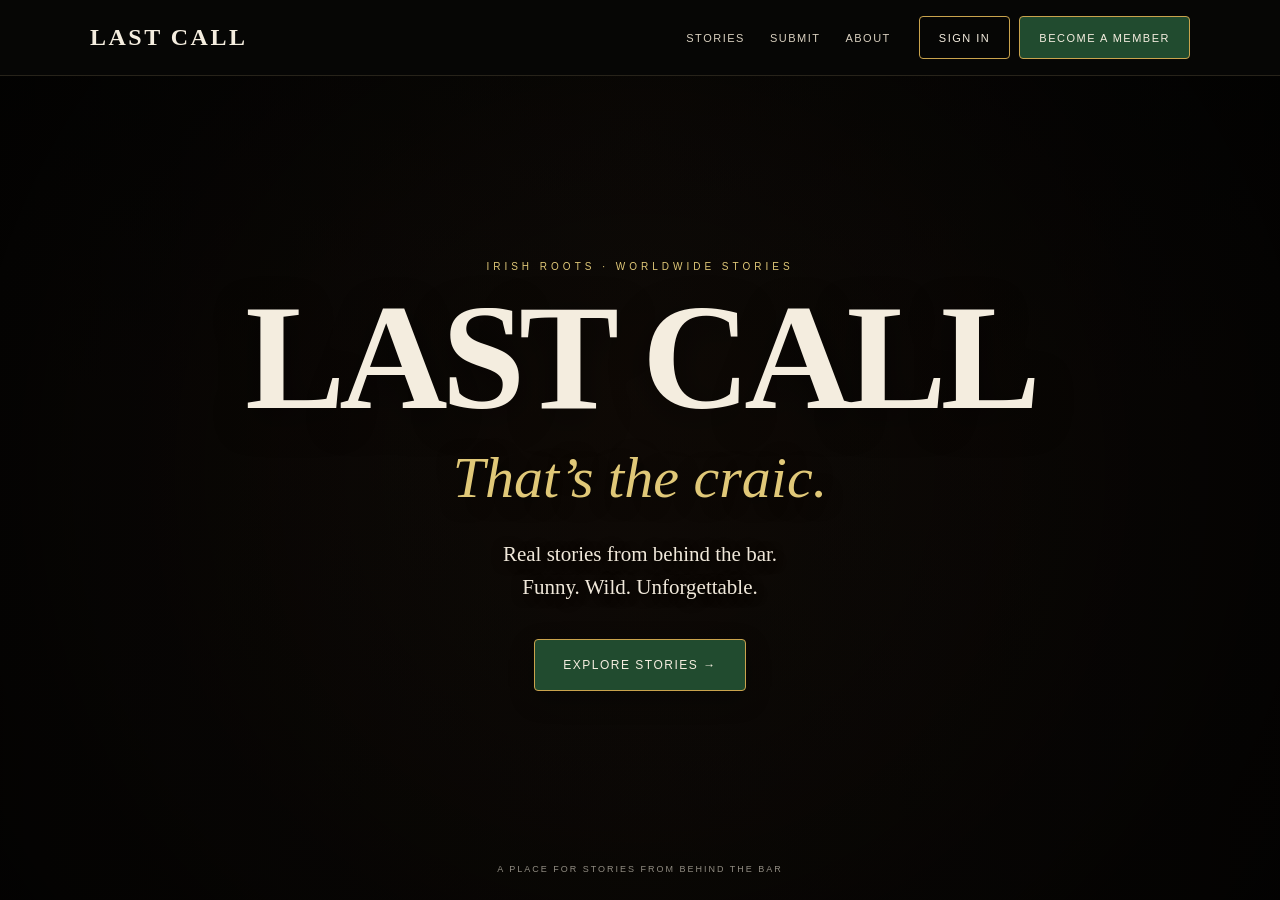
==== index.html @ 46f62093 "Correct LAST CALL landing design to agreed pub atmosphere" ====
<!doctype html>
<html lang="en">
<head>
<meta charset="utf-8">
<meta name="viewport" content="width=device-width,initial-scale=1,viewport-fit=cover">
<title>LAST CALL — Stories From Behind the Bar</title>
<meta name="description" content="LAST CALL — real stories from behind the bar. Funny, wild and unforgettable stories from bartenders and hospitality workers around the world.">
<style>
:root{--black:#070706;--ink:#0c0b09;--cream:#f4eddf;--gold:#c9a34d;--gold2:#e0c878;--green:#214b2f;--green2:#2d6340;--muted:#b7ad9d;--line:rgba(224,200,150,.18)}
*{box-sizing:border-box}html{scroll-behavior:smooth}body{margin:0;background:var(--black);color:var(--cream);font-family:Georgia,'Times New Roman',serif}a{color:inherit;text-decoration:none}button{font:inherit}.wrap{width:min(1160px,100%);margin:auto;padding:0 30px}.page{min-height:100vh}.hidden{display:none!important}
nav{height:76px;background:rgba(7,7,6,.94);border-bottom:1px solid rgba(224,200,150,.15);display:flex;align-items:center;position:sticky;top:0;z-index:50;backdrop-filter:blur(10px)}.nav{display:flex;align-items:center;gap:28px}.brand{font-size:24px;font-weight:700;letter-spacing:2.5px;white-space:nowrap}.navlinks{display:flex;gap:25px;margin-left:auto;font:11px Arial,sans-serif;text-transform:uppercase;letter-spacing:1.5px;color:#d9d0c0}.navlinks a:hover{color:var(--gold2)}.navactions{display:flex;gap:9px;align-items:center}.btn{display:inline-flex;align-items:center;justify-content:center;min-height:43px;padding:12px 19px;border:1px solid var(--gold);border-radius:4px;background:transparent;color:var(--cream);font:11px Arial,sans-serif;text-transform:uppercase;letter-spacing:1.5px;cursor:pointer;transition:.2s}.btn:hover{background:rgba(201,163,77,.12)}.btn.primary{background:var(--green)}.btn.primary:hover{background:var(--green2)}
/* LANDING */
.landing{position:relative;min-height:calc(100vh - 76px);display:flex;align-items:center;justify-content:center;overflow:hidden;text-align:center;background:#130d08}.landing-bg{position:absolute;inset:0;background-image:linear-gradient(180deg,rgba(4,4,3,.62),rgba(9,6,4,.48) 38%,rgba(8,6,4,.78)),linear-gradient(90deg,rgba(0,0,0,.58),rgba(35,17,7,.08) 50%,rgba(0,0,0,.62)),url('https://images.unsplash.com/photo-1642191572834-256807f846b7?auto=format&fit=crop&fm=jpg&q=82&w=2200');background-size:cover;background-position:center}.landing-bg:after{content:"";position:absolute;inset:0;background:radial-gradient(circle at 50% 48%,transparent 0,rgba(0,0,0,.08) 42%,rgba(0,0,0,.62) 100%)}.landing-inner{position:relative;z-index:2;width:min(880px,100%);padding:76px 22px 100px}.eyebrow{font:10px Arial,sans-serif;letter-spacing:4px;text-transform:uppercase;color:var(--gold2);margin-bottom:27px}.landing-logo{font-size:clamp(74px,13vw,150px);line-height:.78;letter-spacing:-6px;margin:0;font-weight:700;text-shadow:0 8px 35px rgba(0,0,0,.55)}.script{font-size:clamp(34px,5.4vw,58px);font-style:italic;color:var(--gold2);margin:28px 0 27px;text-shadow:0 3px 20px rgba(0,0,0,.55)}.landing-copy{font-size:clamp(17px,2vw,21px);line-height:1.55;color:#f0e8da;margin:0 auto 36px;max-width:680px;text-shadow:0 2px 12px rgba(0,0,0,.8)}.landing .btn{min-height:52px;padding:15px 28px;font-size:12px;box-shadow:0 8px 25px rgba(0,0,0,.3)}.pint-note{position:absolute;bottom:26px;left:50%;transform:translateX(-50%);z-index:2;font:9px Arial,sans-serif;letter-spacing:2px;text-transform:uppercase;color:rgba(244,237,223,.58)}
/* STORIES PAGE */
.full{background:var(--black)}.hero2{position:relative;min-height:560px;display:grid;place-items:center;text-align:center;overflow:hidden;background:linear-gradient(180deg,rgba(8,6,4,.5),#080706),url('https://images.unsplash.com/photo-1642191572834-256807f846b7?auto=format&fit=crop&fm=jpg&q=70&w=2200');background-size:cover;background-position:center 56%}.hero2:after{content:"";position:absolute;inset:0;background:radial-gradient(circle at 50% 45%,rgba(89,49,21,.2),transparent 45%),linear-gradient(180deg,rgba(0,0,0,.25),rgba(0,0,0,.8))}.hero2>div{position:relative;z-index:2;padding:70px 20px}.hero2 .eyebrow{margin-bottom:25px}.hero2 h1{font-size:clamp(70px,12vw,145px);line-height:.78;letter-spacing:-6px;margin:0}.hero2 .script{margin:25px 0}.hero2 p{font-size:18px;line-height:1.6;color:#e0d7c9;margin:0 auto 31px;max-width:720px}
.section{padding:56px 0}.section-head{display:flex;align-items:end;justify-content:space-between;gap:20px;margin-bottom:18px}.section-title{font-size:30px;margin:0}.section-sub{font:11px Arial,sans-serif;color:#968d7e;text-transform:uppercase;letter-spacing:1.4px}.line{height:1px;background:linear-gradient(90deg,var(--gold),rgba(201,163,77,0));margin-bottom:22px}.night{display:grid;grid-template-columns:1.08fr .92fr;border:1px solid var(--line);background:#0d0b09;min-height:330px}.night-photo{position:relative;min-height:330px;background:linear-gradient(180deg,rgba(0,0,0,.05),rgba(0,0,0,.38)),url('https://images.unsplash.com/photo-1642191572834-256807f846b7?auto=format&fit=crop&fm=jpg&q=75&w=1300');background-size:cover;background-position:center}.night-photo:after{content:"🍺";position:absolute;right:10%;bottom:8%;font-size:64px;filter:drop-shadow(0 12px 18px #000)}.copy{padding:38px}.badge{font:10px Arial,sans-serif;letter-spacing:2px;text-transform:uppercase;color:var(--gold2)}.copy h2{font-size:32px;line-height:1.12;margin:18px 0}.copy p{color:var(--muted);line-height:1.65;font-size:15px}.meta{font:11px Arial,sans-serif;color:#968d7e;margin-top:24px}.sample{display:inline-block;margin-top:15px;padding:5px 8px;border:1px solid rgba(201,163,77,.4);font:9px Arial,sans-serif;letter-spacing:1.5px;text-transform:uppercase;color:var(--gold2)}
.three{display:grid;grid-template-columns:repeat(3,1fr);gap:14px;margin-top:14px}.card{border:1px solid var(--line);background:#0b0a08;padding:20px 21px}.card h3{font-size:19px;margin:0 0 8px}.item{border-top:1px solid rgba(224,200,150,.12);padding:13px 0}.item:first-of-type{border-top:0}.item strong{display:block;font-size:14px;line-height:1.35}.item span{display:block;margin-top:5px;font:10px Arial,sans-serif;color:#8e8576}
.cats{display:grid;grid-template-columns:repeat(4,1fr);gap:12px}.cat{border:1px solid var(--line);background:#0b0a08;padding:28px 18px;text-align:center;transition:.2s}.cat:hover{transform:translateY(-2px);border-color:var(--gold)}.cat .mark{font-size:17px;color:var(--gold2);margin-bottom:14px}.cat h3{font-size:19px;margin:0 0 8px}.cat p{font:11px Arial,sans-serif;color:var(--muted);line-height:1.5;margin:0}
.world{display:grid;grid-template-columns:repeat(5,1fr);gap:10px}.place{height:116px;border:1px solid var(--line);display:flex;align-items:flex-end;padding:13px;font:10px Arial,sans-serif;letter-spacing:1.7px;background:linear-gradient(155deg,#382718,#12100c)}.place:hover{border-color:var(--gold)}.cta{border-top:1px solid var(--line);border-bottom:1px solid var(--line);padding:48px 0;display:grid;grid-template-columns:1.15fr .85fr;gap:50px}.cta h2{font-size:34px;font-style:italic;color:var(--gold2);margin:0 0 10px}.muted{font:13px Arial,sans-serif;color:var(--muted);line-height:1.65}.free{border-left:1px solid var(--line);padding-left:35px}.free strong{color:var(--cream)}.footer{padding:30px 30px 50px;font:10px Arial,sans-serif;color:#777064;display:flex;justify-content:space-between;gap:20px;text-transform:uppercase;letter-spacing:1px}
@media(max-width:800px){.wrap{padding:0 20px}.nav{padding:0 20px}.navlinks{display:none}.navactions{margin-left:auto}.navactions .btn:first-child{display:none}.navactions .btn.primary{min-height:39px;padding:10px 13px;font-size:10px}.brand{font-size:21px}.landing{min-height:calc(100vh - 70px)}.landing-inner{padding:65px 18px 90px}.landing-logo{font-size:74px;letter-spacing:-4px}.landing .script{font-size:37px}.landing-copy{font-size:17px}.landing-bg{background-position:58% center}.hero2{min-height:500px}.hero2 h1{font-size:72px}.hero2 .script{font-size:37px}.hero2 p{font-size:16px}.night{grid-template-columns:1fr}.night-photo{min-height:250px}.three{grid-template-columns:1fr}.cats{grid-template-columns:1fr 1fr}.world{grid-template-columns:repeat(2,1fr)}.cta{grid-template-columns:1fr;gap:20px}.free{border-left:0;border-top:1px solid var(--line);padding:25px 0 0}.footer{padding-left:20px;padding-right:20px;flex-direction:column}}
@media(max-width:520px){.landing-bg{background-position:60% center}.landing-logo{font-size:69px}.landing-inner{padding-top:70px}.eyebrow{font-size:9px;letter-spacing:3px}.landing .script{margin-top:24px}.pint-note{bottom:14px}.section{padding:42px 0}.section-title{font-size:27px}.section-head{display:block}.section-sub{display:block;margin-top:7px}.copy{padding:27px 23px}.copy h2{font-size:28px}.cats{grid-template-columns:1fr}.world{grid-template-columns:1fr 1fr}.place{height:95px}}
</style>
</head>
<body>
<div id="landingPage" class="page">
<nav><div class="nav wrap"><a class="brand" href="#" onclick="showLanding();return false">LAST CALL</a><div class="navlinks"><a href="#" onclick="showStories();return false">Stories</a><a href="#" onclick="showStories();return false">Submit</a><a href="#" onclick="showStories();return false">About</a></div><div class="navactions"><a class="btn" href="#" onclick="showStories();return false">Sign in</a><a class="btn primary" href="#" onclick="showStories();return false">Become a member</a></div></div></nav>
<section class="landing"><div class="landing-bg"></div><div class="landing-inner"><div class="eyebrow">Irish roots · Worldwide stories</div><h1 class="landing-logo">LAST CALL</h1><div class="script">That’s the craic.</div><p class="landing-copy">Real stories from behind the bar.<br>Funny. Wild. Unforgettable.</p><button class="btn primary" onclick="showStories()">Explore Stories →</button></div><div class="pint-note">A place for stories from behind the bar</div></section>
</div>

<div id="storiesPage" class="page full hidden">
<nav><div class="nav wrap"><a class="brand" href="#" onclick="showLanding();return false">LAST CALL</a><div class="navlinks"><a href="#stories">Stories</a><a href="#categories">Categories</a><a href="#about">About</a></div><div class="navactions"><a class="btn" href="#join" onclick="alert('Free member accounts are being wired into LAST CALL next.')">Sign in</a><a class="btn primary" href="#join">Become a member</a></div></div></nav>
<header class="hero2"><div><div class="eyebrow">Irish roots · Worldwide stories</div><h1>LAST CALL</h1><div class="script">Stories From Behind the Bar</div><p>Real stories. Good people. Great craic.<br>From bartenders and hospitality workers across the globe.</p><a class="btn primary" href="#stories">Explore Stories →</a></div></header>
<main class="wrap" id="stories">
<section class="section"><div class="line"></div><div class="section-head"><h2 class="section-title">Story of the Night</h2><span class="section-sub">Featured · changes nightly</span></div><div class="night"><div class="night-photo"></div><div class="copy"><div class="badge">☆ Story of the Night · LAST CALL</div><h2>The Customer Who Refused to Take the Hint</h2><p>A featured sample story while LAST CALL gets started. Some people just don’t get it… and this one went on for hours.</p><span class="sample">Featured sample</span><div class="meta">Dublin, Ireland · 🍺 142 reactions</div></div></div>
<div class="three"><div class="card"><h3>☆ Top Stories</h3><div class="item"><strong>The Karaoke Night From Hell</strong><span>London · 🍺 98</span></div><div class="item"><strong>Last Call, Best Call</strong><span>Toronto · 🍺 76</span></div><div class="item"><strong>When the Shift Doesn’t End</strong><span>Melbourne · 🍺 52</span></div></div><div class="card"><h3>↗ Trending This Week</h3><div class="item"><strong>After-Hours Adventures</strong><span>12 reactions</span></div><div class="item"><strong>Funny Bar Stories</strong><span>98 reactions</span></div><div class="item"><strong>Bar Wisdom That Actually Works</strong><span>76 reactions</span></div></div><div class="card"><h3>◷ Latest Stories</h3><div class="item"><strong>A Night in Bangkok</strong><span>Bangkok · 12 hours ago</span></div><div class="item"><strong>The Kindness of Strangers</strong><span>Toronto · 15 hours ago</span></div><div class="item"><strong>Pints, People and Patience</strong><span>Dublin · 18 hours ago</span></div></div></div></section>
<section class="section" id="categories"><div class="section-head"><h2 class="section-title">Explore by Category</h2><span class="section-sub">Four ways in</span></div><div class="cats"><a class="cat" href="#" onclick="alert('Closing Time stories are coming into the live story feed.');return false"><div class="mark">◒</div><h3>Closing Time</h3><p>The last stories, from the best stories.</p></a><a class="cat" href="#" onclick="alert('After Hours stories are coming into the live story feed.');return false"><div class="mark">◐</div><h3>After Hours</h3><p>When the real night begins.</p></a><a class="cat" href="#" onclick="alert('Bar Wisdom stories are coming into the live story feed.');return false"><div class="mark">✦</div><h3>Bar Wisdom</h3><p>Lessons from the bar.</p></a><a class="cat" href="#" onclick="alert('Staff Hours stories are coming into the live story feed.');return false"><div class="mark">◷</div><h3>Staff Hours</h3><p>The highs, the lows, the in-betweens.</p></a></div></section>
<section class="section"><div class="section-head"><h2 class="section-title">Stories From Around the World</h2><span class="section-sub">Irish roots · worldwide stories</span></div><div class="world"><a class="place" href="#">IRELAND</a><a class="place" href="#">USA</a><a class="place" href="#">UK</a><a class="place" href="#">AUSTRALIA</a><a class="place" href="#">ALL COUNTRIES</a></div></section>
<section class="cta" id="join"><div><h2>Tell Us Your Story</h2><p class="muted">Anonymous or not, we want to hear it — funny, wild, tender, unbelievable. Whatever’s behind the bar, it matters.</p><a class="btn primary" href="#" onclick="alert('The story submission form is the next live feature to connect.');return false">Tell us yours →</a></div><div class="free"><p class="muted">To keep the stories going, feel free to become a member.<br><strong>It’s completely FREE to join. No subscription. No fees. Just good stories.</strong></p><a class="btn primary" href="#" onclick="alert('Free membership is the next live feature to connect.');return false">Become a free member →</a></div></section>
</main><footer class="footer wrap" id="about"><span>LAST CALL · That’s the craic.</span><span>Irish roots · Worldwide stories</span></footer>
</div>
<script>
function showStories(){document.getElementById('landingPage').classList.add('hidden');document.getElementById('storiesPage').classList.remove('hidden');window.scrollTo(0,0)}
function showLanding(){document.getElementById('storiesPage').classList.add('hidden');document.getElementById('landingPage').classList.remove('hidden');window.scrollTo(0,0)}
</script>
</body>
</html>
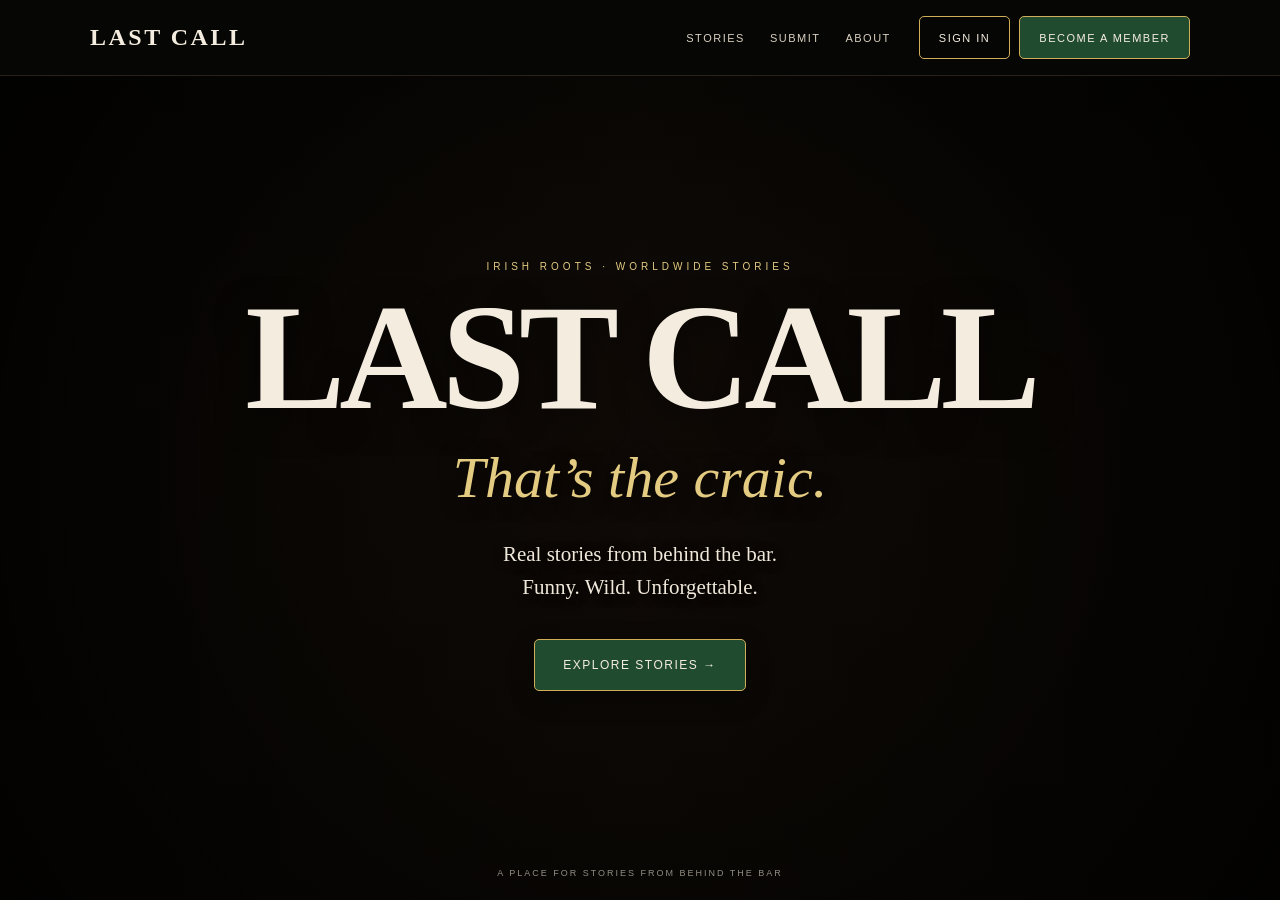
==== commit dfe27414: "Fix mobile navigation and category anchor positioning" ====
--- a/index.html
+++ b/index.html
@@ -6,19 +6,17 @@
 <title>LAST CALL — Stories From Behind the Bar</title>
 <meta name="description" content="LAST CALL — real stories from behind the bar. Funny, wild and unforgettable stories from bartenders and hospitality workers around the world.">
 <style>
-:root{--black:#070706;--ink:#0c0b09;--cream:#f4eddf;--gold:#c9a34d;--gold2:#e0c878;--green:#214b2f;--green2:#2d6340;--muted:#b7ad9d;--line:rgba(224,200,150,.18)}
-*{box-sizing:border-box}html{scroll-behavior:smooth}body{margin:0;background:var(--black);color:var(--cream);font-family:Georgia,'Times New Roman',serif}a{color:inherit;text-decoration:none}button{font:inherit}.wrap{width:min(1160px,100%);margin:auto;padding:0 30px}.page{min-height:100vh}.hidden{display:none!important}
-nav{height:76px;background:rgba(7,7,6,.94);border-bottom:1px solid rgba(224,200,150,.15);display:flex;align-items:center;position:sticky;top:0;z-index:50;backdrop-filter:blur(10px)}.nav{display:flex;align-items:center;gap:28px}.brand{font-size:24px;font-weight:700;letter-spacing:2.5px;white-space:nowrap}.navlinks{display:flex;gap:25px;margin-left:auto;font:11px Arial,sans-serif;text-transform:uppercase;letter-spacing:1.5px;color:#d9d0c0}.navlinks a:hover{color:var(--gold2)}.navactions{display:flex;gap:9px;align-items:center}.btn{display:inline-flex;align-items:center;justify-content:center;min-height:43px;padding:12px 19px;border:1px solid var(--gold);border-radius:4px;background:transparent;color:var(--cream);font:11px Arial,sans-serif;text-transform:uppercase;letter-spacing:1.5px;cursor:pointer;transition:.2s}.btn:hover{background:rgba(201,163,77,.12)}.btn.primary{background:var(--green)}.btn.primary:hover{background:var(--green2)}
-/* LANDING */
-.landing{position:relative;min-height:calc(100vh - 76px);display:flex;align-items:center;justify-content:center;overflow:hidden;text-align:center;background:#130d08}.landing-bg{position:absolute;inset:0;background-image:linear-gradient(180deg,rgba(4,4,3,.62),rgba(9,6,4,.48) 38%,rgba(8,6,4,.78)),linear-gradient(90deg,rgba(0,0,0,.58),rgba(35,17,7,.08) 50%,rgba(0,0,0,.62)),url('https://images.unsplash.com/photo-1642191572834-256807f846b7?auto=format&fit=crop&fm=jpg&q=82&w=2200');background-size:cover;background-position:center}.landing-bg:after{content:"";position:absolute;inset:0;background:radial-gradient(circle at 50% 48%,transparent 0,rgba(0,0,0,.08) 42%,rgba(0,0,0,.62) 100%)}.landing-inner{position:relative;z-index:2;width:min(880px,100%);padding:76px 22px 100px}.eyebrow{font:10px Arial,sans-serif;letter-spacing:4px;text-transform:uppercase;color:var(--gold2);margin-bottom:27px}.landing-logo{font-size:clamp(74px,13vw,150px);line-height:.78;letter-spacing:-6px;margin:0;font-weight:700;text-shadow:0 8px 35px rgba(0,0,0,.55)}.script{font-size:clamp(34px,5.4vw,58px);font-style:italic;color:var(--gold2);margin:28px 0 27px;text-shadow:0 3px 20px rgba(0,0,0,.55)}.landing-copy{font-size:clamp(17px,2vw,21px);line-height:1.55;color:#f0e8da;margin:0 auto 36px;max-width:680px;text-shadow:0 2px 12px rgba(0,0,0,.8)}.landing .btn{min-height:52px;padding:15px 28px;font-size:12px;box-shadow:0 8px 25px rgba(0,0,0,.3)}.pint-note{position:absolute;bottom:26px;left:50%;transform:translateX(-50%);z-index:2;font:9px Arial,sans-serif;letter-spacing:2px;text-transform:uppercase;color:rgba(244,237,223,.58)}
-/* STORIES PAGE */
-.full{background:var(--black)}.hero2{position:relative;min-height:560px;display:grid;place-items:center;text-align:center;overflow:hidden;background:linear-gradient(180deg,rgba(8,6,4,.5),#080706),url('https://images.unsplash.com/photo-1642191572834-256807f846b7?auto=format&fit=crop&fm=jpg&q=70&w=2200');background-size:cover;background-position:center 56%}.hero2:after{content:"";position:absolute;inset:0;background:radial-gradient(circle at 50% 45%,rgba(89,49,21,.2),transparent 45%),linear-gradient(180deg,rgba(0,0,0,.25),rgba(0,0,0,.8))}.hero2>div{position:relative;z-index:2;padding:70px 20px}.hero2 .eyebrow{margin-bottom:25px}.hero2 h1{font-size:clamp(70px,12vw,145px);line-height:.78;letter-spacing:-6px;margin:0}.hero2 .script{margin:25px 0}.hero2 p{font-size:18px;line-height:1.6;color:#e0d7c9;margin:0 auto 31px;max-width:720px}
-.section{padding:56px 0}.section-head{display:flex;align-items:end;justify-content:space-between;gap:20px;margin-bottom:18px}.section-title{font-size:30px;margin:0}.section-sub{font:11px Arial,sans-serif;color:#968d7e;text-transform:uppercase;letter-spacing:1.4px}.line{height:1px;background:linear-gradient(90deg,var(--gold),rgba(201,163,77,0));margin-bottom:22px}.night{display:grid;grid-template-columns:1.08fr .92fr;border:1px solid var(--line);background:#0d0b09;min-height:330px}.night-photo{position:relative;min-height:330px;background:linear-gradient(180deg,rgba(0,0,0,.05),rgba(0,0,0,.38)),url('https://images.unsplash.com/photo-1642191572834-256807f846b7?auto=format&fit=crop&fm=jpg&q=75&w=1300');background-size:cover;background-position:center}.night-photo:after{content:"🍺";position:absolute;right:10%;bottom:8%;font-size:64px;filter:drop-shadow(0 12px 18px #000)}.copy{padding:38px}.badge{font:10px Arial,sans-serif;letter-spacing:2px;text-transform:uppercase;color:var(--gold2)}.copy h2{font-size:32px;line-height:1.12;margin:18px 0}.copy p{color:var(--muted);line-height:1.65;font-size:15px}.meta{font:11px Arial,sans-serif;color:#968d7e;margin-top:24px}.sample{display:inline-block;margin-top:15px;padding:5px 8px;border:1px solid rgba(201,163,77,.4);font:9px Arial,sans-serif;letter-spacing:1.5px;text-transform:uppercase;color:var(--gold2)}
-.three{display:grid;grid-template-columns:repeat(3,1fr);gap:14px;margin-top:14px}.card{border:1px solid var(--line);background:#0b0a08;padding:20px 21px}.card h3{font-size:19px;margin:0 0 8px}.item{border-top:1px solid rgba(224,200,150,.12);padding:13px 0}.item:first-of-type{border-top:0}.item strong{display:block;font-size:14px;line-height:1.35}.item span{display:block;margin-top:5px;font:10px Arial,sans-serif;color:#8e8576}
-.cats{display:grid;grid-template-columns:repeat(4,1fr);gap:12px}.cat{border:1px solid var(--line);background:#0b0a08;padding:28px 18px;text-align:center;transition:.2s}.cat:hover{transform:translateY(-2px);border-color:var(--gold)}.cat .mark{font-size:17px;color:var(--gold2);margin-bottom:14px}.cat h3{font-size:19px;margin:0 0 8px}.cat p{font:11px Arial,sans-serif;color:var(--muted);line-height:1.5;margin:0}
-.world{display:grid;grid-template-columns:repeat(5,1fr);gap:10px}.place{height:116px;border:1px solid var(--line);display:flex;align-items:flex-end;padding:13px;font:10px Arial,sans-serif;letter-spacing:1.7px;background:linear-gradient(155deg,#382718,#12100c)}.place:hover{border-color:var(--gold)}.cta{border-top:1px solid var(--line);border-bottom:1px solid var(--line);padding:48px 0;display:grid;grid-template-columns:1.15fr .85fr;gap:50px}.cta h2{font-size:34px;font-style:italic;color:var(--gold2);margin:0 0 10px}.muted{font:13px Arial,sans-serif;color:var(--muted);line-height:1.65}.free{border-left:1px solid var(--line);padding-left:35px}.free strong{color:var(--cream)}.footer{padding:30px 30px 50px;font:10px Arial,sans-serif;color:#777064;display:flex;justify-content:space-between;gap:20px;text-transform:uppercase;letter-spacing:1px}
+:root{--black:#070706;--cream:#f4eddf;--gold:#d0ad58;--gold2:#e4cb82;--green:#214b2f;--green2:#2d6340;--muted:#b9b0a1;--line:rgba(224,200,150,.18)}
+*{box-sizing:border-box}html{scroll-behavior:smooth}body{margin:0;background:var(--black);color:var(--cream);font-family:Georgia,'Times New Roman',serif}a{color:inherit;text-decoration:none}button{font:inherit}.wrap{width:min(1160px,100%);margin:auto;padding:0 30px}.hidden{display:none!important}.page{min-height:100vh}
+nav{height:76px;background:rgba(7,7,6,.96);border-bottom:1px solid rgba(224,200,150,.15);display:flex;align-items:center;position:sticky;top:0;z-index:50;backdrop-filter:blur(12px)}.nav{display:flex;align-items:center;gap:28px}.brand{font-size:24px;font-weight:700;letter-spacing:2.5px;white-space:nowrap}.navlinks{display:flex;gap:25px;margin-left:auto;font:11px Arial,sans-serif;text-transform:uppercase;letter-spacing:1.5px;color:#d9d0c0}.navlinks a:hover{color:var(--gold2)}.navactions{display:flex;gap:9px;align-items:center}.btn{display:inline-flex;align-items:center;justify-content:center;min-height:43px;padding:12px 19px;border:1px solid var(--gold);border-radius:5px;background:transparent;color:var(--cream);font:11px Arial,sans-serif;text-transform:uppercase;letter-spacing:1.5px;cursor:pointer}.btn.primary{background:var(--green)}.btn.primary:hover{background:var(--green2)}
+/* FIRST SCREEN */
+.landing{position:relative;min-height:calc(100vh - 76px);display:flex;align-items:center;justify-content:center;overflow:hidden;text-align:center;background:#130d08}.landing-bg{position:absolute;inset:0;background-image:linear-gradient(180deg,rgba(4,4,3,.62),rgba(9,6,4,.46) 38%,rgba(8,6,4,.8)),linear-gradient(90deg,rgba(0,0,0,.62),rgba(35,17,7,.08) 50%,rgba(0,0,0,.64)),url('https://images.unsplash.com/photo-1642191572834-256807f846b7?auto=format&fit=crop&fm=jpg&q=82&w=2200');background-size:cover;background-position:center}.landing-bg:after{content:"";position:absolute;inset:0;background:radial-gradient(circle at 50% 48%,transparent 0,rgba(0,0,0,.08) 40%,rgba(0,0,0,.66) 100%)}.landing-inner{position:relative;z-index:2;width:min(880px,100%);padding:76px 22px 100px}.eyebrow{font:10px Arial,sans-serif;letter-spacing:4px;text-transform:uppercase;color:var(--gold2);margin-bottom:27px}.landing-logo{font-size:clamp(74px,13vw,150px);line-height:.78;letter-spacing:-6px;margin:0;font-weight:700;text-shadow:0 8px 35px rgba(0,0,0,.55)}.script{font-size:clamp(34px,5.4vw,58px);font-style:italic;color:var(--gold2);margin:28px 0 27px;text-shadow:0 3px 20px rgba(0,0,0,.55)}.landing-copy{font-size:clamp(17px,2vw,21px);line-height:1.55;color:#f0e8da;margin:0 auto 36px;max-width:680px;text-shadow:0 2px 12px rgba(0,0,0,.8)}.landing .btn{min-height:52px;padding:15px 28px;font-size:12px;box-shadow:0 8px 25px rgba(0,0,0,.3)}.pint-note{position:absolute;bottom:22px;left:50%;transform:translateX(-50%);z-index:2;font:9px Arial,sans-serif;letter-spacing:2px;text-transform:uppercase;color:rgba(244,237,223,.58);white-space:nowrap}
+/* STORIES */
+.hero2{position:relative;min-height:560px;display:grid;place-items:center;text-align:center;overflow:hidden;background:linear-gradient(180deg,rgba(8,6,4,.52),#080706),url('https://images.unsplash.com/photo-1642191572834-256807f846b7?auto=format&fit=crop&fm=jpg&q=70&w=2200');background-size:cover;background-position:center 56%}.hero2:after{content:"";position:absolute;inset:0;background:radial-gradient(circle at 50% 45%,rgba(89,49,21,.2),transparent 45%),linear-gradient(180deg,rgba(0,0,0,.25),rgba(0,0,0,.82))}.hero2>div{position:relative;z-index:2;padding:70px 20px}.hero2 h1{font-size:clamp(70px,12vw,145px);line-height:.78;letter-spacing:-6px;margin:0}.hero2 .script{margin:25px 0}.hero2 p{font-size:18px;line-height:1.6;color:#e0d7c9;margin:0 auto 31px;max-width:720px}
+.section{padding:56px 0;scroll-margin-top:96px}.section-head{display:flex;align-items:end;justify-content:space-between;gap:20px;margin-bottom:18px}.section-title{font-size:30px;margin:0}.section-sub{font:11px Arial,sans-serif;color:#968d7e;text-transform:uppercase;letter-spacing:1.4px}.line{height:1px;background:linear-gradient(90deg,var(--gold),rgba(201,163,77,0));margin-bottom:22px}.night{display:grid;grid-template-columns:1.08fr .92fr;border:1px solid var(--line);background:#0d0b09;min-height:330px}.night-photo{position:relative;min-height:330px;background:linear-gradient(180deg,rgba(0,0,0,.05),rgba(0,0,0,.42)),url('https://images.unsplash.com/photo-1642191572834-256807f846b7?auto=format&fit=crop&fm=jpg&q=75&w=1300');background-size:cover;background-position:center}.copy{padding:38px}.badge{font:10px Arial,sans-serif;letter-spacing:2px;text-transform:uppercase;color:var(--gold2)}.copy h2{font-size:32px;line-height:1.12;margin:18px 0}.copy p{color:var(--muted);line-height:1.65;font-size:15px}.meta{font:11px Arial,sans-serif;color:#968d7e;margin-top:24px}.sample{display:inline-block;margin-top:15px;padding:5px 8px;border:1px solid rgba(201,163,77,.4);font:9px Arial,sans-serif;letter-spacing:1.5px;text-transform:uppercase;color:var(--gold2)}.three{display:grid;grid-template-columns:repeat(3,1fr);gap:14px;margin-top:14px}.card{border:1px solid var(--line);background:#0b0a08;padding:20px 21px}.card h3{font-size:19px;margin:0 0 8px}.item{border-top:1px solid rgba(224,200,150,.12);padding:13px 0}.item:first-of-type{border-top:0}.item strong{display:block;font-size:14px;line-height:1.35}.item span{display:block;margin-top:5px;font:10px Arial,sans-serif;color:#8e8576}
+.cats{display:grid;grid-template-columns:repeat(4,1fr);gap:12px}.cat{border:1px solid var(--line);background:#0b0a08;padding:30px 18px;text-align:center;transition:.2s;min-height:175px;display:flex;flex-direction:column;align-items:center;justify-content:center}.cat:hover{transform:translateY(-2px);border-color:var(--gold)}.cat .mark{font-size:17px;color:var(--gold2);margin-bottom:14px}.cat h3{font-size:20px;margin:0 0 9px}.cat p{font:11px Arial,sans-serif;color:var(--muted);line-height:1.5;margin:0}.world{display:grid;grid-template-columns:repeat(5,1fr);gap:10px}.place{height:116px;border:1px solid var(--line);display:flex;align-items:flex-end;padding:13px;font:10px Arial,sans-serif;letter-spacing:1.7px;background:linear-gradient(155deg,#382718,#12100c)}.cta{border-top:1px solid var(--line);border-bottom:1px solid var(--line);padding:48px 0;display:grid;grid-template-columns:1.15fr .85fr;gap:50px}.cta h2{font-size:34px;font-style:italic;color:var(--gold2);margin:0 0 10px}.muted{font:13px Arial,sans-serif;color:var(--muted);line-height:1.65}.free{border-left:1px solid var(--line);padding-left:35px}.free strong{color:var(--cream)}.footer{padding:30px 30px 50px;font:10px Arial,sans-serif;color:#777064;display:flex;justify-content:space-between;gap:20px;text-transform:uppercase;letter-spacing:1px}
 @media(max-width:800px){.wrap{padding:0 20px}.nav{padding:0 20px}.navlinks{display:none}.navactions{margin-left:auto}.navactions .btn:first-child{display:none}.navactions .btn.primary{min-height:39px;padding:10px 13px;font-size:10px}.brand{font-size:21px}.landing{min-height:calc(100vh - 70px)}.landing-inner{padding:65px 18px 90px}.landing-logo{font-size:74px;letter-spacing:-4px}.landing .script{font-size:37px}.landing-copy{font-size:17px}.landing-bg{background-position:58% center}.hero2{min-height:500px}.hero2 h1{font-size:72px}.hero2 .script{font-size:37px}.hero2 p{font-size:16px}.night{grid-template-columns:1fr}.night-photo{min-height:250px}.three{grid-template-columns:1fr}.cats{grid-template-columns:1fr 1fr}.world{grid-template-columns:repeat(2,1fr)}.cta{grid-template-columns:1fr;gap:20px}.free{border-left:0;border-top:1px solid var(--line);padding:25px 0 0}.footer{padding-left:20px;padding-right:20px;flex-direction:column}}
-@media(max-width:520px){.landing-bg{background-position:60% center}.landing-logo{font-size:69px}.landing-inner{padding-top:70px}.eyebrow{font-size:9px;letter-spacing:3px}.landing .script{margin-top:24px}.pint-note{bottom:14px}.section{padding:42px 0}.section-title{font-size:27px}.section-head{display:block}.section-sub{display:block;margin-top:7px}.copy{padding:27px 23px}.copy h2{font-size:28px}.cats{grid-template-columns:1fr}.world{grid-template-columns:1fr 1fr}.place{height:95px}}
+@media(max-width:520px){.brand{font-size:20px}.navactions .btn.primary{font-size:9px;padding:9px 11px}.landing-bg{background-position:60% center}.landing-logo{font-size:69px}.landing-inner{padding-top:70px}.eyebrow{font-size:9px;letter-spacing:3px}.landing .script{margin-top:24px}.pint-note{bottom:14px}.section{padding:42px 0;scroll-margin-top:82px}.section-title{font-size:27px}.section-head{display:block}.section-sub{display:block;margin-top:7px}.copy{padding:27px 23px}.copy h2{font-size:28px}.cats{grid-template-columns:1fr}.world{grid-template-columns:1fr 1fr}.place{height:95px}}
 </style>
 </head>
 <body>
@@ -26,21 +24,20 @@
 <nav><div class="nav wrap"><a class="brand" href="#" onclick="showLanding();return false">LAST CALL</a><div class="navlinks"><a href="#" onclick="showStories();return false">Stories</a><a href="#" onclick="showStories();return false">Submit</a><a href="#" onclick="showStories();return false">About</a></div><div class="navactions"><a class="btn" href="#" onclick="showStories();return false">Sign in</a><a class="btn primary" href="#" onclick="showStories();return false">Become a member</a></div></div></nav>
 <section class="landing"><div class="landing-bg"></div><div class="landing-inner"><div class="eyebrow">Irish roots · Worldwide stories</div><h1 class="landing-logo">LAST CALL</h1><div class="script">That’s the craic.</div><p class="landing-copy">Real stories from behind the bar.<br>Funny. Wild. Unforgettable.</p><button class="btn primary" onclick="showStories()">Explore Stories →</button></div><div class="pint-note">A place for stories from behind the bar</div></section>
 </div>
-
-<div id="storiesPage" class="page full hidden">
-<nav><div class="nav wrap"><a class="brand" href="#" onclick="showLanding();return false">LAST CALL</a><div class="navlinks"><a href="#stories">Stories</a><a href="#categories">Categories</a><a href="#about">About</a></div><div class="navactions"><a class="btn" href="#join" onclick="alert('Free member accounts are being wired into LAST CALL next.')">Sign in</a><a class="btn primary" href="#join">Become a member</a></div></div></nav>
+<div id="storiesPage" class="page hidden">
+<nav><div class="nav wrap"><a class="brand" href="#" onclick="showLanding();return false">LAST CALL</a><div class="navlinks"><a href="#stories">Stories</a><a href="#categories">Categories</a><a href="#about">About</a></div><div class="navactions"><a class="btn" href="#join">Sign in</a><a class="btn primary" href="#join">Become a member</a></div></div></nav>
 <header class="hero2"><div><div class="eyebrow">Irish roots · Worldwide stories</div><h1>LAST CALL</h1><div class="script">Stories From Behind the Bar</div><p>Real stories. Good people. Great craic.<br>From bartenders and hospitality workers across the globe.</p><a class="btn primary" href="#stories">Explore Stories →</a></div></header>
 <main class="wrap" id="stories">
 <section class="section"><div class="line"></div><div class="section-head"><h2 class="section-title">Story of the Night</h2><span class="section-sub">Featured · changes nightly</span></div><div class="night"><div class="night-photo"></div><div class="copy"><div class="badge">☆ Story of the Night · LAST CALL</div><h2>The Customer Who Refused to Take the Hint</h2><p>A featured sample story while LAST CALL gets started. Some people just don’t get it… and this one went on for hours.</p><span class="sample">Featured sample</span><div class="meta">Dublin, Ireland · 🍺 142 reactions</div></div></div>
 <div class="three"><div class="card"><h3>☆ Top Stories</h3><div class="item"><strong>The Karaoke Night From Hell</strong><span>London · 🍺 98</span></div><div class="item"><strong>Last Call, Best Call</strong><span>Toronto · 🍺 76</span></div><div class="item"><strong>When the Shift Doesn’t End</strong><span>Melbourne · 🍺 52</span></div></div><div class="card"><h3>↗ Trending This Week</h3><div class="item"><strong>After-Hours Adventures</strong><span>12 reactions</span></div><div class="item"><strong>Funny Bar Stories</strong><span>98 reactions</span></div><div class="item"><strong>Bar Wisdom That Actually Works</strong><span>76 reactions</span></div></div><div class="card"><h3>◷ Latest Stories</h3><div class="item"><strong>A Night in Bangkok</strong><span>Bangkok · 12 hours ago</span></div><div class="item"><strong>The Kindness of Strangers</strong><span>Toronto · 15 hours ago</span></div><div class="item"><strong>Pints, People and Patience</strong><span>Dublin · 18 hours ago</span></div></div></div></section>
-<section class="section" id="categories"><div class="section-head"><h2 class="section-title">Explore by Category</h2><span class="section-sub">Four ways in</span></div><div class="cats"><a class="cat" href="#" onclick="alert('Closing Time stories are coming into the live story feed.');return false"><div class="mark">◒</div><h3>Closing Time</h3><p>The last stories, from the best stories.</p></a><a class="cat" href="#" onclick="alert('After Hours stories are coming into the live story feed.');return false"><div class="mark">◐</div><h3>After Hours</h3><p>When the real night begins.</p></a><a class="cat" href="#" onclick="alert('Bar Wisdom stories are coming into the live story feed.');return false"><div class="mark">✦</div><h3>Bar Wisdom</h3><p>Lessons from the bar.</p></a><a class="cat" href="#" onclick="alert('Staff Hours stories are coming into the live story feed.');return false"><div class="mark">◷</div><h3>Staff Hours</h3><p>The highs, the lows, the in-betweens.</p></a></div></section>
-<section class="section"><div class="section-head"><h2 class="section-title">Stories From Around the World</h2><span class="section-sub">Irish roots · worldwide stories</span></div><div class="world"><a class="place" href="#">IRELAND</a><a class="place" href="#">USA</a><a class="place" href="#">UK</a><a class="place" href="#">AUSTRALIA</a><a class="place" href="#">ALL COUNTRIES</a></div></section>
-<section class="cta" id="join"><div><h2>Tell Us Your Story</h2><p class="muted">Anonymous or not, we want to hear it — funny, wild, tender, unbelievable. Whatever’s behind the bar, it matters.</p><a class="btn primary" href="#" onclick="alert('The story submission form is the next live feature to connect.');return false">Tell us yours →</a></div><div class="free"><p class="muted">To keep the stories going, feel free to become a member.<br><strong>It’s completely FREE to join. No subscription. No fees. Just good stories.</strong></p><a class="btn primary" href="#" onclick="alert('Free membership is the next live feature to connect.');return false">Become a free member →</a></div></section>
+<section class="section" id="categories"><div class="section-head"><h2 class="section-title">Explore by Category</h2><span class="section-sub">Four ways in</span></div><div class="cats"><a class="cat" href="#"><div class="mark">◐</div><h3>Closing Time</h3><p>The last stories, from the best stories.</p></a><a class="cat" href="#"><div class="mark">◑</div><h3>After Hours</h3><p>When the real night begins.</p></a><a class="cat" href="#"><div class="mark">✦</div><h3>Bar Wisdom</h3><p>Lessons from the bar.</p></a><a class="cat" href="#"><div class="mark">◒</div><h3>Staff Hours</h3><p>The highs, the lows, the in-betweens.</p></a></div></section>
+<section class="section"><div class="section-head"><h2 class="section-title">Stories From Around the World</h2><span class="section-sub">Irish roots · worldwide stories</span></div><div class="world"><div class="place">IRELAND</div><div class="place">USA</div><div class="place">UK</div><div class="place">AUSTRALIA</div><div class="place">ALL COUNTRIES</div></div></section>
+<section class="cta" id="join"><div><h2>Tell Us Your Story</h2><p class="muted">Anonymous or not, we want to hear it — funny, crazy, unbelievable. Whatever’s behind the bar, it matters.</p></div><div class="free"><p class="muted">To keep the stories going, feel free to become a member.<br><strong>It’s completely FREE to join. No subscription. No fees. Just good stories.</strong></p><a class="btn primary" href="#join">Become a free member →</a></div></section>
 </main><footer class="footer wrap" id="about"><span>LAST CALL · That’s the craic.</span><span>Irish roots · Worldwide stories</span></footer>
 </div>
 <script>
-function showStories(){document.getElementById('landingPage').classList.add('hidden');document.getElementById('storiesPage').classList.remove('hidden');window.scrollTo(0,0)}
-function showLanding(){document.getElementById('storiesPage').classList.add('hidden');document.getElementById('landingPage').classList.remove('hidden');window.scrollTo(0,0)}
+function showStories(){document.getElementById('landingPage').classList.add('hidden');document.getElementById('storiesPage').classList.remove('hidden');window.scrollTo({top:0,behavior:'instant'})}
+function showLanding(){document.getElementById('storiesPage').classList.add('hidden');document.getElementById('landingPage').classList.remove('hidden');window.scrollTo({top:0,behavior:'instant'})}
 </script>
 </body>
-</html>
+</html>
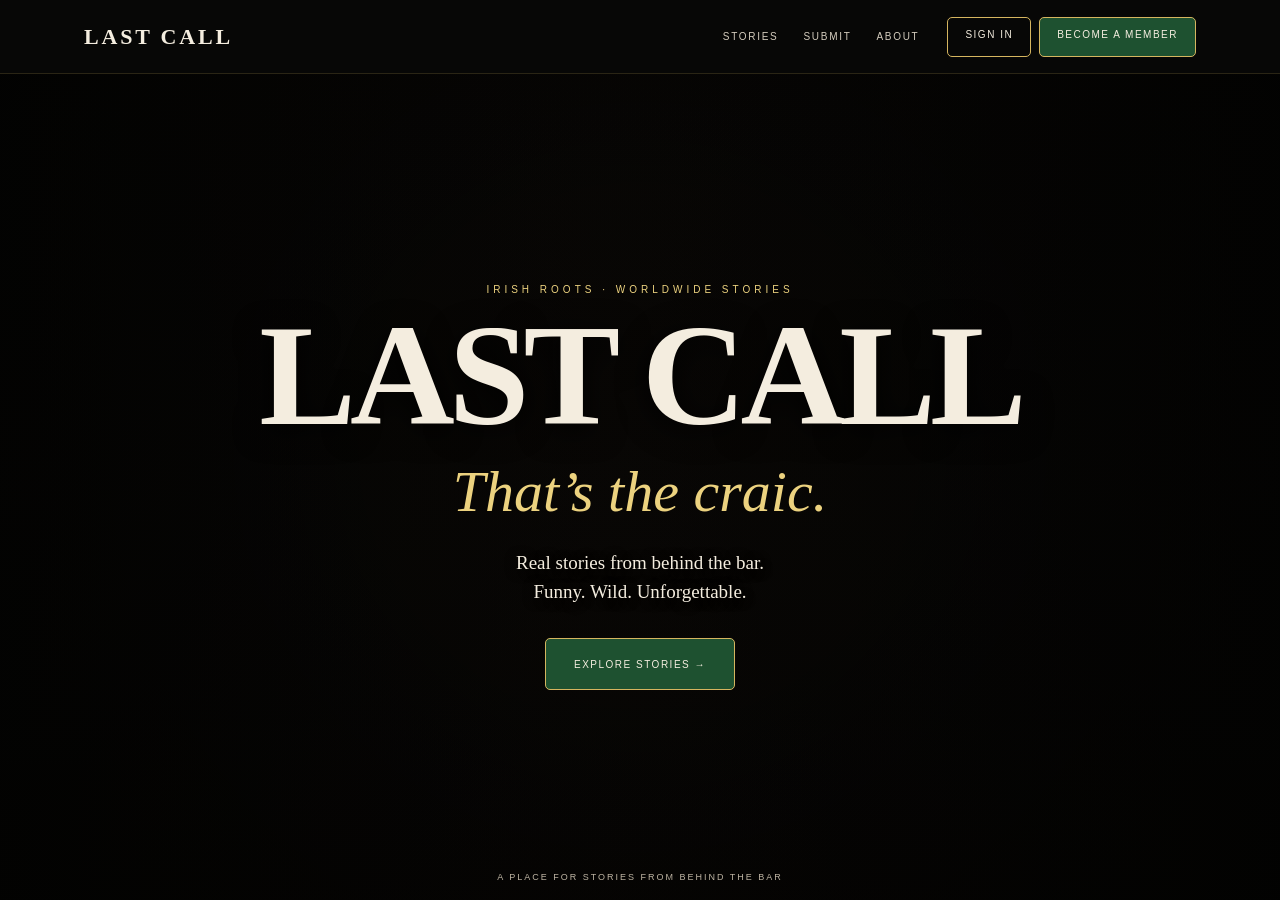
==== commit f88da6e0: "Refine LAST CALL into agreed editorial pub-style experience" ====
--- a/index.html
+++ b/index.html
@@ -4,40 +4,38 @@
 <meta charset="utf-8">
 <meta name="viewport" content="width=device-width,initial-scale=1,viewport-fit=cover">
 <title>LAST CALL — Stories From Behind the Bar</title>
-<meta name="description" content="LAST CALL — real stories from behind the bar. Funny, wild and unforgettable stories from bartenders and hospitality workers around the world.">
+<meta name="description" content="LAST CALL — stories from behind the bar. Funny, wild and unforgettable stories from bartenders and hospitality workers around the world.">
 <style>
-:root{--black:#070706;--cream:#f4eddf;--gold:#d0ad58;--gold2:#e4cb82;--green:#214b2f;--green2:#2d6340;--muted:#b9b0a1;--line:rgba(224,200,150,.18)}
-*{box-sizing:border-box}html{scroll-behavior:smooth}body{margin:0;background:var(--black);color:var(--cream);font-family:Georgia,'Times New Roman',serif}a{color:inherit;text-decoration:none}button{font:inherit}.wrap{width:min(1160px,100%);margin:auto;padding:0 30px}.hidden{display:none!important}.page{min-height:100vh}
-nav{height:76px;background:rgba(7,7,6,.96);border-bottom:1px solid rgba(224,200,150,.15);display:flex;align-items:center;position:sticky;top:0;z-index:50;backdrop-filter:blur(12px)}.nav{display:flex;align-items:center;gap:28px}.brand{font-size:24px;font-weight:700;letter-spacing:2.5px;white-space:nowrap}.navlinks{display:flex;gap:25px;margin-left:auto;font:11px Arial,sans-serif;text-transform:uppercase;letter-spacing:1.5px;color:#d9d0c0}.navlinks a:hover{color:var(--gold2)}.navactions{display:flex;gap:9px;align-items:center}.btn{display:inline-flex;align-items:center;justify-content:center;min-height:43px;padding:12px 19px;border:1px solid var(--gold);border-radius:5px;background:transparent;color:var(--cream);font:11px Arial,sans-serif;text-transform:uppercase;letter-spacing:1.5px;cursor:pointer}.btn.primary{background:var(--green)}.btn.primary:hover{background:var(--green2)}
-/* FIRST SCREEN */
-.landing{position:relative;min-height:calc(100vh - 76px);display:flex;align-items:center;justify-content:center;overflow:hidden;text-align:center;background:#130d08}.landing-bg{position:absolute;inset:0;background-image:linear-gradient(180deg,rgba(4,4,3,.62),rgba(9,6,4,.46) 38%,rgba(8,6,4,.8)),linear-gradient(90deg,rgba(0,0,0,.62),rgba(35,17,7,.08) 50%,rgba(0,0,0,.64)),url('https://images.unsplash.com/photo-1642191572834-256807f846b7?auto=format&fit=crop&fm=jpg&q=82&w=2200');background-size:cover;background-position:center}.landing-bg:after{content:"";position:absolute;inset:0;background:radial-gradient(circle at 50% 48%,transparent 0,rgba(0,0,0,.08) 40%,rgba(0,0,0,.66) 100%)}.landing-inner{position:relative;z-index:2;width:min(880px,100%);padding:76px 22px 100px}.eyebrow{font:10px Arial,sans-serif;letter-spacing:4px;text-transform:uppercase;color:var(--gold2);margin-bottom:27px}.landing-logo{font-size:clamp(74px,13vw,150px);line-height:.78;letter-spacing:-6px;margin:0;font-weight:700;text-shadow:0 8px 35px rgba(0,0,0,.55)}.script{font-size:clamp(34px,5.4vw,58px);font-style:italic;color:var(--gold2);margin:28px 0 27px;text-shadow:0 3px 20px rgba(0,0,0,.55)}.landing-copy{font-size:clamp(17px,2vw,21px);line-height:1.55;color:#f0e8da;margin:0 auto 36px;max-width:680px;text-shadow:0 2px 12px rgba(0,0,0,.8)}.landing .btn{min-height:52px;padding:15px 28px;font-size:12px;box-shadow:0 8px 25px rgba(0,0,0,.3)}.pint-note{position:absolute;bottom:22px;left:50%;transform:translateX(-50%);z-index:2;font:9px Arial,sans-serif;letter-spacing:2px;text-transform:uppercase;color:rgba(244,237,223,.58);white-space:nowrap}
-/* STORIES */
-.hero2{position:relative;min-height:560px;display:grid;place-items:center;text-align:center;overflow:hidden;background:linear-gradient(180deg,rgba(8,6,4,.52),#080706),url('https://images.unsplash.com/photo-1642191572834-256807f846b7?auto=format&fit=crop&fm=jpg&q=70&w=2200');background-size:cover;background-position:center 56%}.hero2:after{content:"";position:absolute;inset:0;background:radial-gradient(circle at 50% 45%,rgba(89,49,21,.2),transparent 45%),linear-gradient(180deg,rgba(0,0,0,.25),rgba(0,0,0,.82))}.hero2>div{position:relative;z-index:2;padding:70px 20px}.hero2 h1{font-size:clamp(70px,12vw,145px);line-height:.78;letter-spacing:-6px;margin:0}.hero2 .script{margin:25px 0}.hero2 p{font-size:18px;line-height:1.6;color:#e0d7c9;margin:0 auto 31px;max-width:720px}
-.section{padding:56px 0;scroll-margin-top:96px}.section-head{display:flex;align-items:end;justify-content:space-between;gap:20px;margin-bottom:18px}.section-title{font-size:30px;margin:0}.section-sub{font:11px Arial,sans-serif;color:#968d7e;text-transform:uppercase;letter-spacing:1.4px}.line{height:1px;background:linear-gradient(90deg,var(--gold),rgba(201,163,77,0));margin-bottom:22px}.night{display:grid;grid-template-columns:1.08fr .92fr;border:1px solid var(--line);background:#0d0b09;min-height:330px}.night-photo{position:relative;min-height:330px;background:linear-gradient(180deg,rgba(0,0,0,.05),rgba(0,0,0,.42)),url('https://images.unsplash.com/photo-1642191572834-256807f846b7?auto=format&fit=crop&fm=jpg&q=75&w=1300');background-size:cover;background-position:center}.copy{padding:38px}.badge{font:10px Arial,sans-serif;letter-spacing:2px;text-transform:uppercase;color:var(--gold2)}.copy h2{font-size:32px;line-height:1.12;margin:18px 0}.copy p{color:var(--muted);line-height:1.65;font-size:15px}.meta{font:11px Arial,sans-serif;color:#968d7e;margin-top:24px}.sample{display:inline-block;margin-top:15px;padding:5px 8px;border:1px solid rgba(201,163,77,.4);font:9px Arial,sans-serif;letter-spacing:1.5px;text-transform:uppercase;color:var(--gold2)}.three{display:grid;grid-template-columns:repeat(3,1fr);gap:14px;margin-top:14px}.card{border:1px solid var(--line);background:#0b0a08;padding:20px 21px}.card h3{font-size:19px;margin:0 0 8px}.item{border-top:1px solid rgba(224,200,150,.12);padding:13px 0}.item:first-of-type{border-top:0}.item strong{display:block;font-size:14px;line-height:1.35}.item span{display:block;margin-top:5px;font:10px Arial,sans-serif;color:#8e8576}
-.cats{display:grid;grid-template-columns:repeat(4,1fr);gap:12px}.cat{border:1px solid var(--line);background:#0b0a08;padding:30px 18px;text-align:center;transition:.2s;min-height:175px;display:flex;flex-direction:column;align-items:center;justify-content:center}.cat:hover{transform:translateY(-2px);border-color:var(--gold)}.cat .mark{font-size:17px;color:var(--gold2);margin-bottom:14px}.cat h3{font-size:20px;margin:0 0 9px}.cat p{font:11px Arial,sans-serif;color:var(--muted);line-height:1.5;margin:0}.world{display:grid;grid-template-columns:repeat(5,1fr);gap:10px}.place{height:116px;border:1px solid var(--line);display:flex;align-items:flex-end;padding:13px;font:10px Arial,sans-serif;letter-spacing:1.7px;background:linear-gradient(155deg,#382718,#12100c)}.cta{border-top:1px solid var(--line);border-bottom:1px solid var(--line);padding:48px 0;display:grid;grid-template-columns:1.15fr .85fr;gap:50px}.cta h2{font-size:34px;font-style:italic;color:var(--gold2);margin:0 0 10px}.muted{font:13px Arial,sans-serif;color:var(--muted);line-height:1.65}.free{border-left:1px solid var(--line);padding-left:35px}.free strong{color:var(--cream)}.footer{padding:30px 30px 50px;font:10px Arial,sans-serif;color:#777064;display:flex;justify-content:space-between;gap:20px;text-transform:uppercase;letter-spacing:1px}
-@media(max-width:800px){.wrap{padding:0 20px}.nav{padding:0 20px}.navlinks{display:none}.navactions{margin-left:auto}.navactions .btn:first-child{display:none}.navactions .btn.primary{min-height:39px;padding:10px 13px;font-size:10px}.brand{font-size:21px}.landing{min-height:calc(100vh - 70px)}.landing-inner{padding:65px 18px 90px}.landing-logo{font-size:74px;letter-spacing:-4px}.landing .script{font-size:37px}.landing-copy{font-size:17px}.landing-bg{background-position:58% center}.hero2{min-height:500px}.hero2 h1{font-size:72px}.hero2 .script{font-size:37px}.hero2 p{font-size:16px}.night{grid-template-columns:1fr}.night-photo{min-height:250px}.three{grid-template-columns:1fr}.cats{grid-template-columns:1fr 1fr}.world{grid-template-columns:repeat(2,1fr)}.cta{grid-template-columns:1fr;gap:20px}.free{border-left:0;border-top:1px solid var(--line);padding:25px 0 0}.footer{padding-left:20px;padding-right:20px;flex-direction:column}}
-@media(max-width:520px){.brand{font-size:20px}.navactions .btn.primary{font-size:9px;padding:9px 11px}.landing-bg{background-position:60% center}.landing-logo{font-size:69px}.landing-inner{padding-top:70px}.eyebrow{font-size:9px;letter-spacing:3px}.landing .script{margin-top:24px}.pint-note{bottom:14px}.section{padding:42px 0;scroll-margin-top:82px}.section-title{font-size:27px}.section-head{display:block}.section-sub{display:block;margin-top:7px}.copy{padding:27px 23px}.copy h2{font-size:28px}.cats{grid-template-columns:1fr}.world{grid-template-columns:1fr 1fr}.place{height:95px}}
+:root{--bg:#070706;--panel:#0c0c0b;--cream:#f4eddf;--gold:#d5b55f;--gold2:#ecd27f;--green:#1e5130;--muted:#aaa193;--line:rgba(213,181,95,.22)}
+*{box-sizing:border-box}html{scroll-behavior:smooth}body{margin:0;background:var(--bg);color:var(--cream);font-family:Georgia,'Times New Roman',serif}a{text-decoration:none;color:inherit}button{font:inherit}.wrap{width:min(1180px,100%);margin:auto;padding:0 34px}
+nav{height:74px;background:#070706;border-bottom:1px solid rgba(213,181,95,.17);position:sticky;top:0;z-index:20}.nav{height:100%;display:flex;align-items:center;gap:28px}.brand{font-size:22px;font-weight:700;letter-spacing:2.8px;white-space:nowrap}.navlinks{display:flex;gap:25px;margin-left:auto;font:10px Arial,sans-serif;text-transform:uppercase;letter-spacing:1.7px;color:#d4ccbd}.navlinks a:hover{color:var(--gold2)}.actions{display:flex;gap:8px}.btn{border:1px solid var(--gold);background:transparent;color:var(--cream);border-radius:5px;padding:11px 17px;min-height:40px;font:10px Arial,sans-serif;text-transform:uppercase;letter-spacing:1.5px;cursor:pointer}.btn.primary{background:var(--green)}.btn.primary:hover{background:#28683d}
+.landing{min-height:calc(100vh - 74px);position:relative;display:grid;place-items:center;overflow:hidden;text-align:center}.landing-bg{position:absolute;inset:0;background-image:linear-gradient(90deg,rgba(3,3,2,.72),rgba(16,9,4,.2) 48%,rgba(3,3,2,.72)),linear-gradient(180deg,rgba(3,3,2,.5),rgba(5,4,3,.38) 50%,rgba(3,3,2,.78)),url('https://images.unsplash.com/photo-1642191572834-256807f846b7?auto=format&fit=crop&fm=jpg&q=82&w=2200');background-size:cover;background-position:center}.landing:after{content:"";position:absolute;inset:0;background:radial-gradient(circle at 50% 45%,transparent 20%,rgba(0,0,0,.42) 100%);pointer-events:none}.landing-inner{position:relative;z-index:2;width:min(900px,100%);padding:70px 20px}.eyebrow{font:10px Arial,sans-serif;letter-spacing:4px;text-transform:uppercase;color:var(--gold2);margin-bottom:25px}.logo{font-size:clamp(72px,12vw,145px);line-height:.77;letter-spacing:-6px;margin:0;text-shadow:0 5px 30px #000}.script{font-size:clamp(36px,5vw,58px);font-style:italic;color:var(--gold2);margin:27px 0 24px}.lead{font-size:19px;line-height:1.5;margin:0 auto 32px;text-shadow:0 2px 12px #000}.landing .btn{padding:15px 28px;min-height:52px}.note{position:absolute;z-index:2;bottom:18px;left:50%;transform:translateX(-50%);font:9px Arial,sans-serif;letter-spacing:2px;text-transform:uppercase;color:#bfb5a4;white-space:nowrap}
+.hidden{display:none}.hero{min-height:470px;display:grid;place-items:center;text-align:center;position:relative;overflow:hidden;background-image:linear-gradient(180deg,rgba(5,4,3,.48),rgba(5,4,3,.82)),url('https://images.unsplash.com/photo-1642191572834-256807f846b7?auto=format&fit=crop&fm=jpg&q=72&w=2200');background-size:cover;background-position:center}.hero>div{position:relative;z-index:1;padding:65px 20px}.hero .logo{font-size:clamp(68px,11vw,135px)}.hero .script{font-size:clamp(31px,4.5vw,51px);margin:22px 0}.hero p{font-size:16px;line-height:1.6;color:#e0d8ca;margin:0 auto 27px}
+.section{padding:52px 0;scroll-margin-top:88px}.section-head{display:flex;align-items:end;justify-content:space-between;gap:15px;margin-bottom:17px}.title{font-size:30px;margin:0}.sub{font:10px Arial,sans-serif;color:#918979;text-transform:uppercase;letter-spacing:1.5px}.rule{height:1px;background:linear-gradient(90deg,var(--gold),transparent);margin-bottom:21px}.night{display:grid;grid-template-columns:1.08fr .92fr;border:1px solid var(--line);background:var(--panel)}.night-photo{min-height:300px;background-image:linear-gradient(180deg,rgba(0,0,0,.05),rgba(0,0,0,.45)),url('https://images.unsplash.com/photo-1642191572834-256807f846b7?auto=format&fit=crop&fm=jpg&q=78&w=1400');background-size:cover;background-position:center}.copy{padding:35px}.badge{font:9px Arial,sans-serif;color:var(--gold2);letter-spacing:1.7px;text-transform:uppercase}.copy h2{font-size:31px;line-height:1.12;margin:16px 0 12px}.copy p{font-size:14px;line-height:1.65;color:var(--muted)}.sample{display:inline-block;border:1px solid rgba(213,181,95,.4);padding:5px 7px;margin-top:5px;font:8px Arial,sans-serif;letter-spacing:1.4px;text-transform:uppercase;color:var(--gold2)}.meta{font:10px Arial,sans-serif;color:#8f8779;margin-top:19px}.columns{display:grid;grid-template-columns:repeat(3,1fr);gap:13px;margin-top:13px}.card{border:1px solid var(--line);background:#0a0a09;padding:18px}.card h3{font-size:17px;margin:0 0 5px}.view{float:right;font:8px Arial,sans-serif;color:var(--gold2);letter-spacing:1px;text-transform:uppercase}.item{padding:11px 0;border-top:1px solid rgba(213,181,95,.11)}.item:first-of-type{border-top:0}.item strong{display:block;font-size:13px;line-height:1.3}.item span{display:block;font:9px Arial,sans-serif;color:#857d70;margin-top:4px}
+.cats{display:grid;grid-template-columns:repeat(4,1fr);border:1px solid var(--line);background:#0a0a09}.cat{padding:25px 15px;text-align:center;border-right:1px solid rgba(213,181,95,.15);min-height:155px;display:flex;flex-direction:column;align-items:center;justify-content:center}.cat:last-child{border-right:0}.cat:hover{background:#10100e}.mark{font-size:23px;color:var(--gold2);margin-bottom:12px}.cat h3{font-size:18px;margin:0 0 7px}.cat p{font:9px Arial,sans-serif;color:#aaa193;line-height:1.45;margin:0}.world{display:grid;grid-template-columns:repeat(5,1fr);gap:9px}.place{height:105px;border:1px solid var(--line);display:flex;align-items:flex-end;padding:11px;font:9px Arial,sans-serif;letter-spacing:1.2px;background:linear-gradient(145deg,#382719,#11100d)}.place b{display:block}.cta{margin-top:0;border-top:1px solid var(--line);border-bottom:1px solid var(--line);padding:43px 0;display:grid;grid-template-columns:1.2fr .8fr;gap:45px}.cta h2{font-size:35px;font-style:italic;color:var(--gold2);margin:0 0 8px}.muted{font:12px Arial,sans-serif;line-height:1.6;color:var(--muted)}.free{border-left:1px solid var(--line);padding-left:35px}.free strong{color:var(--cream)}footer{padding:28px 0 45px;display:flex;justify-content:space-between;font:9px Arial,sans-serif;text-transform:uppercase;letter-spacing:1.2px;color:#716b60}
+@media(max-width:800px){.wrap{padding:0 18px}.nav{padding:0 18px}.navlinks{display:none}.actions .btn:first-child{display:none}.actions .btn.primary{padding:10px 13px;min-height:38px;font-size:9px}.brand{font-size:20px}.landing{min-height:calc(100vh - 68px)}.landing-bg{background-position:58% center}.landing-inner{padding:60px 18px 75px}.logo{font-size:70px;letter-spacing:-4px}.landing .script{font-size:36px}.lead{font-size:17px}.hero{min-height:440px}.hero .logo{font-size:70px}.hero .script{font-size:35px}.section{padding:42px 0;scroll-margin-top:80px}.title{font-size:27px}.night{grid-template-columns:1fr}.night-photo{min-height:240px}.copy{padding:25px 21px}.columns{grid-template-columns:1fr}.cats{grid-template-columns:1fr 1fr}.cat{border-right:0;border-bottom:1px solid rgba(213,181,95,.15)}.cat:nth-child(odd){border-right:1px solid rgba(213,181,95,.15)}.cat:nth-last-child(-n+2){border-bottom:0}.world{grid-template-columns:repeat(2,1fr)}.cta{grid-template-columns:1fr;gap:22px}.free{border-left:0;border-top:1px solid var(--line);padding:23px 0 0}footer{padding-left:18px;padding-right:18px;flex-direction:column;gap:10px}}
+@media(max-width:520px){.landing-bg{background-position:61% center}.eyebrow{font-size:8px;letter-spacing:2.7px}.landing .logo{font-size:65px}.landing .script{font-size:34px}.note{font-size:8px}.section-head{display:block}.sub{display:block;margin-top:7px}.cats{grid-template-columns:1fr}.cat,.cat:nth-child(odd){border-right:0;border-bottom:1px solid rgba(213,181,95,.15)}.cat:last-child{border-bottom:0}.world{grid-template-columns:1fr 1fr}.place{height:90px}}
 </style>
 </head>
 <body>
-<div id="landingPage" class="page">
-<nav><div class="nav wrap"><a class="brand" href="#" onclick="showLanding();return false">LAST CALL</a><div class="navlinks"><a href="#" onclick="showStories();return false">Stories</a><a href="#" onclick="showStories();return false">Submit</a><a href="#" onclick="showStories();return false">About</a></div><div class="navactions"><a class="btn" href="#" onclick="showStories();return false">Sign in</a><a class="btn primary" href="#" onclick="showStories();return false">Become a member</a></div></div></nav>
-<section class="landing"><div class="landing-bg"></div><div class="landing-inner"><div class="eyebrow">Irish roots · Worldwide stories</div><h1 class="landing-logo">LAST CALL</h1><div class="script">That’s the craic.</div><p class="landing-copy">Real stories from behind the bar.<br>Funny. Wild. Unforgettable.</p><button class="btn primary" onclick="showStories()">Explore Stories →</button></div><div class="pint-note">A place for stories from behind the bar</div></section>
+<div id="landing">
+<nav><div class="nav wrap"><a class="brand" href="#" onclick="landing();return false">LAST CALL</a><div class="navlinks"><a href="#" onclick="stories();return false">Stories</a><a href="#" onclick="stories();return false">Submit</a><a href="#" onclick="stories();return false">About</a></div><div class="actions"><a class="btn" href="#" onclick="stories();return false">Sign in</a><a class="btn primary" href="#" onclick="stories();return false">Become a member</a></div></div></nav>
+<section class="landing"><div class="landing-bg"></div><div class="landing-inner"><div class="eyebrow">Irish roots · Worldwide stories</div><h1 class="logo">LAST CALL</h1><div class="script">That’s the craic.</div><p class="lead">Real stories from behind the bar.<br>Funny. Wild. Unforgettable.</p><button class="btn primary" onclick="stories()">Explore Stories →</button></div><div class="note">A place for stories from behind the bar</div></section>
 </div>
-<div id="storiesPage" class="page hidden">
-<nav><div class="nav wrap"><a class="brand" href="#" onclick="showLanding();return false">LAST CALL</a><div class="navlinks"><a href="#stories">Stories</a><a href="#categories">Categories</a><a href="#about">About</a></div><div class="navactions"><a class="btn" href="#join">Sign in</a><a class="btn primary" href="#join">Become a member</a></div></div></nav>
-<header class="hero2"><div><div class="eyebrow">Irish roots · Worldwide stories</div><h1>LAST CALL</h1><div class="script">Stories From Behind the Bar</div><p>Real stories. Good people. Great craic.<br>From bartenders and hospitality workers across the globe.</p><a class="btn primary" href="#stories">Explore Stories →</a></div></header>
+<div id="storiesPage" class="hidden">
+<nav><div class="nav wrap"><a class="brand" href="#" onclick="landing();return false">LAST CALL</a><div class="navlinks"><a href="#stories">Stories</a><a href="#categories">Categories</a><a href="#about">About</a></div><div class="actions"><a class="btn" href="#join">Sign in</a><a class="btn primary" href="#join">Become a member</a></div></div></nav>
+<header class="hero"><div><div class="eyebrow">Irish roots · Worldwide stories</div><h1 class="logo">LAST CALL</h1><div class="script">Stories From Behind the Bar</div><p>Real stories. Good people. Great craic.<br>From bartenders and hospitality workers across the globe.</p><a class="btn primary" href="#stories">Explore Stories →</a></div></header>
 <main class="wrap" id="stories">
-<section class="section"><div class="line"></div><div class="section-head"><h2 class="section-title">Story of the Night</h2><span class="section-sub">Featured · changes nightly</span></div><div class="night"><div class="night-photo"></div><div class="copy"><div class="badge">☆ Story of the Night · LAST CALL</div><h2>The Customer Who Refused to Take the Hint</h2><p>A featured sample story while LAST CALL gets started. Some people just don’t get it… and this one went on for hours.</p><span class="sample">Featured sample</span><div class="meta">Dublin, Ireland · 🍺 142 reactions</div></div></div>
-<div class="three"><div class="card"><h3>☆ Top Stories</h3><div class="item"><strong>The Karaoke Night From Hell</strong><span>London · 🍺 98</span></div><div class="item"><strong>Last Call, Best Call</strong><span>Toronto · 🍺 76</span></div><div class="item"><strong>When the Shift Doesn’t End</strong><span>Melbourne · 🍺 52</span></div></div><div class="card"><h3>↗ Trending This Week</h3><div class="item"><strong>After-Hours Adventures</strong><span>12 reactions</span></div><div class="item"><strong>Funny Bar Stories</strong><span>98 reactions</span></div><div class="item"><strong>Bar Wisdom That Actually Works</strong><span>76 reactions</span></div></div><div class="card"><h3>◷ Latest Stories</h3><div class="item"><strong>A Night in Bangkok</strong><span>Bangkok · 12 hours ago</span></div><div class="item"><strong>The Kindness of Strangers</strong><span>Toronto · 15 hours ago</span></div><div class="item"><strong>Pints, People and Patience</strong><span>Dublin · 18 hours ago</span></div></div></div></section>
-<section class="section" id="categories"><div class="section-head"><h2 class="section-title">Explore by Category</h2><span class="section-sub">Four ways in</span></div><div class="cats"><a class="cat" href="#"><div class="mark">◐</div><h3>Closing Time</h3><p>The last stories, from the best stories.</p></a><a class="cat" href="#"><div class="mark">◑</div><h3>After Hours</h3><p>When the real night begins.</p></a><a class="cat" href="#"><div class="mark">✦</div><h3>Bar Wisdom</h3><p>Lessons from the bar.</p></a><a class="cat" href="#"><div class="mark">◒</div><h3>Staff Hours</h3><p>The highs, the lows, the in-betweens.</p></a></div></section>
-<section class="section"><div class="section-head"><h2 class="section-title">Stories From Around the World</h2><span class="section-sub">Irish roots · worldwide stories</span></div><div class="world"><div class="place">IRELAND</div><div class="place">USA</div><div class="place">UK</div><div class="place">AUSTRALIA</div><div class="place">ALL COUNTRIES</div></div></section>
-<section class="cta" id="join"><div><h2>Tell Us Your Story</h2><p class="muted">Anonymous or not, we want to hear it — funny, crazy, unbelievable. Whatever’s behind the bar, it matters.</p></div><div class="free"><p class="muted">To keep the stories going, feel free to become a member.<br><strong>It’s completely FREE to join. No subscription. No fees. Just good stories.</strong></p><a class="btn primary" href="#join">Become a free member →</a></div></section>
-</main><footer class="footer wrap" id="about"><span>LAST CALL · That’s the craic.</span><span>Irish roots · Worldwide stories</span></footer>
+<section class="section"><div class="rule"></div><div class="section-head"><h2 class="title">Story of the Night</h2><span class="sub">Featured · changes nightly</span></div><article class="night"><div class="night-photo"></div><div class="copy"><div class="badge">☆ Story of the Night · LAST CALL</div><h2>The Customer Who Refused to Take the Hint</h2><p>A featured sample story while LAST CALL gets started. Some people just don’t get it… and this one went on for hours.</p><span class="sample">Featured sample</span><div class="meta">Dublin, Ireland · 🍺 142 reactions</div></div></article>
+<div class="columns"><div class="card"><h3>☆ Top Stories <span class="view">View all →</span></h3><div class="item"><strong>The Karaoke Night From Hell</strong><span>London, UK · 🍺 98 reactions</span></div><div class="item"><strong>Last Call, Best Call</strong><span>Toronto, Canada · 🍺 76 reactions</span></div><div class="item"><strong>When the Shift Doesn’t End</strong><span>Melbourne, Australia · 🍺 52 reactions</span></div></div><div class="card"><h3>↗ Trending This Week <span class="view">View all →</span></h3><div class="item"><strong>After-Hours Adventures</strong><span>12 reactions</span></div><div class="item"><strong>Funny Bar Stories</strong><span>98 reactions</span></div><div class="item"><strong>Dealing with Difficult Customers</strong><span>76 reactions</span></div></div><div class="card"><h3>◷ Latest Stories <span class="view">View all →</span></h3><div class="item"><strong>A Night in Bangkok</strong><span>Bangkok, Thailand · 12 hours ago</span></div><div class="item"><strong>The Kindness of Strangers</strong><span>Toronto, Canada · 15 hours ago</span></div><div class="item"><strong>Pints, People and Patience</strong><span>Dublin, Ireland · 18 hours ago</span></div></div></div></section>
+<section class="section" id="categories"><div class="section-head"><h2 class="title">Explore by Category</h2><span class="sub">Four ways in</span></div><div class="cats"><a class="cat" href="#"><div class="mark">◷</div><h3>Closing Time</h3><p>The last stories,<br>from the best stories.</p></a><a class="cat" href="#"><div class="mark">◒</div><h3>After Hours</h3><p>When the real<br>night begins.</p></a><a class="cat" href="#"><div class="mark">✦</div><h3>Bar Wisdom</h3><p>Lessons from<br>the bar.</p></a><a class="cat" href="#"><div class="mark">♧</div><h3>Staff Hours</h3><p>The highs, the lows,<br>the in-betweens.</p></a></div></section>
+<section class="section"><div class="section-head"><h2 class="title">Stories from Around the World</h2><span class="sub">Irish roots · worldwide stories</span></div><div class="world"><a class="place" href="#"><b>IRELAND<br><small>Explore →</small></b></a><a class="place" href="#"><b>USA<br><small>Explore →</small></b></a><a class="place" href="#"><b>UK<br><small>Explore →</small></b></a><a class="place" href="#"><b>AUSTRALIA<br><small>Explore →</small></b></a><a class="place" href="#"><b>ALL COUNTRIES<br><small>Explore →</small></b></a></div></section>
+<section class="cta" id="join"><div><h2>Tell Us Your Story</h2><p class="muted">Anonymous or not, we want to hear it — the funny, the crazy, the heartfelt — whatever’s behind the bar, it matters.</p><a class="btn primary" href="#">Share your story →</a></div><div class="free"><p class="muted">To keep the stories going, feel free to become a member.<br><strong>It’s completely FREE to join. No subscription. No fees. Just good stories.</strong></p><a class="btn primary" href="#">Become a free member →</a></div></section>
+</main><footer class="wrap"><span>LAST CALL · Irish roots, worldwide stories</span><span>Stories · Submit · About · Privacy</span></footer>
 </div>
 <script>
-function showStories(){document.getElementById('landingPage').classList.add('hidden');document.getElementById('storiesPage').classList.remove('hidden');window.scrollTo({top:0,behavior:'instant'})}
-function showLanding(){document.getElementById('storiesPage').classList.add('hidden');document.getElementById('landingPage').classList.remove('hidden');window.scrollTo({top:0,behavior:'instant'})}
+function landing(){document.getElementById('landing').classList.remove('hidden');document.getElementById('storiesPage').classList.add('hidden');window.scrollTo(0,0)}
+function stories(){document.getElementById('landing').classList.add('hidden');document.getElementById('storiesPage').classList.remove('hidden');window.scrollTo(0,0)}
 </script>
 </body>
 </html>
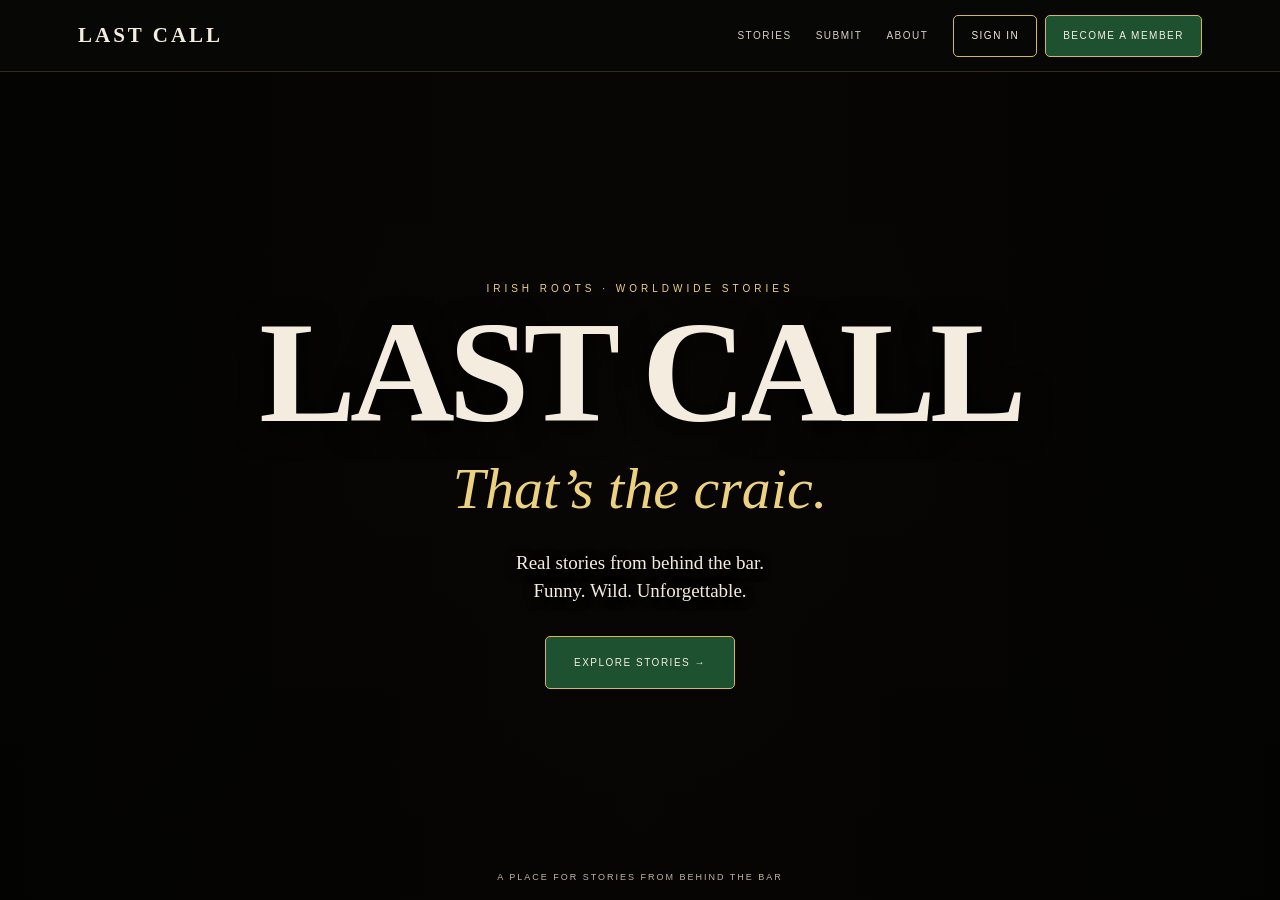
==== commit 1910caed: "Fix landing-to-stories routing and direct Stories state" ====
--- a/index.html
+++ b/index.html
@@ -4,38 +4,36 @@
 <meta charset="utf-8">
 <meta name="viewport" content="width=device-width,initial-scale=1,viewport-fit=cover">
 <title>LAST CALL — Stories From Behind the Bar</title>
-<meta name="description" content="LAST CALL — stories from behind the bar. Funny, wild and unforgettable stories from bartenders and hospitality workers around the world.">
+<meta name="description" content="LAST CALL — funny, wild and unforgettable stories from bartenders and hospitality workers around the world.">
 <style>
-:root{--bg:#070706;--panel:#0c0c0b;--cream:#f4eddf;--gold:#d5b55f;--gold2:#ecd27f;--green:#1e5130;--muted:#aaa193;--line:rgba(213,181,95,.22)}
-*{box-sizing:border-box}html{scroll-behavior:smooth}body{margin:0;background:var(--bg);color:var(--cream);font-family:Georgia,'Times New Roman',serif}a{text-decoration:none;color:inherit}button{font:inherit}.wrap{width:min(1180px,100%);margin:auto;padding:0 34px}
-nav{height:74px;background:#070706;border-bottom:1px solid rgba(213,181,95,.17);position:sticky;top:0;z-index:20}.nav{height:100%;display:flex;align-items:center;gap:28px}.brand{font-size:22px;font-weight:700;letter-spacing:2.8px;white-space:nowrap}.navlinks{display:flex;gap:25px;margin-left:auto;font:10px Arial,sans-serif;text-transform:uppercase;letter-spacing:1.7px;color:#d4ccbd}.navlinks a:hover{color:var(--gold2)}.actions{display:flex;gap:8px}.btn{border:1px solid var(--gold);background:transparent;color:var(--cream);border-radius:5px;padding:11px 17px;min-height:40px;font:10px Arial,sans-serif;text-transform:uppercase;letter-spacing:1.5px;cursor:pointer}.btn.primary{background:var(--green)}.btn.primary:hover{background:#28683d}
-.landing{min-height:calc(100vh - 74px);position:relative;display:grid;place-items:center;overflow:hidden;text-align:center}.landing-bg{position:absolute;inset:0;background-image:linear-gradient(90deg,rgba(3,3,2,.72),rgba(16,9,4,.2) 48%,rgba(3,3,2,.72)),linear-gradient(180deg,rgba(3,3,2,.5),rgba(5,4,3,.38) 50%,rgba(3,3,2,.78)),url('https://images.unsplash.com/photo-1642191572834-256807f846b7?auto=format&fit=crop&fm=jpg&q=82&w=2200');background-size:cover;background-position:center}.landing:after{content:"";position:absolute;inset:0;background:radial-gradient(circle at 50% 45%,transparent 20%,rgba(0,0,0,.42) 100%);pointer-events:none}.landing-inner{position:relative;z-index:2;width:min(900px,100%);padding:70px 20px}.eyebrow{font:10px Arial,sans-serif;letter-spacing:4px;text-transform:uppercase;color:var(--gold2);margin-bottom:25px}.logo{font-size:clamp(72px,12vw,145px);line-height:.77;letter-spacing:-6px;margin:0;text-shadow:0 5px 30px #000}.script{font-size:clamp(36px,5vw,58px);font-style:italic;color:var(--gold2);margin:27px 0 24px}.lead{font-size:19px;line-height:1.5;margin:0 auto 32px;text-shadow:0 2px 12px #000}.landing .btn{padding:15px 28px;min-height:52px}.note{position:absolute;z-index:2;bottom:18px;left:50%;transform:translateX(-50%);font:9px Arial,sans-serif;letter-spacing:2px;text-transform:uppercase;color:#bfb5a4;white-space:nowrap}
-.hidden{display:none}.hero{min-height:470px;display:grid;place-items:center;text-align:center;position:relative;overflow:hidden;background-image:linear-gradient(180deg,rgba(5,4,3,.48),rgba(5,4,3,.82)),url('https://images.unsplash.com/photo-1642191572834-256807f846b7?auto=format&fit=crop&fm=jpg&q=72&w=2200');background-size:cover;background-position:center}.hero>div{position:relative;z-index:1;padding:65px 20px}.hero .logo{font-size:clamp(68px,11vw,135px)}.hero .script{font-size:clamp(31px,4.5vw,51px);margin:22px 0}.hero p{font-size:16px;line-height:1.6;color:#e0d8ca;margin:0 auto 27px}
-.section{padding:52px 0;scroll-margin-top:88px}.section-head{display:flex;align-items:end;justify-content:space-between;gap:15px;margin-bottom:17px}.title{font-size:30px;margin:0}.sub{font:10px Arial,sans-serif;color:#918979;text-transform:uppercase;letter-spacing:1.5px}.rule{height:1px;background:linear-gradient(90deg,var(--gold),transparent);margin-bottom:21px}.night{display:grid;grid-template-columns:1.08fr .92fr;border:1px solid var(--line);background:var(--panel)}.night-photo{min-height:300px;background-image:linear-gradient(180deg,rgba(0,0,0,.05),rgba(0,0,0,.45)),url('https://images.unsplash.com/photo-1642191572834-256807f846b7?auto=format&fit=crop&fm=jpg&q=78&w=1400');background-size:cover;background-position:center}.copy{padding:35px}.badge{font:9px Arial,sans-serif;color:var(--gold2);letter-spacing:1.7px;text-transform:uppercase}.copy h2{font-size:31px;line-height:1.12;margin:16px 0 12px}.copy p{font-size:14px;line-height:1.65;color:var(--muted)}.sample{display:inline-block;border:1px solid rgba(213,181,95,.4);padding:5px 7px;margin-top:5px;font:8px Arial,sans-serif;letter-spacing:1.4px;text-transform:uppercase;color:var(--gold2)}.meta{font:10px Arial,sans-serif;color:#8f8779;margin-top:19px}.columns{display:grid;grid-template-columns:repeat(3,1fr);gap:13px;margin-top:13px}.card{border:1px solid var(--line);background:#0a0a09;padding:18px}.card h3{font-size:17px;margin:0 0 5px}.view{float:right;font:8px Arial,sans-serif;color:var(--gold2);letter-spacing:1px;text-transform:uppercase}.item{padding:11px 0;border-top:1px solid rgba(213,181,95,.11)}.item:first-of-type{border-top:0}.item strong{display:block;font-size:13px;line-height:1.3}.item span{display:block;font:9px Arial,sans-serif;color:#857d70;margin-top:4px}
-.cats{display:grid;grid-template-columns:repeat(4,1fr);border:1px solid var(--line);background:#0a0a09}.cat{padding:25px 15px;text-align:center;border-right:1px solid rgba(213,181,95,.15);min-height:155px;display:flex;flex-direction:column;align-items:center;justify-content:center}.cat:last-child{border-right:0}.cat:hover{background:#10100e}.mark{font-size:23px;color:var(--gold2);margin-bottom:12px}.cat h3{font-size:18px;margin:0 0 7px}.cat p{font:9px Arial,sans-serif;color:#aaa193;line-height:1.45;margin:0}.world{display:grid;grid-template-columns:repeat(5,1fr);gap:9px}.place{height:105px;border:1px solid var(--line);display:flex;align-items:flex-end;padding:11px;font:9px Arial,sans-serif;letter-spacing:1.2px;background:linear-gradient(145deg,#382719,#11100d)}.place b{display:block}.cta{margin-top:0;border-top:1px solid var(--line);border-bottom:1px solid var(--line);padding:43px 0;display:grid;grid-template-columns:1.2fr .8fr;gap:45px}.cta h2{font-size:35px;font-style:italic;color:var(--gold2);margin:0 0 8px}.muted{font:12px Arial,sans-serif;line-height:1.6;color:var(--muted)}.free{border-left:1px solid var(--line);padding-left:35px}.free strong{color:var(--cream)}footer{padding:28px 0 45px;display:flex;justify-content:space-between;font:9px Arial,sans-serif;text-transform:uppercase;letter-spacing:1.2px;color:#716b60}
-@media(max-width:800px){.wrap{padding:0 18px}.nav{padding:0 18px}.navlinks{display:none}.actions .btn:first-child{display:none}.actions .btn.primary{padding:10px 13px;min-height:38px;font-size:9px}.brand{font-size:20px}.landing{min-height:calc(100vh - 68px)}.landing-bg{background-position:58% center}.landing-inner{padding:60px 18px 75px}.logo{font-size:70px;letter-spacing:-4px}.landing .script{font-size:36px}.lead{font-size:17px}.hero{min-height:440px}.hero .logo{font-size:70px}.hero .script{font-size:35px}.section{padding:42px 0;scroll-margin-top:80px}.title{font-size:27px}.night{grid-template-columns:1fr}.night-photo{min-height:240px}.copy{padding:25px 21px}.columns{grid-template-columns:1fr}.cats{grid-template-columns:1fr 1fr}.cat{border-right:0;border-bottom:1px solid rgba(213,181,95,.15)}.cat:nth-child(odd){border-right:1px solid rgba(213,181,95,.15)}.cat:nth-last-child(-n+2){border-bottom:0}.world{grid-template-columns:repeat(2,1fr)}.cta{grid-template-columns:1fr;gap:22px}.free{border-left:0;border-top:1px solid var(--line);padding:23px 0 0}footer{padding-left:18px;padding-right:18px;flex-direction:column;gap:10px}}
-@media(max-width:520px){.landing-bg{background-position:61% center}.eyebrow{font-size:8px;letter-spacing:2.7px}.landing .logo{font-size:65px}.landing .script{font-size:34px}.note{font-size:8px}.section-head{display:block}.sub{display:block;margin-top:7px}.cats{grid-template-columns:1fr}.cat,.cat:nth-child(odd){border-right:0;border-bottom:1px solid rgba(213,181,95,.15)}.cat:last-child{border-bottom:0}.world{grid-template-columns:1fr 1fr}.place{height:90px}}
+:root{--bg:#070706;--panel:#0d0d0c;--cream:#f4eddf;--gold:#d7b65d;--green:#1e5130;--muted:#aaa193;--line:rgba(215,182,93,.22)}*{box-sizing:border-box}html{scroll-behavior:smooth}body{margin:0;background:var(--bg);color:var(--cream);font-family:Georgia,'Times New Roman',serif}a{text-decoration:none;color:inherit}button{font:inherit}.wrap{width:min(1180px,100%);margin:auto;padding:0 28px}nav{height:72px;background:#070706;border-bottom:1px solid var(--line);position:sticky;top:0;z-index:50}.nav{height:100%;display:flex;align-items:center;gap:25px}.brand{font-size:21px;font-weight:bold;letter-spacing:3px}.navlinks{display:flex;gap:24px;margin-left:auto;font:10px Arial,sans-serif;text-transform:uppercase;letter-spacing:1.5px;color:#d7d0c4}.actions{display:flex;gap:8px}.btn{display:inline-flex;align-items:center;justify-content:center;border:1px solid var(--gold);background:transparent;color:var(--cream);border-radius:5px;padding:12px 17px;min-height:42px;font:10px Arial,sans-serif;text-transform:uppercase;letter-spacing:1.5px;cursor:pointer}.primary{background:var(--green)}.hidden{display:none!important}
+.landing{min-height:calc(100vh - 72px);position:relative;display:grid;place-items:center;text-align:center;overflow:hidden}.landing-bg,.hero-bg{position:absolute;inset:0;background-image:linear-gradient(90deg,rgba(3,3,2,.76),rgba(15,9,4,.25) 50%,rgba(3,3,2,.76)),linear-gradient(180deg,rgba(3,3,2,.5),rgba(4,3,2,.38) 48%,rgba(3,3,2,.84)),url('https://images.unsplash.com/photo-1642191572834-256807f846b7?auto=format&fit=crop&fm=jpg&q=84&w=2200');background-size:cover;background-position:center}.landing-inner{position:relative;z-index:2;width:min(900px,100%);padding:70px 20px}.eyebrow{font:10px Arial,sans-serif;letter-spacing:4px;text-transform:uppercase;color:#ecd27f;margin-bottom:23px}.logo{font-size:clamp(70px,12vw,145px);line-height:.76;letter-spacing:-6px;margin:0;text-shadow:0 5px 30px #000}.script{font-size:clamp(34px,5vw,58px);font-style:italic;color:#ecd27f;margin:27px 0}.lead{font-size:19px;line-height:1.5;margin:0 auto 30px;text-shadow:0 2px 12px #000}.landing .btn{min-height:53px;padding:15px 28px}.note{position:absolute;bottom:18px;z-index:2;left:50%;transform:translateX(-50%);font:9px Arial,sans-serif;letter-spacing:2px;text-transform:uppercase;color:#bfb5a4;white-space:nowrap}
+.hero{min-height:455px;position:relative;display:grid;place-items:center;text-align:center;overflow:hidden}.hero>div{position:relative;z-index:2;padding:60px 20px}.hero .logo{font-size:clamp(65px,11vw,132px)}.hero .script{font-size:clamp(30px,4.5vw,50px);margin:20px 0}.hero p{font-size:16px;line-height:1.6;color:#e0d8ca;margin:0 auto 25px}.section{padding:48px 0;scroll-margin-top:88px}.section-head{display:flex;justify-content:space-between;align-items:end;margin-bottom:16px}.title{font-size:29px;margin:0}.sub{font:9px Arial,sans-serif;color:#918979;text-transform:uppercase;letter-spacing:1.5px}.rule{height:1px;background:linear-gradient(90deg,var(--gold),transparent);margin-bottom:20px}.night{display:grid;grid-template-columns:1.08fr .92fr;border:1px solid var(--line);background:var(--panel)}.night-photo{min-height:290px;background-image:linear-gradient(180deg,rgba(0,0,0,.04),rgba(0,0,0,.5)),url('https://images.unsplash.com/photo-1642191572834-256807f846b7?auto=format&fit=crop&fm=jpg&q=78&w=1400');background-size:cover;background-position:center}.copy{padding:32px}.badge{font:9px Arial,sans-serif;color:#ecd27f;letter-spacing:1.6px;text-transform:uppercase}.copy h2{font-size:30px;line-height:1.12;margin:15px 0 12px}.copy p{font-size:14px;line-height:1.6;color:var(--muted)}.sample{display:inline-block;border:1px solid rgba(215,182,93,.4);padding:5px 7px;margin-top:5px;font:8px Arial,sans-serif;letter-spacing:1.3px;text-transform:uppercase;color:#ecd27f}.meta{font:10px Arial,sans-serif;color:#8f8779;margin-top:18px}.columns{display:grid;grid-template-columns:repeat(3,1fr);gap:12px;margin-top:12px}.card{border:1px solid var(--line);background:#0a0a09;padding:17px}.card h3{font-size:16px;margin:0 0 4px}.view{float:right;font:8px Arial,sans-serif;color:#ecd27f;letter-spacing:1px;text-transform:uppercase}.item{padding:11px 0;border-top:1px solid rgba(215,182,93,.11)}.item:first-of-type{border-top:0}.item strong{display:block;font-size:13px;line-height:1.3}.item span{display:block;font:9px Arial,sans-serif;color:#857d70;margin-top:4px}.cats{display:grid;grid-template-columns:repeat(4,1fr);border:1px solid var(--line);background:#0a0a09}.cat{min-height:150px;padding:23px 14px;display:flex;flex-direction:column;align-items:center;justify-content:center;text-align:center;border-right:1px solid rgba(215,182,93,.15)}.cat:last-child{border-right:0}.mark{font-size:22px;color:#ecd27f;margin-bottom:10px}.cat h3{font-size:17px;margin:0 0 7px}.cat p{font:9px Arial,sans-serif;color:#aaa193;line-height:1.4;margin:0}.world{display:grid;grid-template-columns:repeat(5,1fr);gap:9px}.place{height:102px;border:1px solid var(--line);display:flex;align-items:flex-end;padding:11px;font:9px Arial,sans-serif;letter-spacing:1px;background:linear-gradient(145deg,#382719,#11100d)}.place small{font-size:8px;color:#ecd27f}.cta{border-top:1px solid var(--line);border-bottom:1px solid var(--line);padding:40px 0;display:grid;grid-template-columns:1.2fr .8fr;gap:40px}.cta h2{font-size:34px;font-style:italic;color:#ecd27f;margin:0 0 8px}.muted{font:12px Arial,sans-serif;line-height:1.6;color:var(--muted)}.free{border-left:1px solid var(--line);padding-left:32px}.free strong{color:var(--cream)}footer{padding:27px 0 42px;display:flex;justify-content:space-between;font:9px Arial,sans-serif;text-transform:uppercase;letter-spacing:1.2px;color:#716b60}
+@media(max-width:800px){.wrap{padding:0 18px}.nav{padding:0 18px}.navlinks{display:none}.actions .btn:first-child{display:none}.actions .primary{padding:10px 13px}.brand{font-size:19px}.landing-inner{padding:55px 17px 70px}.logo{font-size:69px;letter-spacing:-4px}.landing .script{font-size:35px}.lead{font-size:17px}.hero{min-height:430px}.hero .logo{font-size:69px}.hero .script{font-size:34px}.section{padding:40px 0}.night{grid-template-columns:1fr}.night-photo{min-height:235px}.copy{padding:24px 20px}.columns{grid-template-columns:1fr}.cats{grid-template-columns:1fr 1fr}.cat{border-right:0;border-bottom:1px solid rgba(215,182,93,.15)}.cat:nth-child(odd){border-right:1px solid rgba(215,182,93,.15)}.cat:nth-last-child(-n+2){border-bottom:0}.world{grid-template-columns:1fr 1fr}.cta{grid-template-columns:1fr;gap:22px}.free{border-left:0;border-top:1px solid var(--line);padding:22px 0 0}footer{padding-left:18px;padding-right:18px;flex-direction:column;gap:10px}}
+@media(max-width:520px){.landing-bg,.hero-bg{background-position:60% center}.eyebrow{font-size:8px;letter-spacing:2.7px}.landing .logo,.hero .logo{font-size:64px}.landing .script{font-size:33px}.note{font-size:7px}.section-head{display:block}.sub{display:block;margin-top:6px}.cats{grid-template-columns:1fr}.cat,.cat:nth-child(odd){border-right:0;border-bottom:1px solid rgba(215,182,93,.15)}.cat:last-child{border-bottom:0}}
 </style>
 </head>
 <body>
 <div id="landing">
-<nav><div class="nav wrap"><a class="brand" href="#" onclick="landing();return false">LAST CALL</a><div class="navlinks"><a href="#" onclick="stories();return false">Stories</a><a href="#" onclick="stories();return false">Submit</a><a href="#" onclick="stories();return false">About</a></div><div class="actions"><a class="btn" href="#" onclick="stories();return false">Sign in</a><a class="btn primary" href="#" onclick="stories();return false">Become a member</a></div></div></nav>
-<section class="landing"><div class="landing-bg"></div><div class="landing-inner"><div class="eyebrow">Irish roots · Worldwide stories</div><h1 class="logo">LAST CALL</h1><div class="script">That’s the craic.</div><p class="lead">Real stories from behind the bar.<br>Funny. Wild. Unforgettable.</p><button class="btn primary" onclick="stories()">Explore Stories →</button></div><div class="note">A place for stories from behind the bar</div></section>
+<nav><div class="nav wrap"><a class="brand" href="/" onclick="showLanding();return true">LAST CALL</a><div class="navlinks"><a href="#stories" onclick="showStories();return false">Stories</a><a href="#stories" onclick="showStories();return false">Submit</a><a href="#about" onclick="showStories();return false">About</a></div><div class="actions"><a class="btn" href="#join" onclick="showStories();return false">Sign in</a><a class="btn primary" href="#join" onclick="showStories();return false">Become a member</a></div></div></nav>
+<section class="landing"><div class="landing-bg"></div><div class="landing-inner"><div class="eyebrow">Irish roots · Worldwide stories</div><h1 class="logo">LAST CALL</h1><div class="script">That’s the craic.</div><p class="lead">Real stories from behind the bar.<br>Funny. Wild. Unforgettable.</p><a class="btn primary" href="#stories" onclick="showStories();return false">Explore Stories →</a></div><div class="note">A place for stories from behind the bar</div></section>
 </div>
 <div id="storiesPage" class="hidden">
-<nav><div class="nav wrap"><a class="brand" href="#" onclick="landing();return false">LAST CALL</a><div class="navlinks"><a href="#stories">Stories</a><a href="#categories">Categories</a><a href="#about">About</a></div><div class="actions"><a class="btn" href="#join">Sign in</a><a class="btn primary" href="#join">Become a member</a></div></div></nav>
-<header class="hero"><div><div class="eyebrow">Irish roots · Worldwide stories</div><h1 class="logo">LAST CALL</h1><div class="script">Stories From Behind the Bar</div><p>Real stories. Good people. Great craic.<br>From bartenders and hospitality workers across the globe.</p><a class="btn primary" href="#stories">Explore Stories →</a></div></header>
+<nav><div class="nav wrap"><a class="brand" href="/" onclick="showLanding();return true">LAST CALL</a><div class="navlinks"><a href="#stories">Stories</a><a href="#categories">Categories</a><a href="#about">About</a></div><div class="actions"><a class="btn" href="#join">Sign in</a><a class="btn primary" href="#join">Become a member</a></div></div></nav>
+<header class="hero"><div class="hero-bg"></div><div><div class="eyebrow">Irish roots · Worldwide stories</div><h1 class="logo">LAST CALL</h1><div class="script">Stories From Behind the Bar</div><p>Real stories. Good people. Great craic.<br>From bartenders and hospitality workers across the globe.</p><a class="btn primary" href="#stories">Explore Stories →</a></div></header>
 <main class="wrap" id="stories">
 <section class="section"><div class="rule"></div><div class="section-head"><h2 class="title">Story of the Night</h2><span class="sub">Featured · changes nightly</span></div><article class="night"><div class="night-photo"></div><div class="copy"><div class="badge">☆ Story of the Night · LAST CALL</div><h2>The Customer Who Refused to Take the Hint</h2><p>A featured sample story while LAST CALL gets started. Some people just don’t get it… and this one went on for hours.</p><span class="sample">Featured sample</span><div class="meta">Dublin, Ireland · 🍺 142 reactions</div></div></article>
-<div class="columns"><div class="card"><h3>☆ Top Stories <span class="view">View all →</span></h3><div class="item"><strong>The Karaoke Night From Hell</strong><span>London, UK · 🍺 98 reactions</span></div><div class="item"><strong>Last Call, Best Call</strong><span>Toronto, Canada · 🍺 76 reactions</span></div><div class="item"><strong>When the Shift Doesn’t End</strong><span>Melbourne, Australia · 🍺 52 reactions</span></div></div><div class="card"><h3>↗ Trending This Week <span class="view">View all →</span></h3><div class="item"><strong>After-Hours Adventures</strong><span>12 reactions</span></div><div class="item"><strong>Funny Bar Stories</strong><span>98 reactions</span></div><div class="item"><strong>Dealing with Difficult Customers</strong><span>76 reactions</span></div></div><div class="card"><h3>◷ Latest Stories <span class="view">View all →</span></h3><div class="item"><strong>A Night in Bangkok</strong><span>Bangkok, Thailand · 12 hours ago</span></div><div class="item"><strong>The Kindness of Strangers</strong><span>Toronto, Canada · 15 hours ago</span></div><div class="item"><strong>Pints, People and Patience</strong><span>Dublin, Ireland · 18 hours ago</span></div></div></div></section>
+<div class="columns"><div class="card"><h3>☆ Top Stories <span class="view">View all →</span></h3><div class="item"><strong>The Karaoke Night From Hell</strong><span>London, UK · 🍺 98 reactions</span></div><div class="item"><strong>Last Call, Best Call</strong><span>Toronto, Canada · 🍺 76 reactions</span></div><div class="item"><strong>When the Shift Doesn’t End</strong><span>Melbourne, Australia · 🍺 52 reactions</span></div></div><div class="card"><h3>↗ Trending This Week <span class="view">View all →</span></h3><div class="item"><strong>After-Hours Adventures</strong><span>🍺 12 reactions</span></div><div class="item"><strong>Funny Bar Stories</strong><span>🍺 98 reactions</span></div><div class="item"><strong>Dealing with Difficult Customers</strong><span>🍺 76 reactions</span></div></div><div class="card"><h3>◷ Latest Stories <span class="view">View all →</span></h3><div class="item"><strong>A Night in Bangkok</strong><span>Bangkok, Thailand · 12 hours ago</span></div><div class="item"><strong>The Kindness of Strangers</strong><span>Toronto, Canada · 15 hours ago</span></div><div class="item"><strong>Pints, People and Patience</strong><span>Dublin, Ireland · 18 hours ago</span></div></div></div></section>
 <section class="section" id="categories"><div class="section-head"><h2 class="title">Explore by Category</h2><span class="sub">Four ways in</span></div><div class="cats"><a class="cat" href="#"><div class="mark">◷</div><h3>Closing Time</h3><p>The last stories,<br>from the best stories.</p></a><a class="cat" href="#"><div class="mark">◒</div><h3>After Hours</h3><p>When the real<br>night begins.</p></a><a class="cat" href="#"><div class="mark">✦</div><h3>Bar Wisdom</h3><p>Lessons from<br>the bar.</p></a><a class="cat" href="#"><div class="mark">♧</div><h3>Staff Hours</h3><p>The highs, the lows,<br>the in-betweens.</p></a></div></section>
 <section class="section"><div class="section-head"><h2 class="title">Stories from Around the World</h2><span class="sub">Irish roots · worldwide stories</span></div><div class="world"><a class="place" href="#"><b>IRELAND<br><small>Explore →</small></b></a><a class="place" href="#"><b>USA<br><small>Explore →</small></b></a><a class="place" href="#"><b>UK<br><small>Explore →</small></b></a><a class="place" href="#"><b>AUSTRALIA<br><small>Explore →</small></b></a><a class="place" href="#"><b>ALL COUNTRIES<br><small>Explore →</small></b></a></div></section>
 <section class="cta" id="join"><div><h2>Tell Us Your Story</h2><p class="muted">Anonymous or not, we want to hear it — the funny, the crazy, the heartfelt — whatever’s behind the bar, it matters.</p><a class="btn primary" href="#">Share your story →</a></div><div class="free"><p class="muted">To keep the stories going, feel free to become a member.<br><strong>It’s completely FREE to join. No subscription. No fees. Just good stories.</strong></p><a class="btn primary" href="#">Become a free member →</a></div></section>
 </main><footer class="wrap"><span>LAST CALL · Irish roots, worldwide stories</span><span>Stories · Submit · About · Privacy</span></footer>
 </div>
 <script>
-function landing(){document.getElementById('landing').classList.remove('hidden');document.getElementById('storiesPage').classList.add('hidden');window.scrollTo(0,0)}
-function stories(){document.getElementById('landing').classList.add('hidden');document.getElementById('storiesPage').classList.remove('hidden');window.scrollTo(0,0)}
+function showLanding(){history.pushState({},'',location.pathname);document.getElementById('landing').classList.remove('hidden');document.getElementById('storiesPage').classList.add('hidden');window.scrollTo(0,0)}
+function showStories(){history.pushState({},'','#stories');document.getElementById('landing').classList.add('hidden');document.getElementById('storiesPage').classList.remove('hidden');window.scrollTo(0,0)}
+function route(){if(location.hash==='#stories'){document.getElementById('landing').classList.add('hidden');document.getElementById('storiesPage').classList.remove('hidden')}else{document.getElementById('landing').classList.remove('hidden');document.getElementById('storiesPage').classList.add('hidden')}}
+window.addEventListener('popstate',route);window.addEventListener('hashchange',route);route();
 </script>
 </body>
 </html>
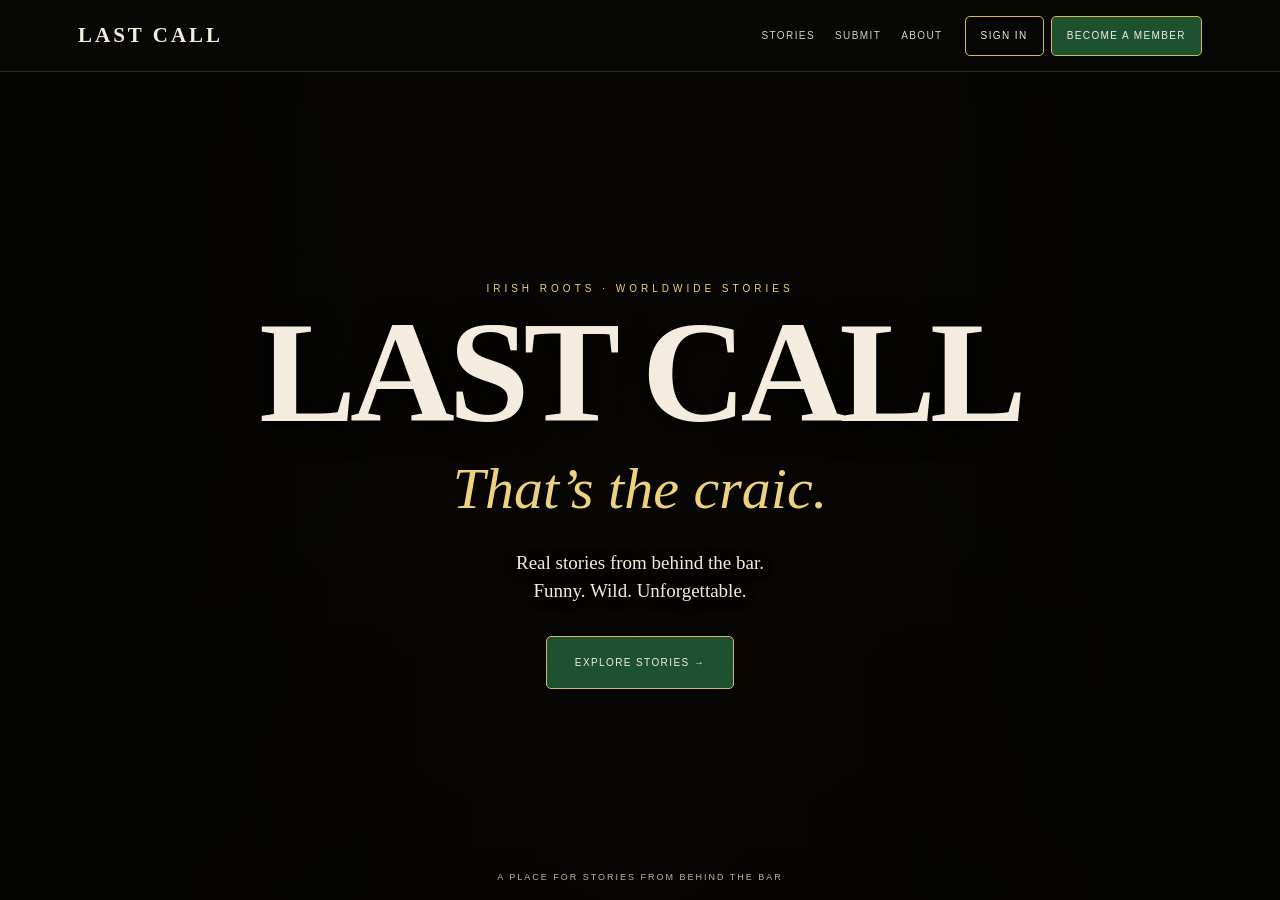
==== commit e42037ea: "Match LAST CALL mobile editorial layout to reference" ====
--- a/index.html
+++ b/index.html
@@ -6,11 +6,12 @@
 <title>LAST CALL — Stories From Behind the Bar</title>
 <meta name="description" content="LAST CALL — funny, wild and unforgettable stories from bartenders and hospitality workers around the world.">
 <style>
-:root{--bg:#070706;--panel:#0d0d0c;--cream:#f4eddf;--gold:#d7b65d;--green:#1e5130;--muted:#aaa193;--line:rgba(215,182,93,.22)}*{box-sizing:border-box}html{scroll-behavior:smooth}body{margin:0;background:var(--bg);color:var(--cream);font-family:Georgia,'Times New Roman',serif}a{text-decoration:none;color:inherit}button{font:inherit}.wrap{width:min(1180px,100%);margin:auto;padding:0 28px}nav{height:72px;background:#070706;border-bottom:1px solid var(--line);position:sticky;top:0;z-index:50}.nav{height:100%;display:flex;align-items:center;gap:25px}.brand{font-size:21px;font-weight:bold;letter-spacing:3px}.navlinks{display:flex;gap:24px;margin-left:auto;font:10px Arial,sans-serif;text-transform:uppercase;letter-spacing:1.5px;color:#d7d0c4}.actions{display:flex;gap:8px}.btn{display:inline-flex;align-items:center;justify-content:center;border:1px solid var(--gold);background:transparent;color:var(--cream);border-radius:5px;padding:12px 17px;min-height:42px;font:10px Arial,sans-serif;text-transform:uppercase;letter-spacing:1.5px;cursor:pointer}.primary{background:var(--green)}.hidden{display:none!important}
-.landing{min-height:calc(100vh - 72px);position:relative;display:grid;place-items:center;text-align:center;overflow:hidden}.landing-bg,.hero-bg{position:absolute;inset:0;background-image:linear-gradient(90deg,rgba(3,3,2,.76),rgba(15,9,4,.25) 50%,rgba(3,3,2,.76)),linear-gradient(180deg,rgba(3,3,2,.5),rgba(4,3,2,.38) 48%,rgba(3,3,2,.84)),url('https://images.unsplash.com/photo-1642191572834-256807f846b7?auto=format&fit=crop&fm=jpg&q=84&w=2200');background-size:cover;background-position:center}.landing-inner{position:relative;z-index:2;width:min(900px,100%);padding:70px 20px}.eyebrow{font:10px Arial,sans-serif;letter-spacing:4px;text-transform:uppercase;color:#ecd27f;margin-bottom:23px}.logo{font-size:clamp(70px,12vw,145px);line-height:.76;letter-spacing:-6px;margin:0;text-shadow:0 5px 30px #000}.script{font-size:clamp(34px,5vw,58px);font-style:italic;color:#ecd27f;margin:27px 0}.lead{font-size:19px;line-height:1.5;margin:0 auto 30px;text-shadow:0 2px 12px #000}.landing .btn{min-height:53px;padding:15px 28px}.note{position:absolute;bottom:18px;z-index:2;left:50%;transform:translateX(-50%);font:9px Arial,sans-serif;letter-spacing:2px;text-transform:uppercase;color:#bfb5a4;white-space:nowrap}
-.hero{min-height:455px;position:relative;display:grid;place-items:center;text-align:center;overflow:hidden}.hero>div{position:relative;z-index:2;padding:60px 20px}.hero .logo{font-size:clamp(65px,11vw,132px)}.hero .script{font-size:clamp(30px,4.5vw,50px);margin:20px 0}.hero p{font-size:16px;line-height:1.6;color:#e0d8ca;margin:0 auto 25px}.section{padding:48px 0;scroll-margin-top:88px}.section-head{display:flex;justify-content:space-between;align-items:end;margin-bottom:16px}.title{font-size:29px;margin:0}.sub{font:9px Arial,sans-serif;color:#918979;text-transform:uppercase;letter-spacing:1.5px}.rule{height:1px;background:linear-gradient(90deg,var(--gold),transparent);margin-bottom:20px}.night{display:grid;grid-template-columns:1.08fr .92fr;border:1px solid var(--line);background:var(--panel)}.night-photo{min-height:290px;background-image:linear-gradient(180deg,rgba(0,0,0,.04),rgba(0,0,0,.5)),url('https://images.unsplash.com/photo-1642191572834-256807f846b7?auto=format&fit=crop&fm=jpg&q=78&w=1400');background-size:cover;background-position:center}.copy{padding:32px}.badge{font:9px Arial,sans-serif;color:#ecd27f;letter-spacing:1.6px;text-transform:uppercase}.copy h2{font-size:30px;line-height:1.12;margin:15px 0 12px}.copy p{font-size:14px;line-height:1.6;color:var(--muted)}.sample{display:inline-block;border:1px solid rgba(215,182,93,.4);padding:5px 7px;margin-top:5px;font:8px Arial,sans-serif;letter-spacing:1.3px;text-transform:uppercase;color:#ecd27f}.meta{font:10px Arial,sans-serif;color:#8f8779;margin-top:18px}.columns{display:grid;grid-template-columns:repeat(3,1fr);gap:12px;margin-top:12px}.card{border:1px solid var(--line);background:#0a0a09;padding:17px}.card h3{font-size:16px;margin:0 0 4px}.view{float:right;font:8px Arial,sans-serif;color:#ecd27f;letter-spacing:1px;text-transform:uppercase}.item{padding:11px 0;border-top:1px solid rgba(215,182,93,.11)}.item:first-of-type{border-top:0}.item strong{display:block;font-size:13px;line-height:1.3}.item span{display:block;font:9px Arial,sans-serif;color:#857d70;margin-top:4px}.cats{display:grid;grid-template-columns:repeat(4,1fr);border:1px solid var(--line);background:#0a0a09}.cat{min-height:150px;padding:23px 14px;display:flex;flex-direction:column;align-items:center;justify-content:center;text-align:center;border-right:1px solid rgba(215,182,93,.15)}.cat:last-child{border-right:0}.mark{font-size:22px;color:#ecd27f;margin-bottom:10px}.cat h3{font-size:17px;margin:0 0 7px}.cat p{font:9px Arial,sans-serif;color:#aaa193;line-height:1.4;margin:0}.world{display:grid;grid-template-columns:repeat(5,1fr);gap:9px}.place{height:102px;border:1px solid var(--line);display:flex;align-items:flex-end;padding:11px;font:9px Arial,sans-serif;letter-spacing:1px;background:linear-gradient(145deg,#382719,#11100d)}.place small{font-size:8px;color:#ecd27f}.cta{border-top:1px solid var(--line);border-bottom:1px solid var(--line);padding:40px 0;display:grid;grid-template-columns:1.2fr .8fr;gap:40px}.cta h2{font-size:34px;font-style:italic;color:#ecd27f;margin:0 0 8px}.muted{font:12px Arial,sans-serif;line-height:1.6;color:var(--muted)}.free{border-left:1px solid var(--line);padding-left:32px}.free strong{color:var(--cream)}footer{padding:27px 0 42px;display:flex;justify-content:space-between;font:9px Arial,sans-serif;text-transform:uppercase;letter-spacing:1.2px;color:#716b60}
-@media(max-width:800px){.wrap{padding:0 18px}.nav{padding:0 18px}.navlinks{display:none}.actions .btn:first-child{display:none}.actions .primary{padding:10px 13px}.brand{font-size:19px}.landing-inner{padding:55px 17px 70px}.logo{font-size:69px;letter-spacing:-4px}.landing .script{font-size:35px}.lead{font-size:17px}.hero{min-height:430px}.hero .logo{font-size:69px}.hero .script{font-size:34px}.section{padding:40px 0}.night{grid-template-columns:1fr}.night-photo{min-height:235px}.copy{padding:24px 20px}.columns{grid-template-columns:1fr}.cats{grid-template-columns:1fr 1fr}.cat{border-right:0;border-bottom:1px solid rgba(215,182,93,.15)}.cat:nth-child(odd){border-right:1px solid rgba(215,182,93,.15)}.cat:nth-last-child(-n+2){border-bottom:0}.world{grid-template-columns:1fr 1fr}.cta{grid-template-columns:1fr;gap:22px}.free{border-left:0;border-top:1px solid var(--line);padding:22px 0 0}footer{padding-left:18px;padding-right:18px;flex-direction:column;gap:10px}}
-@media(max-width:520px){.landing-bg,.hero-bg{background-position:60% center}.eyebrow{font-size:8px;letter-spacing:2.7px}.landing .logo,.hero .logo{font-size:64px}.landing .script{font-size:33px}.note{font-size:7px}.section-head{display:block}.sub{display:block;margin-top:6px}.cats{grid-template-columns:1fr}.cat,.cat:nth-child(odd){border-right:0;border-bottom:1px solid rgba(215,182,93,.15)}.cat:last-child{border-bottom:0}}
+:root{--bg:#070706;--panel:#0b0b0a;--cream:#f4eddf;--gold:#d7b65d;--green:#1e5130;--muted:#aaa193;--line:rgba(215,182,93,.22)}*{box-sizing:border-box}html{scroll-behavior:smooth}body{margin:0;background:var(--bg);color:var(--cream);font-family:Georgia,'Times New Roman',serif}a{text-decoration:none;color:inherit}button{font:inherit}.wrap{width:min(1180px,100%);margin:auto;padding:0 28px}.hidden{display:none!important}nav{height:72px;background:#070706;border-bottom:1px solid var(--line);position:sticky;top:0;z-index:50}.nav{height:100%;display:flex;align-items:center;gap:22px}.brand{font-size:21px;font-weight:bold;letter-spacing:3px;white-space:nowrap}.navlinks{display:flex;gap:20px;margin-left:auto;font:10px Arial,sans-serif;text-transform:uppercase;letter-spacing:1.4px;color:#d7d0c4}.actions{display:flex;gap:7px}.btn{display:inline-flex;align-items:center;justify-content:center;border:1px solid var(--gold);background:transparent;color:var(--cream);border-radius:5px;padding:11px 15px;min-height:40px;font:10px Arial,sans-serif;text-transform:uppercase;letter-spacing:1.4px;cursor:pointer}.primary{background:var(--green)}
+.landing{min-height:calc(100vh - 72px);position:relative;display:grid;place-items:center;text-align:center;overflow:hidden}.landing-bg,.hero-bg{position:absolute;inset:0;background-image:linear-gradient(90deg,rgba(3,3,2,.78),rgba(15,9,4,.28) 50%,rgba(3,3,2,.8)),linear-gradient(180deg,rgba(3,3,2,.48),rgba(4,3,2,.38) 48%,rgba(3,3,2,.86)),url('https://images.unsplash.com/photo-1642191572834-256807f846b7?auto=format&fit=crop&fm=jpg&q=84&w=2200');background-size:cover;background-position:center}.landing-inner{position:relative;z-index:2;width:min(900px,100%);padding:70px 20px}.eyebrow{font:10px Arial,sans-serif;letter-spacing:4px;text-transform:uppercase;color:#ecd27f;margin-bottom:23px}.logo{font-size:clamp(70px,12vw,145px);line-height:.76;letter-spacing:-6px;margin:0;text-shadow:0 5px 30px #000}.script{font-size:clamp(34px,5vw,58px);font-style:italic;color:#ecd27f;margin:27px 0}.lead{font-size:19px;line-height:1.5;margin:0 auto 30px;text-shadow:0 2px 12px #000}.landing .btn{min-height:53px;padding:15px 28px}.note{position:absolute;bottom:18px;z-index:2;left:50%;transform:translateX(-50%);font:9px Arial,sans-serif;letter-spacing:2px;text-transform:uppercase;color:#bfb5a4;white-space:nowrap}
+.hero{min-height:365px;position:relative;display:grid;place-items:center;text-align:center;overflow:hidden;border-bottom:1px solid var(--line)}.hero>div.hero-bg{z-index:0}.hero-content{position:relative;z-index:3;padding:35px 20px 30px;max-width:620px}.hero .logo{font-size:clamp(62px,10vw,112px)}.hero .script{font-size:clamp(27px,4vw,45px);margin:16px 0}.hero p{font-size:13px;line-height:1.5;color:#e0d8ca;margin:0 auto 18px}.hero-pint{position:absolute;z-index:2;left:4%;bottom:-18px;width:175px;height:260px;background:linear-gradient(90deg,rgba(0,0,0,.2),rgba(0,0,0,.05)),url('https://images.unsplash.com/photo-1642191572834-256807f846b7?auto=format&fit=crop&fm=jpg&q=82&w=700');background-size:cover;background-position:center;border-radius:80px 80px 28px 28px;filter:saturate(.9) brightness(.8);box-shadow:0 15px 45px #000}.hero-globe{position:absolute;z-index:2;right:5%;bottom:20px;width:220px;height:220px;border-radius:50%;background:radial-gradient(circle at 35% 30%,rgba(255,220,130,.3),rgba(16,19,16,.15) 45%,rgba(0,0,0,.75) 70%),repeating-radial-gradient(circle at 50% 50%,transparent 0 33px,rgba(215,182,93,.18) 34px 35px),linear-gradient(125deg,transparent 47%,rgba(215,182,93,.22) 48% 49%,transparent 50%),linear-gradient(65deg,transparent 47%,rgba(215,182,93,.16) 48% 49%,transparent 50%);border:1px solid rgba(215,182,93,.28);box-shadow:0 0 70px rgba(215,182,93,.12)}
+.section{padding:34px 0;scroll-margin-top:80px}.section-head{display:flex;justify-content:space-between;align-items:end;margin-bottom:12px}.title{font-size:27px;margin:0}.sub{font:8px Arial,sans-serif;color:#918979;text-transform:uppercase;letter-spacing:1.5px}.rule{height:1px;background:linear-gradient(90deg,var(--gold),transparent);margin-bottom:15px}.night{display:grid;grid-template-columns:1.02fr .98fr;border:1px solid var(--line);background:var(--panel);min-height:245px}.night-photo{min-height:245px;background-image:linear-gradient(180deg,rgba(0,0,0,.04),rgba(0,0,0,.5)),url('https://images.unsplash.com/photo-1514933651103-005eec06c04b?auto=format&fit=crop&fm=jpg&q=80&w=1200');background-size:cover;background-position:center}.copy{padding:23px}.badge{font:8px Arial,sans-serif;color:#ecd27f;letter-spacing:1.5px;text-transform:uppercase}.copy h2{font-size:25px;line-height:1.08;margin:11px 0 9px}.copy p{font-size:12px;line-height:1.5;color:var(--muted);margin:0}.sample{display:inline-block;border:1px solid rgba(215,182,93,.4);padding:4px 6px;margin-top:7px;font:7px Arial,sans-serif;letter-spacing:1.2px;text-transform:uppercase;color:#ecd27f}.meta{font:8px Arial,sans-serif;color:#8f8779;margin-top:13px}.columns{display:grid;grid-template-columns:repeat(3,1fr);gap:10px;margin-top:10px}.card{border:1px solid var(--line);background:#0a0a09;padding:12px}.card h3{font-size:14px;margin:0 0 3px}.view{float:right;font:7px Arial,sans-serif;color:#ecd27f;letter-spacing:1px;text-transform:uppercase}.item{padding:8px 0;border-top:1px solid rgba(215,182,93,.11)}.item:first-of-type{border-top:0}.item strong{display:block;font-size:11px;line-height:1.2}.item span{display:block;font:7px Arial,sans-serif;color:#857d70;margin-top:3px}.cats{display:grid;grid-template-columns:repeat(4,1fr);border:1px solid var(--line);background:#0a0a09}.cat{min-height:125px;padding:14px 8px;display:flex;flex-direction:column;align-items:center;justify-content:center;text-align:center;border-right:1px solid rgba(215,182,93,.15)}.cat:last-child{border-right:0}.mark{font-size:20px;color:#ecd27f;margin-bottom:7px}.cat h3{font-size:14px;margin:0 0 5px}.cat p{font:7px Arial,sans-serif;color:#aaa193;line-height:1.35;margin:0}.world{display:grid;grid-template-columns:repeat(5,1fr);gap:7px}.place{height:85px;border:1px solid var(--line);display:flex;align-items:flex-end;padding:8px;font:7px Arial,sans-serif;letter-spacing:1px;background:linear-gradient(145deg,#382719,#11100d)}.place small{font-size:6px;color:#ecd27f}.cta{border-top:1px solid var(--line);border-bottom:1px solid var(--line);padding:28px 0;display:grid;grid-template-columns:1.2fr .8fr;gap:30px}.cta h2{font-size:29px;font-style:italic;color:#ecd27f;margin:0 0 7px}.muted{font:10px Arial,sans-serif;line-height:1.5;color:var(--muted)}.free{border-left:1px solid var(--line);padding-left:25px}.free strong{color:var(--cream)}footer{padding:22px 0 34px;display:flex;justify-content:space-between;font:8px Arial,sans-serif;text-transform:uppercase;letter-spacing:1.1px;color:#716b60}
+@media(max-width:800px){.wrap{padding:0 10px}nav{height:47px}.nav{padding:0 8px;gap:8px;overflow:hidden}.brand{font-size:12px;letter-spacing:2px}.navlinks{display:flex;gap:9px;margin-left:auto;font-size:6px;letter-spacing:.7px;white-space:nowrap}.actions{gap:3px}.actions .btn{min-height:23px;padding:4px 6px;font-size:5.5px;letter-spacing:.7px;white-space:nowrap}.landing{min-height:calc(100vh - 47px)}.landing-inner{padding:45px 14px 55px}.landing .logo{font-size:64px;letter-spacing:-4px}.landing .script{font-size:33px}.lead{font-size:16px}.hero{min-height:360px}.hero-content{padding:28px 12px 24px;max-width:360px}.hero .logo{font-size:58px;letter-spacing:-4px}.hero .script{font-size:25px;margin:13px 0}.hero p{font-size:9px;line-height:1.45;margin-bottom:14px}.hero .btn{min-height:30px;padding:8px 12px;font-size:7px}.hero-pint{left:-2%;bottom:-8px;width:82px;height:155px;border-radius:38px 38px 12px 12px;opacity:.9}.hero-globe{right:-2%;bottom:16px;width:112px;height:112px}.section{padding:22px 0}.title{font-size:21px}.sub{font-size:6px}.rule{margin-bottom:11px}.section-head{margin-bottom:9px}.night{grid-template-columns:1.05fr .95fr;min-height:185px}.night-photo{min-height:185px}.copy{padding:13px 10px}.badge{font-size:5.5px;letter-spacing:.9px}.copy h2{font-size:16px;margin:7px 0 6px}.copy p{font-size:7px;line-height:1.35}.sample{font-size:5px;padding:3px 4px;margin-top:5px}.meta{font-size:5.5px;margin-top:8px}.columns{grid-template-columns:repeat(3,1fr);gap:5px;margin-top:6px}.card{padding:7px}.card h3{font-size:8px;line-height:1.15;min-height:18px}.view{font-size:4.5px}.item{padding:5px 0}.item strong{font-size:7px;line-height:1.15}.item span{font-size:4.8px;margin-top:2px}.cats{grid-template-columns:repeat(4,1fr)}.cat{min-height:92px;padding:8px 4px;border-right:1px solid rgba(215,182,93,.15)!important;border-bottom:0!important}.mark{font-size:15px;margin-bottom:5px}.cat h3{font-size:8px;margin-bottom:3px}.cat p{font-size:5px;line-height:1.25}.world{grid-template-columns:repeat(5,1fr);gap:4px}.place{height:62px;padding:5px;font-size:5px}.place small{font-size:4.5px}.cta{grid-template-columns:1.1fr .9fr;gap:14px;padding:18px 0}.cta h2{font-size:19px}.muted{font-size:7px;line-height:1.35}.free{border-left:1px solid var(--line);border-top:0;padding:0 0 0 12px}.free strong{font-size:7px}.cta .btn{min-height:24px;padding:5px 7px;font-size:5px}footer{padding:15px 10px 25px;font-size:5px;gap:7px}.note{font-size:6px}}
+@media(max-width:380px){.navlinks{gap:6px;font-size:5.5px}.actions .btn{padding:3px 5px;font-size:5px}.brand{font-size:11px}.hero{min-height:345px}.hero .logo{font-size:53px}.hero .script{font-size:23px}.hero-pint{width:70px}.hero-globe{width:96px;height:96px}.copy h2{font-size:15px}.card h3{font-size:7px}.item strong{font-size:6.5px}}
 </style>
 </head>
 <body>
@@ -19,8 +20,8 @@
 <section class="landing"><div class="landing-bg"></div><div class="landing-inner"><div class="eyebrow">Irish roots · Worldwide stories</div><h1 class="logo">LAST CALL</h1><div class="script">That’s the craic.</div><p class="lead">Real stories from behind the bar.<br>Funny. Wild. Unforgettable.</p><a class="btn primary" href="#stories" onclick="showStories();return false">Explore Stories →</a></div><div class="note">A place for stories from behind the bar</div></section>
 </div>
 <div id="storiesPage" class="hidden">
-<nav><div class="nav wrap"><a class="brand" href="/" onclick="showLanding();return true">LAST CALL</a><div class="navlinks"><a href="#stories">Stories</a><a href="#categories">Categories</a><a href="#about">About</a></div><div class="actions"><a class="btn" href="#join">Sign in</a><a class="btn primary" href="#join">Become a member</a></div></div></nav>
-<header class="hero"><div class="hero-bg"></div><div><div class="eyebrow">Irish roots · Worldwide stories</div><h1 class="logo">LAST CALL</h1><div class="script">Stories From Behind the Bar</div><p>Real stories. Good people. Great craic.<br>From bartenders and hospitality workers across the globe.</p><a class="btn primary" href="#stories">Explore Stories →</a></div></header>
+<nav><div class="nav wrap"><a class="brand" href="/" onclick="showLanding();return true">LAST CALL</a><div class="navlinks"><a href="#stories">Stories</a><a href="#categories">Categories</a><a href="#about">About</a><a href="#join">Join</a></div><div class="actions"><a class="btn" href="#join">Sign in</a><a class="btn primary" href="#join">Become a member</a><a class="btn primary" href="#join">Share your story</a></div></div></nav>
+<header class="hero"><div class="hero-bg"></div><div class="hero-pint"></div><div class="hero-globe"></div><div class="hero-content"><div class="eyebrow">Irish roots · Worldwide stories</div><h1 class="logo">LAST CALL</h1><div class="script">Stories From Behind the Bar</div><p>Real stories. Good people. Great craic.<br>From bartenders and hospitality workers across the globe.</p><a class="btn primary" href="#stories">Explore Stories →</a></div></header>
 <main class="wrap" id="stories">
 <section class="section"><div class="rule"></div><div class="section-head"><h2 class="title">Story of the Night</h2><span class="sub">Featured · changes nightly</span></div><article class="night"><div class="night-photo"></div><div class="copy"><div class="badge">☆ Story of the Night · LAST CALL</div><h2>The Customer Who Refused to Take the Hint</h2><p>A featured sample story while LAST CALL gets started. Some people just don’t get it… and this one went on for hours.</p><span class="sample">Featured sample</span><div class="meta">Dublin, Ireland · 🍺 142 reactions</div></div></article>
 <div class="columns"><div class="card"><h3>☆ Top Stories <span class="view">View all →</span></h3><div class="item"><strong>The Karaoke Night From Hell</strong><span>London, UK · 🍺 98 reactions</span></div><div class="item"><strong>Last Call, Best Call</strong><span>Toronto, Canada · 🍺 76 reactions</span></div><div class="item"><strong>When the Shift Doesn’t End</strong><span>Melbourne, Australia · 🍺 52 reactions</span></div></div><div class="card"><h3>↗ Trending This Week <span class="view">View all →</span></h3><div class="item"><strong>After-Hours Adventures</strong><span>🍺 12 reactions</span></div><div class="item"><strong>Funny Bar Stories</strong><span>🍺 98 reactions</span></div><div class="item"><strong>Dealing with Difficult Customers</strong><span>🍺 76 reactions</span></div></div><div class="card"><h3>◷ Latest Stories <span class="view">View all →</span></h3><div class="item"><strong>A Night in Bangkok</strong><span>Bangkok, Thailand · 12 hours ago</span></div><div class="item"><strong>The Kindness of Strangers</strong><span>Toronto, Canada · 15 hours ago</span></div><div class="item"><strong>Pints, People and Patience</strong><span>Dublin, Ireland · 18 hours ago</span></div></div></div></section>
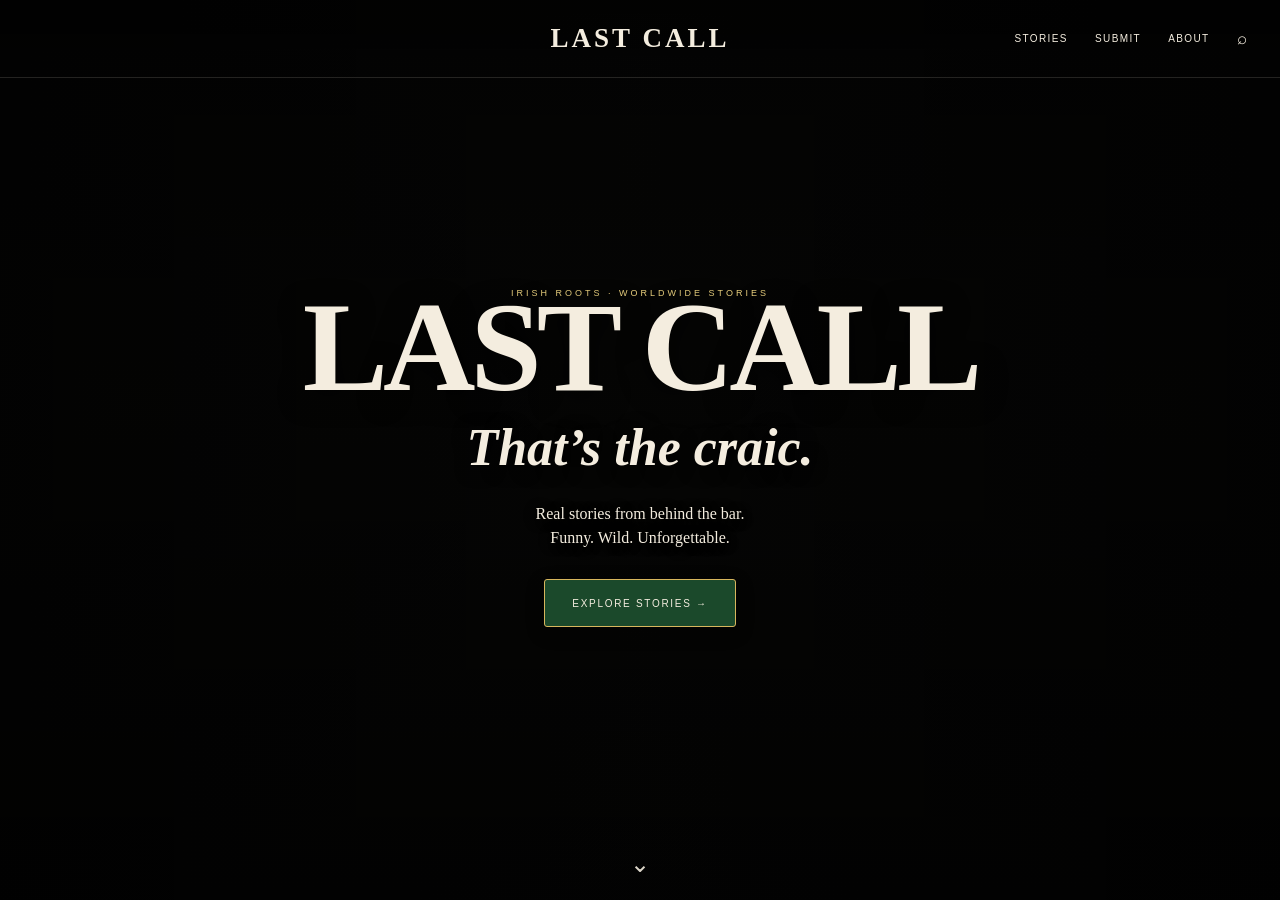
==== commit 73626228: "Match LAST CALL mobile landing layout to approved design" ====
--- a/index.html
+++ b/index.html
@@ -6,29 +6,51 @@
 <title>LAST CALL — Stories From Behind the Bar</title>
 <meta name="description" content="LAST CALL — funny, wild and unforgettable stories from bartenders and hospitality workers around the world.">
 <style>
-:root{--bg:#070706;--panel:#0b0b0a;--cream:#f4eddf;--gold:#d7b65d;--green:#1e5130;--muted:#aaa193;--line:rgba(215,182,93,.22)}*{box-sizing:border-box}html{scroll-behavior:smooth}body{margin:0;background:var(--bg);color:var(--cream);font-family:Georgia,'Times New Roman',serif}a{text-decoration:none;color:inherit}button{font:inherit}.wrap{width:min(1180px,100%);margin:auto;padding:0 28px}.hidden{display:none!important}nav{height:72px;background:#070706;border-bottom:1px solid var(--line);position:sticky;top:0;z-index:50}.nav{height:100%;display:flex;align-items:center;gap:22px}.brand{font-size:21px;font-weight:bold;letter-spacing:3px;white-space:nowrap}.navlinks{display:flex;gap:20px;margin-left:auto;font:10px Arial,sans-serif;text-transform:uppercase;letter-spacing:1.4px;color:#d7d0c4}.actions{display:flex;gap:7px}.btn{display:inline-flex;align-items:center;justify-content:center;border:1px solid var(--gold);background:transparent;color:var(--cream);border-radius:5px;padding:11px 15px;min-height:40px;font:10px Arial,sans-serif;text-transform:uppercase;letter-spacing:1.4px;cursor:pointer}.primary{background:var(--green)}
-.landing{min-height:calc(100vh - 72px);position:relative;display:grid;place-items:center;text-align:center;overflow:hidden}.landing-bg,.hero-bg{position:absolute;inset:0;background-image:linear-gradient(90deg,rgba(3,3,2,.78),rgba(15,9,4,.28) 50%,rgba(3,3,2,.8)),linear-gradient(180deg,rgba(3,3,2,.48),rgba(4,3,2,.38) 48%,rgba(3,3,2,.86)),url('https://images.unsplash.com/photo-1642191572834-256807f846b7?auto=format&fit=crop&fm=jpg&q=84&w=2200');background-size:cover;background-position:center}.landing-inner{position:relative;z-index:2;width:min(900px,100%);padding:70px 20px}.eyebrow{font:10px Arial,sans-serif;letter-spacing:4px;text-transform:uppercase;color:#ecd27f;margin-bottom:23px}.logo{font-size:clamp(70px,12vw,145px);line-height:.76;letter-spacing:-6px;margin:0;text-shadow:0 5px 30px #000}.script{font-size:clamp(34px,5vw,58px);font-style:italic;color:#ecd27f;margin:27px 0}.lead{font-size:19px;line-height:1.5;margin:0 auto 30px;text-shadow:0 2px 12px #000}.landing .btn{min-height:53px;padding:15px 28px}.note{position:absolute;bottom:18px;z-index:2;left:50%;transform:translateX(-50%);font:9px Arial,sans-serif;letter-spacing:2px;text-transform:uppercase;color:#bfb5a4;white-space:nowrap}
-.hero{min-height:365px;position:relative;display:grid;place-items:center;text-align:center;overflow:hidden;border-bottom:1px solid var(--line)}.hero>div.hero-bg{z-index:0}.hero-content{position:relative;z-index:3;padding:35px 20px 30px;max-width:620px}.hero .logo{font-size:clamp(62px,10vw,112px)}.hero .script{font-size:clamp(27px,4vw,45px);margin:16px 0}.hero p{font-size:13px;line-height:1.5;color:#e0d8ca;margin:0 auto 18px}.hero-pint{position:absolute;z-index:2;left:4%;bottom:-18px;width:175px;height:260px;background:linear-gradient(90deg,rgba(0,0,0,.2),rgba(0,0,0,.05)),url('https://images.unsplash.com/photo-1642191572834-256807f846b7?auto=format&fit=crop&fm=jpg&q=82&w=700');background-size:cover;background-position:center;border-radius:80px 80px 28px 28px;filter:saturate(.9) brightness(.8);box-shadow:0 15px 45px #000}.hero-globe{position:absolute;z-index:2;right:5%;bottom:20px;width:220px;height:220px;border-radius:50%;background:radial-gradient(circle at 35% 30%,rgba(255,220,130,.3),rgba(16,19,16,.15) 45%,rgba(0,0,0,.75) 70%),repeating-radial-gradient(circle at 50% 50%,transparent 0 33px,rgba(215,182,93,.18) 34px 35px),linear-gradient(125deg,transparent 47%,rgba(215,182,93,.22) 48% 49%,transparent 50%),linear-gradient(65deg,transparent 47%,rgba(215,182,93,.16) 48% 49%,transparent 50%);border:1px solid rgba(215,182,93,.28);box-shadow:0 0 70px rgba(215,182,93,.12)}
-.section{padding:34px 0;scroll-margin-top:80px}.section-head{display:flex;justify-content:space-between;align-items:end;margin-bottom:12px}.title{font-size:27px;margin:0}.sub{font:8px Arial,sans-serif;color:#918979;text-transform:uppercase;letter-spacing:1.5px}.rule{height:1px;background:linear-gradient(90deg,var(--gold),transparent);margin-bottom:15px}.night{display:grid;grid-template-columns:1.02fr .98fr;border:1px solid var(--line);background:var(--panel);min-height:245px}.night-photo{min-height:245px;background-image:linear-gradient(180deg,rgba(0,0,0,.04),rgba(0,0,0,.5)),url('https://images.unsplash.com/photo-1514933651103-005eec06c04b?auto=format&fit=crop&fm=jpg&q=80&w=1200');background-size:cover;background-position:center}.copy{padding:23px}.badge{font:8px Arial,sans-serif;color:#ecd27f;letter-spacing:1.5px;text-transform:uppercase}.copy h2{font-size:25px;line-height:1.08;margin:11px 0 9px}.copy p{font-size:12px;line-height:1.5;color:var(--muted);margin:0}.sample{display:inline-block;border:1px solid rgba(215,182,93,.4);padding:4px 6px;margin-top:7px;font:7px Arial,sans-serif;letter-spacing:1.2px;text-transform:uppercase;color:#ecd27f}.meta{font:8px Arial,sans-serif;color:#8f8779;margin-top:13px}.columns{display:grid;grid-template-columns:repeat(3,1fr);gap:10px;margin-top:10px}.card{border:1px solid var(--line);background:#0a0a09;padding:12px}.card h3{font-size:14px;margin:0 0 3px}.view{float:right;font:7px Arial,sans-serif;color:#ecd27f;letter-spacing:1px;text-transform:uppercase}.item{padding:8px 0;border-top:1px solid rgba(215,182,93,.11)}.item:first-of-type{border-top:0}.item strong{display:block;font-size:11px;line-height:1.2}.item span{display:block;font:7px Arial,sans-serif;color:#857d70;margin-top:3px}.cats{display:grid;grid-template-columns:repeat(4,1fr);border:1px solid var(--line);background:#0a0a09}.cat{min-height:125px;padding:14px 8px;display:flex;flex-direction:column;align-items:center;justify-content:center;text-align:center;border-right:1px solid rgba(215,182,93,.15)}.cat:last-child{border-right:0}.mark{font-size:20px;color:#ecd27f;margin-bottom:7px}.cat h3{font-size:14px;margin:0 0 5px}.cat p{font:7px Arial,sans-serif;color:#aaa193;line-height:1.35;margin:0}.world{display:grid;grid-template-columns:repeat(5,1fr);gap:7px}.place{height:85px;border:1px solid var(--line);display:flex;align-items:flex-end;padding:8px;font:7px Arial,sans-serif;letter-spacing:1px;background:linear-gradient(145deg,#382719,#11100d)}.place small{font-size:6px;color:#ecd27f}.cta{border-top:1px solid var(--line);border-bottom:1px solid var(--line);padding:28px 0;display:grid;grid-template-columns:1.2fr .8fr;gap:30px}.cta h2{font-size:29px;font-style:italic;color:#ecd27f;margin:0 0 7px}.muted{font:10px Arial,sans-serif;line-height:1.5;color:var(--muted)}.free{border-left:1px solid var(--line);padding-left:25px}.free strong{color:var(--cream)}footer{padding:22px 0 34px;display:flex;justify-content:space-between;font:8px Arial,sans-serif;text-transform:uppercase;letter-spacing:1.1px;color:#716b60}
-@media(max-width:800px){.wrap{padding:0 10px}nav{height:47px}.nav{padding:0 8px;gap:8px;overflow:hidden}.brand{font-size:12px;letter-spacing:2px}.navlinks{display:flex;gap:9px;margin-left:auto;font-size:6px;letter-spacing:.7px;white-space:nowrap}.actions{gap:3px}.actions .btn{min-height:23px;padding:4px 6px;font-size:5.5px;letter-spacing:.7px;white-space:nowrap}.landing{min-height:calc(100vh - 47px)}.landing-inner{padding:45px 14px 55px}.landing .logo{font-size:64px;letter-spacing:-4px}.landing .script{font-size:33px}.lead{font-size:16px}.hero{min-height:360px}.hero-content{padding:28px 12px 24px;max-width:360px}.hero .logo{font-size:58px;letter-spacing:-4px}.hero .script{font-size:25px;margin:13px 0}.hero p{font-size:9px;line-height:1.45;margin-bottom:14px}.hero .btn{min-height:30px;padding:8px 12px;font-size:7px}.hero-pint{left:-2%;bottom:-8px;width:82px;height:155px;border-radius:38px 38px 12px 12px;opacity:.9}.hero-globe{right:-2%;bottom:16px;width:112px;height:112px}.section{padding:22px 0}.title{font-size:21px}.sub{font-size:6px}.rule{margin-bottom:11px}.section-head{margin-bottom:9px}.night{grid-template-columns:1.05fr .95fr;min-height:185px}.night-photo{min-height:185px}.copy{padding:13px 10px}.badge{font-size:5.5px;letter-spacing:.9px}.copy h2{font-size:16px;margin:7px 0 6px}.copy p{font-size:7px;line-height:1.35}.sample{font-size:5px;padding:3px 4px;margin-top:5px}.meta{font-size:5.5px;margin-top:8px}.columns{grid-template-columns:repeat(3,1fr);gap:5px;margin-top:6px}.card{padding:7px}.card h3{font-size:8px;line-height:1.15;min-height:18px}.view{font-size:4.5px}.item{padding:5px 0}.item strong{font-size:7px;line-height:1.15}.item span{font-size:4.8px;margin-top:2px}.cats{grid-template-columns:repeat(4,1fr)}.cat{min-height:92px;padding:8px 4px;border-right:1px solid rgba(215,182,93,.15)!important;border-bottom:0!important}.mark{font-size:15px;margin-bottom:5px}.cat h3{font-size:8px;margin-bottom:3px}.cat p{font-size:5px;line-height:1.25}.world{grid-template-columns:repeat(5,1fr);gap:4px}.place{height:62px;padding:5px;font-size:5px}.place small{font-size:4.5px}.cta{grid-template-columns:1.1fr .9fr;gap:14px;padding:18px 0}.cta h2{font-size:19px}.muted{font-size:7px;line-height:1.35}.free{border-left:1px solid var(--line);border-top:0;padding:0 0 0 12px}.free strong{font-size:7px}.cta .btn{min-height:24px;padding:5px 7px;font-size:5px}footer{padding:15px 10px 25px;font-size:5px;gap:7px}.note{font-size:6px}}
-@media(max-width:380px){.navlinks{gap:6px;font-size:5.5px}.actions .btn{padding:3px 5px;font-size:5px}.brand{font-size:11px}.hero{min-height:345px}.hero .logo{font-size:53px}.hero .script{font-size:23px}.hero-pint{width:70px}.hero-globe{width:96px;height:96px}.copy h2{font-size:15px}.card h3{font-size:7px}.item strong{font-size:6.5px}}
+:root{--black:#070706;--cream:#f4eddf;--gold:#d7b65d;--green:#205b37;--muted:#aaa193;--line:rgba(215,182,93,.25)}*{box-sizing:border-box}html{scroll-behavior:smooth}body{margin:0;background:var(--black);color:var(--cream);font-family:Georgia,'Times New Roman',serif}a{color:inherit;text-decoration:none}button{font:inherit}.hidden{display:none!important}.wrap{width:min(1180px,100%);margin:auto;padding:0 28px}
+/* APPROVED LANDING PAGE */
+.landing{height:100svh;min-height:620px;position:relative;overflow:hidden;display:flex;align-items:center;justify-content:center;text-align:center}.landing-bg{position:absolute;inset:0;background-image:linear-gradient(90deg,rgba(0,0,0,.62),rgba(0,0,0,.18) 50%,rgba(0,0,0,.62)),linear-gradient(180deg,rgba(0,0,0,.46),rgba(0,0,0,.10) 45%,rgba(0,0,0,.58)),url('https://images.unsplash.com/photo-1514933651103-005eec06c04b?auto=format&fit=crop&fm=jpg&q=88&w=2200');background-size:cover;background-position:center}.landing-nav{position:absolute;z-index:5;top:0;left:0;width:100%;height:78px;display:flex;align-items:center;padding:0 32px;border-bottom:1px solid rgba(244,237,223,.14);background:linear-gradient(180deg,rgba(0,0,0,.45),transparent)}.hamburger{font:25px Arial,sans-serif;width:34px;display:none}.landing-brand{position:absolute;left:50%;transform:translateX(-50%);font-size:27px;font-weight:bold;letter-spacing:3px}.landing-links{margin-left:auto;display:flex;align-items:center;gap:27px;font:10px Arial,sans-serif;text-transform:uppercase;letter-spacing:1.4px}.search{font-size:17px}.landing-content{position:relative;z-index:3;width:min(760px,92%);margin-top:15px}.landing-logo{font-size:clamp(72px,10vw,138px);font-weight:bold;line-height:.78;letter-spacing:-5px;margin:0;text-shadow:0 5px 28px rgba(0,0,0,.8)}.landing-script{font-size:clamp(30px,4.4vw,52px);font-style:italic;font-weight:bold;margin:20px 0 25px;text-shadow:0 3px 18px #000}.landing-lead{font-size:16px;line-height:1.55;margin:0 auto 28px;text-shadow:0 2px 12px #000}.explore{display:inline-flex;align-items:center;justify-content:center;border:1px solid var(--gold);background:rgba(31,82,48,.9);color:var(--cream);padding:14px 27px;min-height:48px;border-radius:3px;font:10px Arial,sans-serif;text-transform:uppercase;letter-spacing:1.7px;box-shadow:0 5px 18px rgba(0,0,0,.3)}.scroll-mark{position:absolute;z-index:4;bottom:22px;left:50%;font:24px Arial,sans-serif;transform:translateX(-50%);opacity:.9}
+/* STORIES PAGE */
+.stories-nav{height:62px;background:#070706;border-bottom:1px solid var(--line);position:sticky;top:0;z-index:50}.stories-nav-inner{height:100%;display:flex;align-items:center;gap:18px}.stories-brand{font-size:19px;font-weight:bold;letter-spacing:3px}.navlinks{display:flex;gap:17px;margin-left:auto;font:9px Arial,sans-serif;text-transform:uppercase;letter-spacing:1.2px}.actions{display:flex;gap:6px}.btn{display:inline-flex;align-items:center;justify-content:center;border:1px solid var(--gold);background:transparent;color:var(--cream);border-radius:4px;padding:9px 12px;min-height:34px;font:8px Arial,sans-serif;text-transform:uppercase;letter-spacing:1.1px}.primary{background:var(--green)}.stories-hero{height:350px;position:relative;display:grid;place-items:center;text-align:center;overflow:hidden;border-bottom:1px solid var(--line)}.stories-bg{position:absolute;inset:0;background-image:linear-gradient(90deg,rgba(0,0,0,.8),rgba(0,0,0,.28) 50%,rgba(0,0,0,.82)),linear-gradient(180deg,rgba(0,0,0,.4),rgba(0,0,0,.55)),url('https://images.unsplash.com/photo-1642191572834-256807f846b7?auto=format&fit=crop&fm=jpg&q=82&w=2200');background-size:cover;background-position:center}.stories-hero-content{position:relative;z-index:3}.eyebrow{font:9px Arial,sans-serif;letter-spacing:3px;text-transform:uppercase;color:#ecd27f}.stories-logo{font-size:clamp(58px,9vw,108px);line-height:.78;letter-spacing:-4px;margin:14px 0}.stories-script{font-size:clamp(25px,4vw,43px);font-style:italic;color:#ecd27f}.stories-hero p{font-size:12px;line-height:1.5;margin:14px 0 17px}.section{padding:28px 0}.rule{height:1px;background:linear-gradient(90deg,var(--gold),transparent);margin-bottom:13px}.section-head{display:flex;justify-content:space-between;align-items:end;margin-bottom:10px}.title{font-size:25px;margin:0}.sub{font:8px Arial,sans-serif;color:#918979;text-transform:uppercase;letter-spacing:1.4px}.night{display:grid;grid-template-columns:1.04fr .96fr;border:1px solid var(--line);background:#0b0b0a;min-height:230px}.night-photo{min-height:230px;background-image:linear-gradient(180deg,rgba(0,0,0,.04),rgba(0,0,0,.5)),url('https://images.unsplash.com/photo-1514933651103-005eec06c04b?auto=format&fit=crop&fm=jpg&q=80&w=1200');background-size:cover;background-position:center}.copy{padding:22px}.badge{font:8px Arial,sans-serif;color:#ecd27f;letter-spacing:1.4px;text-transform:uppercase}.copy h2{font-size:25px;line-height:1.08;margin:10px 0}.copy p{font-size:12px;line-height:1.5;color:var(--muted);margin:0}.sample{display:inline-block;border:1px solid rgba(215,182,93,.4);padding:4px 6px;margin-top:7px;font:7px Arial,sans-serif;letter-spacing:1px;text-transform:uppercase;color:#ecd27f}.meta{font:8px Arial,sans-serif;color:#8f8779;margin-top:12px}.columns{display:grid;grid-template-columns:repeat(3,1fr);gap:9px;margin-top:9px}.card{border:1px solid var(--line);background:#0a0a09;padding:11px}.card h3{font-size:14px;margin:0 0 2px}.view{float:right;font:7px Arial,sans-serif;color:#ecd27f;letter-spacing:1px;text-transform:uppercase}.item{padding:7px 0;border-top:1px solid rgba(215,182,93,.11)}.item:first-of-type{border-top:0}.item strong{display:block;font-size:11px;line-height:1.2}.item span{display:block;font:7px Arial,sans-serif;color:#857d70;margin-top:3px}.cats{display:grid;grid-template-columns:repeat(4,1fr);border:1px solid var(--line);background:#0a0a09}.cat{min-height:118px;padding:12px 8px;display:flex;flex-direction:column;align-items:center;justify-content:center;text-align:center;border-right:1px solid rgba(215,182,93,.15)}.cat:last-child{border-right:0}.mark{font-size:20px;color:#ecd27f;margin-bottom:6px}.cat h3{font-size:14px;margin:0 0 5px}.cat p{font:7px Arial,sans-serif;color:#aaa193;line-height:1.35;margin:0}.world{display:grid;grid-template-columns:repeat(5,1fr);gap:6px}.place{height:78px;border:1px solid var(--line);display:flex;align-items:flex-end;padding:8px;font:7px Arial,sans-serif;letter-spacing:1px;background:linear-gradient(145deg,#382719,#11100d)}.place small{font-size:6px;color:#ecd27f}.cta{border-top:1px solid var(--line);border-bottom:1px solid var(--line);padding:25px 0;display:grid;grid-template-columns:1.15fr .85fr;gap:28px}.cta h2{font-size:28px;font-style:italic;color:#ecd27f;margin:0 0 6px}.muted{font:10px Arial,sans-serif;line-height:1.5;color:var(--muted)}.free{border-left:1px solid var(--line);padding-left:24px}footer{padding:20px 0 32px;display:flex;justify-content:space-between;font:8px Arial,sans-serif;text-transform:uppercase;letter-spacing:1px;color:#716b60}
+@media(max-width:800px){.wrap{padding:0 9px}.landing{min-height:620px;height:100svh}.landing-nav{height:55px;padding:0 16px}.hamburger{display:block}.landing-brand{font-size:17px;letter-spacing:2.5px}.landing-links{gap:13px;font-size:6.5px;letter-spacing:.8px}.landing-content{margin-top:10px;width:90%}.landing-logo{font-size:63px;letter-spacing:-4px}.landing-script{font-size:29px;margin:15px 0 20px}.landing-lead{font-size:12px;line-height:1.45;margin-bottom:21px}.explore{min-height:40px;padding:10px 19px;font-size:7px;letter-spacing:1.2px}.scroll-mark{font-size:19px;bottom:12px}.stories-nav{height:48px}.stories-nav-inner{padding:0 8px;gap:8px;overflow:hidden}.stories-brand{font-size:12px;letter-spacing:2px}.navlinks{gap:8px;font-size:5.5px;white-space:nowrap}.actions{gap:3px}.actions .btn{min-height:23px;padding:4px 5px;font-size:5px;letter-spacing:.6px;white-space:nowrap}.stories-hero{height:315px}.stories-logo{font-size:58px}.stories-script{font-size:24px}.stories-hero p{font-size:9px;margin:10px 0 13px}.section{padding:21px 0}.title{font-size:20px}.sub{font-size:6px}.night{grid-template-columns:1.05fr .95fr;min-height:180px}.night-photo{min-height:180px}.copy{padding:11px 9px}.badge{font-size:5.2px}.copy h2{font-size:15px;margin:7px 0 5px}.copy p{font-size:6.5px}.sample{font-size:4.5px;padding:3px;margin-top:4px}.meta{font-size:5px;margin-top:7px}.columns{gap:5px;margin-top:6px}.card{padding:6px}.card h3{font-size:7.5px;min-height:17px}.view{font-size:4px}.item{padding:5px 0}.item strong{font-size:6.5px}.item span{font-size:4.5px}.cats{grid-template-columns:repeat(4,1fr)}.cat{min-height:86px;padding:7px 3px}.mark{font-size:14px;margin-bottom:4px}.cat h3{font-size:7.5px}.cat p{font-size:4.7px}.world{gap:4px}.place{height:58px;padding:4px;font-size:4.5px}.place small{font-size:4px}.cta{grid-template-columns:1.1fr .9fr;gap:12px;padding:17px 0}.cta h2{font-size:18px}.muted{font-size:6.5px}.free{padding-left:11px}.cta .btn{min-height:23px;padding:5px 6px;font-size:4.5px}footer{padding:13px 9px 23px;font-size:4.5px}}
+@media(max-width:390px){.landing-links{gap:9px;font-size:6px}.landing-brand{font-size:16px}.landing-logo{font-size:58px}.landing-script{font-size:27px}.landing-lead{font-size:11px}.landing-nav{padding:0 11px}.hamburger{font-size:22px;width:27px}.stories-hero{height:300px}.stories-logo{font-size:53px}.navlinks{gap:6px;font-size:5px}.actions .btn{font-size:4.5px;padding:3px 4px}}
 </style>
 </head>
 <body>
 <div id="landing">
-<nav><div class="nav wrap"><a class="brand" href="/" onclick="showLanding();return true">LAST CALL</a><div class="navlinks"><a href="#stories" onclick="showStories();return false">Stories</a><a href="#stories" onclick="showStories();return false">Submit</a><a href="#about" onclick="showStories();return false">About</a></div><div class="actions"><a class="btn" href="#join" onclick="showStories();return false">Sign in</a><a class="btn primary" href="#join" onclick="showStories();return false">Become a member</a></div></div></nav>
-<section class="landing"><div class="landing-bg"></div><div class="landing-inner"><div class="eyebrow">Irish roots · Worldwide stories</div><h1 class="logo">LAST CALL</h1><div class="script">That’s the craic.</div><p class="lead">Real stories from behind the bar.<br>Funny. Wild. Unforgettable.</p><a class="btn primary" href="#stories" onclick="showStories();return false">Explore Stories →</a></div><div class="note">A place for stories from behind the bar</div></section>
+  <section class="landing">
+    <div class="landing-bg"></div>
+    <nav class="landing-nav">
+      <div class="hamburger">☰</div>
+      <a class="landing-brand" href="/">LAST CALL</a>
+      <div class="landing-links">
+        <a href="#stories" onclick="showStories();return false">Stories</a>
+        <a href="#stories" onclick="showStories();return false">Submit</a>
+        <a href="#about" onclick="showStories();return false">About</a>
+        <span class="search">⌕</span>
+      </div>
+    </nav>
+    <div class="landing-content">
+      <div class="eyebrow">Irish roots · Worldwide stories</div>
+      <h1 class="landing-logo">LAST CALL</h1>
+      <div class="landing-script">That’s the craic.</div>
+      <p class="landing-lead">Real stories from behind the bar.<br>Funny. Wild. Unforgettable.</p>
+      <a class="explore" href="#stories" onclick="showStories();return false">Explore Stories →</a>
+    </div>
+    <div class="scroll-mark">⌄</div>
+  </section>
 </div>
+
 <div id="storiesPage" class="hidden">
-<nav><div class="nav wrap"><a class="brand" href="/" onclick="showLanding();return true">LAST CALL</a><div class="navlinks"><a href="#stories">Stories</a><a href="#categories">Categories</a><a href="#about">About</a><a href="#join">Join</a></div><div class="actions"><a class="btn" href="#join">Sign in</a><a class="btn primary" href="#join">Become a member</a><a class="btn primary" href="#join">Share your story</a></div></div></nav>
-<header class="hero"><div class="hero-bg"></div><div class="hero-pint"></div><div class="hero-globe"></div><div class="hero-content"><div class="eyebrow">Irish roots · Worldwide stories</div><h1 class="logo">LAST CALL</h1><div class="script">Stories From Behind the Bar</div><p>Real stories. Good people. Great craic.<br>From bartenders and hospitality workers across the globe.</p><a class="btn primary" href="#stories">Explore Stories →</a></div></header>
-<main class="wrap" id="stories">
-<section class="section"><div class="rule"></div><div class="section-head"><h2 class="title">Story of the Night</h2><span class="sub">Featured · changes nightly</span></div><article class="night"><div class="night-photo"></div><div class="copy"><div class="badge">☆ Story of the Night · LAST CALL</div><h2>The Customer Who Refused to Take the Hint</h2><p>A featured sample story while LAST CALL gets started. Some people just don’t get it… and this one went on for hours.</p><span class="sample">Featured sample</span><div class="meta">Dublin, Ireland · 🍺 142 reactions</div></div></article>
-<div class="columns"><div class="card"><h3>☆ Top Stories <span class="view">View all →</span></h3><div class="item"><strong>The Karaoke Night From Hell</strong><span>London, UK · 🍺 98 reactions</span></div><div class="item"><strong>Last Call, Best Call</strong><span>Toronto, Canada · 🍺 76 reactions</span></div><div class="item"><strong>When the Shift Doesn’t End</strong><span>Melbourne, Australia · 🍺 52 reactions</span></div></div><div class="card"><h3>↗ Trending This Week <span class="view">View all →</span></h3><div class="item"><strong>After-Hours Adventures</strong><span>🍺 12 reactions</span></div><div class="item"><strong>Funny Bar Stories</strong><span>🍺 98 reactions</span></div><div class="item"><strong>Dealing with Difficult Customers</strong><span>🍺 76 reactions</span></div></div><div class="card"><h3>◷ Latest Stories <span class="view">View all →</span></h3><div class="item"><strong>A Night in Bangkok</strong><span>Bangkok, Thailand · 12 hours ago</span></div><div class="item"><strong>The Kindness of Strangers</strong><span>Toronto, Canada · 15 hours ago</span></div><div class="item"><strong>Pints, People and Patience</strong><span>Dublin, Ireland · 18 hours ago</span></div></div></div></section>
-<section class="section" id="categories"><div class="section-head"><h2 class="title">Explore by Category</h2><span class="sub">Four ways in</span></div><div class="cats"><a class="cat" href="#"><div class="mark">◷</div><h3>Closing Time</h3><p>The last stories,<br>from the best stories.</p></a><a class="cat" href="#"><div class="mark">◒</div><h3>After Hours</h3><p>When the real<br>night begins.</p></a><a class="cat" href="#"><div class="mark">✦</div><h3>Bar Wisdom</h3><p>Lessons from<br>the bar.</p></a><a class="cat" href="#"><div class="mark">♧</div><h3>Staff Hours</h3><p>The highs, the lows,<br>the in-betweens.</p></a></div></section>
-<section class="section"><div class="section-head"><h2 class="title">Stories from Around the World</h2><span class="sub">Irish roots · worldwide stories</span></div><div class="world"><a class="place" href="#"><b>IRELAND<br><small>Explore →</small></b></a><a class="place" href="#"><b>USA<br><small>Explore →</small></b></a><a class="place" href="#"><b>UK<br><small>Explore →</small></b></a><a class="place" href="#"><b>AUSTRALIA<br><small>Explore →</small></b></a><a class="place" href="#"><b>ALL COUNTRIES<br><small>Explore →</small></b></a></div></section>
-<section class="cta" id="join"><div><h2>Tell Us Your Story</h2><p class="muted">Anonymous or not, we want to hear it — the funny, the crazy, the heartfelt — whatever’s behind the bar, it matters.</p><a class="btn primary" href="#">Share your story →</a></div><div class="free"><p class="muted">To keep the stories going, feel free to become a member.<br><strong>It’s completely FREE to join. No subscription. No fees. Just good stories.</strong></p><a class="btn primary" href="#">Become a free member →</a></div></section>
-</main><footer class="wrap"><span>LAST CALL · Irish roots, worldwide stories</span><span>Stories · Submit · About · Privacy</span></footer>
+  <nav class="stories-nav"><div class="stories-nav-inner wrap"><a class="stories-brand" href="/" onclick="showLanding();return false">LAST CALL</a><div class="navlinks"><a href="#stories">Home</a><a href="#stories">Stories</a><a href="#categories">Categories</a><a href="#about">About</a><a href="#join">Join</a></div><div class="actions"><a class="btn" href="#join">Sign in</a><a class="btn primary" href="#join">Become a member</a><a class="btn primary" href="#join">Share your story</a></div></div></nav>
+  <header class="stories-hero"><div class="stories-bg"></div><div class="stories-hero-content"><div class="eyebrow">Irish roots · Worldwide stories</div><h1 class="stories-logo">LAST CALL</h1><div class="stories-script">Stories From Behind the Bar</div><p>Real stories. Good people. Great craic.<br>From bartenders and hospitality workers across the globe.</p><a class="explore" href="#stories">Explore Stories →</a></div></header>
+  <main class="wrap" id="stories">
+    <section class="section"><div class="rule"></div><div class="section-head"><h2 class="title">Story of the Night</h2><span class="sub">Featured · changes nightly</span></div><article class="night"><div class="night-photo"></div><div class="copy"><div class="badge">☆ Story of the Night · LAST CALL</div><h2>The Customer Who Refused to Take the Hint</h2><p>A featured sample story while LAST CALL gets started. Some people just don’t get it… and this one went on for hours.</p><span class="sample">Featured sample</span><div class="meta">Dublin, Ireland · 🍺 142 reactions</div></div></article>
+    <div class="columns"><div class="card"><h3>☆ Top Stories <span class="view">View all →</span></h3><div class="item"><strong>The Karaoke Night From Hell</strong><span>London, UK · 🍺 98 reactions</span></div><div class="item"><strong>Last Call, Best Call</strong><span>Toronto, Canada · 🍺 76 reactions</span></div><div class="item"><strong>When the Shift Doesn’t End</strong><span>Melbourne, Australia · 🍺 52 reactions</span></div></div><div class="card"><h3>↗ Trending This Week <span class="view">View all →</span></h3><div class="item"><strong>After-Hours Adventures</strong><span>🍺 12 reactions</span></div><div class="item"><strong>Funny Bar Stories</strong><span>🍺 98 reactions</span></div><div class="item"><strong>Dealing with Difficult Customers</strong><span>🍺 76 reactions</span></div></div><div class="card"><h3>◷ Latest Stories <span class="view">View all →</span></h3><div class="item"><strong>A Night in Bangkok</strong><span>Bangkok, Thailand · 12 hours ago</span></div><div class="item"><strong>The Kindness of Strangers</strong><span>Toronto, Canada · 15 hours ago</span></div><div class="item"><strong>Pints, People and Patience</strong><span>Dublin, Ireland · 18 hours ago</span></div></div></div></section>
+    <section class="section" id="categories"><div class="section-head"><h2 class="title">Explore by Category</h2><span class="sub">Four ways in</span></div><div class="cats"><a class="cat" href="#"><div class="mark">◷</div><h3>Closing Time</h3><p>The last stories,<br>from the best stories.</p></a><a class="cat" href="#"><div class="mark">◒</div><h3>After Hours</h3><p>When the real<br>night begins.</p></a><a class="cat" href="#"><div class="mark">✦</div><h3>Bar Wisdom</h3><p>Lessons from<br>the bar.</p></a><a class="cat" href="#"><div class="mark">♧</div><h3>Staff Hours</h3><p>The highs, the lows,<br>the in-betweens.</p></a></div></section>
+    <section class="section"><div class="section-head"><h2 class="title">Stories from Around the World</h2><span class="sub">Irish roots · worldwide stories</span></div><div class="world"><a class="place" href="#"><b>IRELAND<br><small>Explore →</small></b></a><a class="place" href="#"><b>USA<br><small>Explore →</small></b></a><a class="place" href="#"><b>UK<br><small>Explore →</small></b></a><a class="place" href="#"><b>AUSTRALIA<br><small>Explore →</small></b></a><a class="place" href="#"><b>ALL COUNTRIES<br><small>Explore →</small></b></a></div></section>
+    <section class="cta" id="join"><div><h2>Tell Us Your Story</h2><p class="muted">Anonymous or not, we want to hear it — the funny, the crazy, the heartfelt — whatever’s behind the bar, it matters.</p><a class="btn primary" href="#">Share your story →</a></div><div class="free"><p class="muted">To keep the stories going, feel free to become a member.<br><strong>It’s completely FREE to join. No subscription. No fees. Just good stories.</strong></p><a class="btn primary" href="#">Become a free member →</a></div></section>
+  </main>
+  <footer class="wrap"><span>LAST CALL · Irish roots, worldwide stories</span><span>Stories · Submit · About · Privacy</span></footer>
 </div>
 <script>
 function showLanding(){history.pushState({},'',location.pathname);document.getElementById('landing').classList.remove('hidden');document.getElementById('storiesPage').classList.add('hidden');window.scrollTo(0,0)}
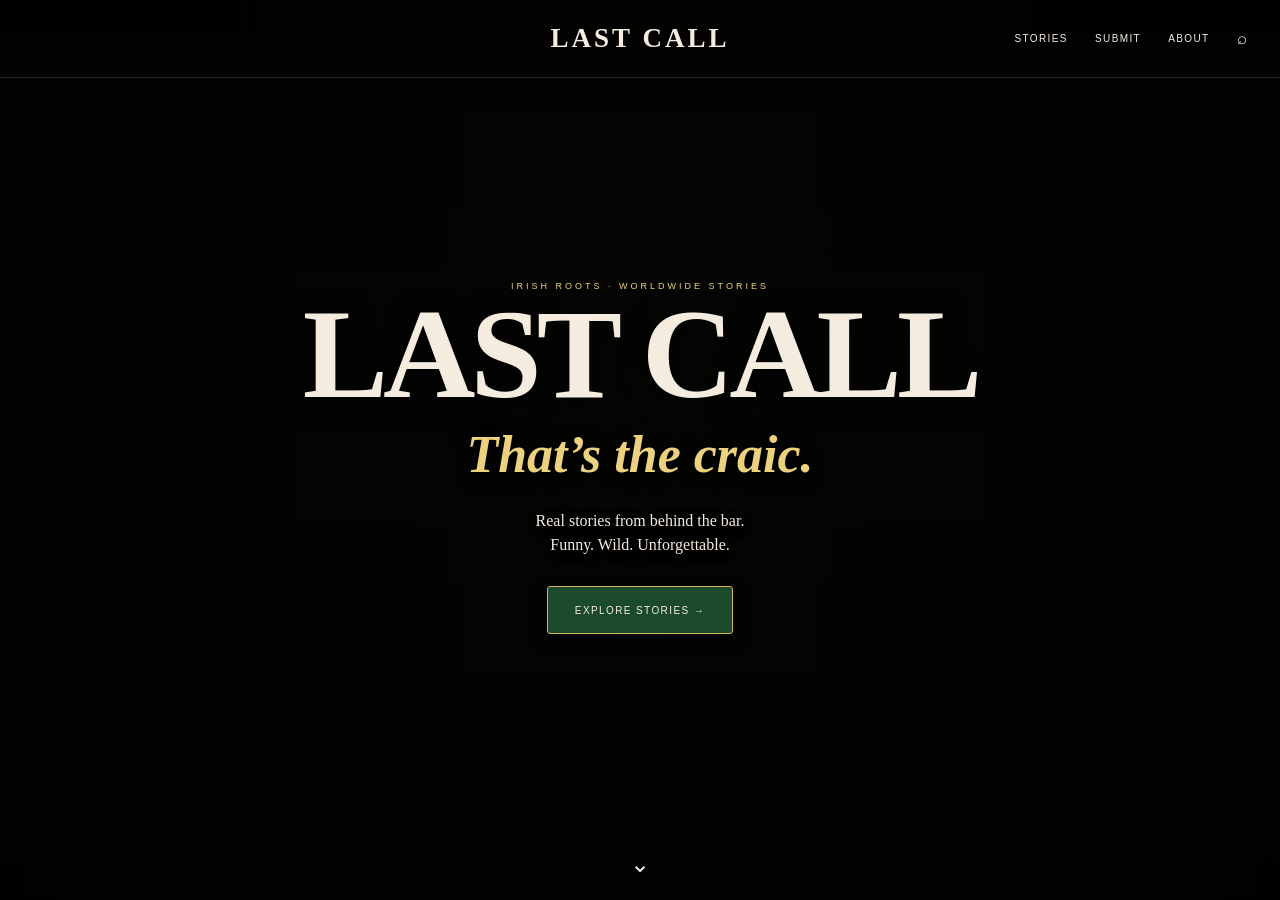
==== commit fcd49328: "Wire LAST CALL navigation and story collections" ====
--- a/index.html
+++ b/index.html
@@ -1,62 +1,36 @@
 <!doctype html>
 <html lang="en">
 <head>
-<meta charset="utf-8">
-<meta name="viewport" content="width=device-width,initial-scale=1,viewport-fit=cover">
+<meta charset="utf-8"><meta name="viewport" content="width=device-width,initial-scale=1,viewport-fit=cover">
 <title>LAST CALL — Stories From Behind the Bar</title>
 <meta name="description" content="LAST CALL — funny, wild and unforgettable stories from bartenders and hospitality workers around the world.">
 <style>
-:root{--black:#070706;--cream:#f4eddf;--gold:#d7b65d;--green:#205b37;--muted:#aaa193;--line:rgba(215,182,93,.25)}*{box-sizing:border-box}html{scroll-behavior:smooth}body{margin:0;background:var(--black);color:var(--cream);font-family:Georgia,'Times New Roman',serif}a{color:inherit;text-decoration:none}button{font:inherit}.hidden{display:none!important}.wrap{width:min(1180px,100%);margin:auto;padding:0 28px}
-/* APPROVED LANDING PAGE */
-.landing{height:100svh;min-height:620px;position:relative;overflow:hidden;display:flex;align-items:center;justify-content:center;text-align:center}.landing-bg{position:absolute;inset:0;background-image:linear-gradient(90deg,rgba(0,0,0,.62),rgba(0,0,0,.18) 50%,rgba(0,0,0,.62)),linear-gradient(180deg,rgba(0,0,0,.46),rgba(0,0,0,.10) 45%,rgba(0,0,0,.58)),url('https://images.unsplash.com/photo-1514933651103-005eec06c04b?auto=format&fit=crop&fm=jpg&q=88&w=2200');background-size:cover;background-position:center}.landing-nav{position:absolute;z-index:5;top:0;left:0;width:100%;height:78px;display:flex;align-items:center;padding:0 32px;border-bottom:1px solid rgba(244,237,223,.14);background:linear-gradient(180deg,rgba(0,0,0,.45),transparent)}.hamburger{font:25px Arial,sans-serif;width:34px;display:none}.landing-brand{position:absolute;left:50%;transform:translateX(-50%);font-size:27px;font-weight:bold;letter-spacing:3px}.landing-links{margin-left:auto;display:flex;align-items:center;gap:27px;font:10px Arial,sans-serif;text-transform:uppercase;letter-spacing:1.4px}.search{font-size:17px}.landing-content{position:relative;z-index:3;width:min(760px,92%);margin-top:15px}.landing-logo{font-size:clamp(72px,10vw,138px);font-weight:bold;line-height:.78;letter-spacing:-5px;margin:0;text-shadow:0 5px 28px rgba(0,0,0,.8)}.landing-script{font-size:clamp(30px,4.4vw,52px);font-style:italic;font-weight:bold;margin:20px 0 25px;text-shadow:0 3px 18px #000}.landing-lead{font-size:16px;line-height:1.55;margin:0 auto 28px;text-shadow:0 2px 12px #000}.explore{display:inline-flex;align-items:center;justify-content:center;border:1px solid var(--gold);background:rgba(31,82,48,.9);color:var(--cream);padding:14px 27px;min-height:48px;border-radius:3px;font:10px Arial,sans-serif;text-transform:uppercase;letter-spacing:1.7px;box-shadow:0 5px 18px rgba(0,0,0,.3)}.scroll-mark{position:absolute;z-index:4;bottom:22px;left:50%;font:24px Arial,sans-serif;transform:translateX(-50%);opacity:.9}
-/* STORIES PAGE */
-.stories-nav{height:62px;background:#070706;border-bottom:1px solid var(--line);position:sticky;top:0;z-index:50}.stories-nav-inner{height:100%;display:flex;align-items:center;gap:18px}.stories-brand{font-size:19px;font-weight:bold;letter-spacing:3px}.navlinks{display:flex;gap:17px;margin-left:auto;font:9px Arial,sans-serif;text-transform:uppercase;letter-spacing:1.2px}.actions{display:flex;gap:6px}.btn{display:inline-flex;align-items:center;justify-content:center;border:1px solid var(--gold);background:transparent;color:var(--cream);border-radius:4px;padding:9px 12px;min-height:34px;font:8px Arial,sans-serif;text-transform:uppercase;letter-spacing:1.1px}.primary{background:var(--green)}.stories-hero{height:350px;position:relative;display:grid;place-items:center;text-align:center;overflow:hidden;border-bottom:1px solid var(--line)}.stories-bg{position:absolute;inset:0;background-image:linear-gradient(90deg,rgba(0,0,0,.8),rgba(0,0,0,.28) 50%,rgba(0,0,0,.82)),linear-gradient(180deg,rgba(0,0,0,.4),rgba(0,0,0,.55)),url('https://images.unsplash.com/photo-1642191572834-256807f846b7?auto=format&fit=crop&fm=jpg&q=82&w=2200');background-size:cover;background-position:center}.stories-hero-content{position:relative;z-index:3}.eyebrow{font:9px Arial,sans-serif;letter-spacing:3px;text-transform:uppercase;color:#ecd27f}.stories-logo{font-size:clamp(58px,9vw,108px);line-height:.78;letter-spacing:-4px;margin:14px 0}.stories-script{font-size:clamp(25px,4vw,43px);font-style:italic;color:#ecd27f}.stories-hero p{font-size:12px;line-height:1.5;margin:14px 0 17px}.section{padding:28px 0}.rule{height:1px;background:linear-gradient(90deg,var(--gold),transparent);margin-bottom:13px}.section-head{display:flex;justify-content:space-between;align-items:end;margin-bottom:10px}.title{font-size:25px;margin:0}.sub{font:8px Arial,sans-serif;color:#918979;text-transform:uppercase;letter-spacing:1.4px}.night{display:grid;grid-template-columns:1.04fr .96fr;border:1px solid var(--line);background:#0b0b0a;min-height:230px}.night-photo{min-height:230px;background-image:linear-gradient(180deg,rgba(0,0,0,.04),rgba(0,0,0,.5)),url('https://images.unsplash.com/photo-1514933651103-005eec06c04b?auto=format&fit=crop&fm=jpg&q=80&w=1200');background-size:cover;background-position:center}.copy{padding:22px}.badge{font:8px Arial,sans-serif;color:#ecd27f;letter-spacing:1.4px;text-transform:uppercase}.copy h2{font-size:25px;line-height:1.08;margin:10px 0}.copy p{font-size:12px;line-height:1.5;color:var(--muted);margin:0}.sample{display:inline-block;border:1px solid rgba(215,182,93,.4);padding:4px 6px;margin-top:7px;font:7px Arial,sans-serif;letter-spacing:1px;text-transform:uppercase;color:#ecd27f}.meta{font:8px Arial,sans-serif;color:#8f8779;margin-top:12px}.columns{display:grid;grid-template-columns:repeat(3,1fr);gap:9px;margin-top:9px}.card{border:1px solid var(--line);background:#0a0a09;padding:11px}.card h3{font-size:14px;margin:0 0 2px}.view{float:right;font:7px Arial,sans-serif;color:#ecd27f;letter-spacing:1px;text-transform:uppercase}.item{padding:7px 0;border-top:1px solid rgba(215,182,93,.11)}.item:first-of-type{border-top:0}.item strong{display:block;font-size:11px;line-height:1.2}.item span{display:block;font:7px Arial,sans-serif;color:#857d70;margin-top:3px}.cats{display:grid;grid-template-columns:repeat(4,1fr);border:1px solid var(--line);background:#0a0a09}.cat{min-height:118px;padding:12px 8px;display:flex;flex-direction:column;align-items:center;justify-content:center;text-align:center;border-right:1px solid rgba(215,182,93,.15)}.cat:last-child{border-right:0}.mark{font-size:20px;color:#ecd27f;margin-bottom:6px}.cat h3{font-size:14px;margin:0 0 5px}.cat p{font:7px Arial,sans-serif;color:#aaa193;line-height:1.35;margin:0}.world{display:grid;grid-template-columns:repeat(5,1fr);gap:6px}.place{height:78px;border:1px solid var(--line);display:flex;align-items:flex-end;padding:8px;font:7px Arial,sans-serif;letter-spacing:1px;background:linear-gradient(145deg,#382719,#11100d)}.place small{font-size:6px;color:#ecd27f}.cta{border-top:1px solid var(--line);border-bottom:1px solid var(--line);padding:25px 0;display:grid;grid-template-columns:1.15fr .85fr;gap:28px}.cta h2{font-size:28px;font-style:italic;color:#ecd27f;margin:0 0 6px}.muted{font:10px Arial,sans-serif;line-height:1.5;color:var(--muted)}.free{border-left:1px solid var(--line);padding-left:24px}footer{padding:20px 0 32px;display:flex;justify-content:space-between;font:8px Arial,sans-serif;text-transform:uppercase;letter-spacing:1px;color:#716b60}
-@media(max-width:800px){.wrap{padding:0 9px}.landing{min-height:620px;height:100svh}.landing-nav{height:55px;padding:0 16px}.hamburger{display:block}.landing-brand{font-size:17px;letter-spacing:2.5px}.landing-links{gap:13px;font-size:6.5px;letter-spacing:.8px}.landing-content{margin-top:10px;width:90%}.landing-logo{font-size:63px;letter-spacing:-4px}.landing-script{font-size:29px;margin:15px 0 20px}.landing-lead{font-size:12px;line-height:1.45;margin-bottom:21px}.explore{min-height:40px;padding:10px 19px;font-size:7px;letter-spacing:1.2px}.scroll-mark{font-size:19px;bottom:12px}.stories-nav{height:48px}.stories-nav-inner{padding:0 8px;gap:8px;overflow:hidden}.stories-brand{font-size:12px;letter-spacing:2px}.navlinks{gap:8px;font-size:5.5px;white-space:nowrap}.actions{gap:3px}.actions .btn{min-height:23px;padding:4px 5px;font-size:5px;letter-spacing:.6px;white-space:nowrap}.stories-hero{height:315px}.stories-logo{font-size:58px}.stories-script{font-size:24px}.stories-hero p{font-size:9px;margin:10px 0 13px}.section{padding:21px 0}.title{font-size:20px}.sub{font-size:6px}.night{grid-template-columns:1.05fr .95fr;min-height:180px}.night-photo{min-height:180px}.copy{padding:11px 9px}.badge{font-size:5.2px}.copy h2{font-size:15px;margin:7px 0 5px}.copy p{font-size:6.5px}.sample{font-size:4.5px;padding:3px;margin-top:4px}.meta{font-size:5px;margin-top:7px}.columns{gap:5px;margin-top:6px}.card{padding:6px}.card h3{font-size:7.5px;min-height:17px}.view{font-size:4px}.item{padding:5px 0}.item strong{font-size:6.5px}.item span{font-size:4.5px}.cats{grid-template-columns:repeat(4,1fr)}.cat{min-height:86px;padding:7px 3px}.mark{font-size:14px;margin-bottom:4px}.cat h3{font-size:7.5px}.cat p{font-size:4.7px}.world{gap:4px}.place{height:58px;padding:4px;font-size:4.5px}.place small{font-size:4px}.cta{grid-template-columns:1.1fr .9fr;gap:12px;padding:17px 0}.cta h2{font-size:18px}.muted{font-size:6.5px}.free{padding-left:11px}.cta .btn{min-height:23px;padding:5px 6px;font-size:4.5px}footer{padding:13px 9px 23px;font-size:4.5px}}
-@media(max-width:390px){.landing-links{gap:9px;font-size:6px}.landing-brand{font-size:16px}.landing-logo{font-size:58px}.landing-script{font-size:27px}.landing-lead{font-size:11px}.landing-nav{padding:0 11px}.hamburger{font-size:22px;width:27px}.stories-hero{height:300px}.stories-logo{font-size:53px}.navlinks{gap:6px;font-size:5px}.actions .btn{font-size:4.5px;padding:3px 4px}}
-</style>
-</head>
+:root{--black:#070706;--cream:#f4eddf;--gold:#d7b65d;--green:#205b37;--muted:#aaa193;--line:rgba(215,182,93,.25)}*{box-sizing:border-box}html{scroll-behavior:smooth}body{margin:0;background:var(--black);color:var(--cream);font-family:Georgia,'Times New Roman',serif}a{color:inherit;text-decoration:none}button{font:inherit;color:inherit}.hidden{display:none!important}.wrap{width:min(1180px,100%);margin:auto;padding:0 28px}.landing{height:100svh;min-height:620px;position:relative;overflow:hidden;display:flex;align-items:center;justify-content:center;text-align:center}.landing-bg,.stories-bg{position:absolute;inset:0;background-size:cover;background-position:center}.landing-bg{background-image:linear-gradient(90deg,rgba(0,0,0,.62),rgba(0,0,0,.18) 50%,rgba(0,0,0,.62)),linear-gradient(180deg,rgba(0,0,0,.46),rgba(0,0,0,.1) 45%,rgba(0,0,0,.58)),url('https://images.unsplash.com/photo-1514933651103-005eec06c04b?auto=format&fit=crop&fm=jpg&q=88&w=2200')}.landing-nav{position:absolute;z-index:5;top:0;left:0;width:100%;height:78px;display:flex;align-items:center;padding:0 32px;border-bottom:1px solid rgba(244,237,223,.14);background:linear-gradient(180deg,rgba(0,0,0,.45),transparent)}.hamburger{font:25px Arial,sans-serif;width:34px;display:none}.landing-brand{position:absolute;left:50%;transform:translateX(-50%);font-size:27px;font-weight:bold;letter-spacing:3px}.landing-links{margin-left:auto;display:flex;align-items:center;gap:27px;font:10px Arial,sans-serif;text-transform:uppercase;letter-spacing:1.4px}.search{font-size:17px}.landing-content{position:relative;z-index:3;width:min(760px,92%);margin-top:15px}.eyebrow{font:9px Arial,sans-serif;letter-spacing:3px;text-transform:uppercase;color:#ecd27f}.landing-logo{font-size:clamp(72px,10vw,138px);font-weight:bold;line-height:.78;letter-spacing:-5px;margin:14px 0;text-shadow:0 5px 28px rgba(0,0,0,.8)}.landing-script,.stories-script{font-style:italic;font-weight:bold;color:#ecd27f}.landing-script{font-size:clamp(30px,4.4vw,52px);margin:20px 0 25px;text-shadow:0 3px 18px #000}.landing-lead{font-size:16px;line-height:1.55;margin:0 auto 28px;text-shadow:0 2px 12px #000}.explore,.btn{display:inline-flex;align-items:center;justify-content:center;border:1px solid var(--gold);border-radius:3px;text-transform:uppercase;letter-spacing:1.4px;cursor:pointer}.explore{background:rgba(31,82,48,.9);padding:14px 27px;min-height:48px;font:10px Arial,sans-serif;box-shadow:0 5px 18px rgba(0,0,0,.3)}.scroll-mark{position:absolute;z-index:4;bottom:22px;left:50%;font:24px Arial,sans-serif;transform:translateX(-50%)}.stories-nav{height:62px;background:#070706;border-bottom:1px solid var(--line);position:sticky;top:0;z-index:50}.stories-nav-inner{height:100%;display:flex;align-items:center;gap:18px}.stories-brand{font-size:19px;font-weight:bold;letter-spacing:3px}.navlinks{display:flex;gap:17px;margin-left:auto;font:9px Arial,sans-serif;text-transform:uppercase;letter-spacing:1.2px}.navlinks a,.actions .btn{cursor:pointer}.actions{display:flex;gap:6px}.btn{background:transparent;padding:9px 12px;min-height:34px;font:8px Arial,sans-serif}.primary{background:var(--green)}.stories-hero{height:350px;position:relative;display:grid;place-items:center;text-align:center;overflow:hidden;border-bottom:1px solid var(--line)}.stories-bg{background-image:linear-gradient(90deg,rgba(0,0,0,.8),rgba(0,0,0,.28) 50%,rgba(0,0,0,.82)),linear-gradient(180deg,rgba(0,0,0,.4),rgba(0,0,0,.55)),url('https://images.unsplash.com/photo-1642191572834-256807f846b7?auto=format&fit=crop&fm=jpg&q=82&w=2200')}.stories-hero-content{position:relative;z-index:3}.stories-logo{font-size:clamp(58px,9vw,108px);line-height:.78;letter-spacing:-4px;margin:14px 0}.stories-script{font-size:clamp(25px,4vw,43px)}.stories-hero p{font-size:12px;line-height:1.5;margin:14px 0 17px}.section{padding:28px 0}.rule{height:1px;background:linear-gradient(90deg,var(--gold),transparent);margin-bottom:13px}.section-head{display:flex;justify-content:space-between;align-items:end;margin-bottom:10px}.title{font-size:25px;margin:0}.sub{font:8px Arial,sans-serif;color:#918979;text-transform:uppercase;letter-spacing:1.4px}.night{display:grid;grid-template-columns:1.04fr .96fr;border:1px solid var(--line);background:#0b0b0a;min-height:230px}.night-photo{min-height:230px;background-image:linear-gradient(180deg,rgba(0,0,0,.04),rgba(0,0,0,.5)),url('https://images.unsplash.com/photo-1514933651103-005eec06c04b?auto=format&fit=crop&fm=jpg&q=80&w=1200');background-size:cover;background-position:center}.copy{padding:22px}.badge{font:8px Arial,sans-serif;color:#ecd27f;letter-spacing:1.4px;text-transform:uppercase}.copy h2{font-size:25px;line-height:1.08;margin:10px 0}.copy p{font-size:12px;line-height:1.5;color:var(--muted);margin:0}.sample{display:inline-block;border:1px solid rgba(215,182,93,.4);padding:4px 6px;margin-top:7px;font:7px Arial,sans-serif;letter-spacing:1px;text-transform:uppercase;color:#ecd27f}.meta{font:8px Arial,sans-serif;color:#8f8779;margin-top:12px}.columns{display:grid;grid-template-columns:repeat(3,1fr);gap:9px;margin-top:9px}.card{border:1px solid var(--line);background:#0a0a09;padding:11px}.card h3{font-size:14px;margin:0 0 2px}.view{float:right;font:7px Arial,sans-serif;color:#ecd27f;letter-spacing:1px;text-transform:uppercase}.item{padding:7px 0;border-top:1px solid rgba(215,182,93,.11);cursor:pointer}.item:first-of-type{border-top:0}.item strong{display:block;font-size:11px;line-height:1.2}.item span{display:block;font:7px Arial,sans-serif;color:#857d70;margin-top:3px}.cats{display:grid;grid-template-columns:repeat(4,1fr);border:1px solid var(--line);background:#0a0a09}.cat{min-height:118px;padding:12px 8px;display:flex;flex-direction:column;align-items:center;justify-content:center;text-align:center;border-right:1px solid rgba(215,182,93,.15);cursor:pointer}.cat:last-child{border-right:0}.mark{font-size:20px;color:#ecd27f;margin-bottom:6px}.cat h3{font-size:14px;margin:0 0 5px}.cat p{font:7px Arial,sans-serif;color:#aaa193;line-height:1.35;margin:0}.world{display:grid;grid-template-columns:repeat(5,1fr);gap:6px}.place{height:78px;border:1px solid var(--line);display:flex;align-items:flex-end;padding:8px;font:7px Arial,sans-serif;letter-spacing:1px;background:linear-gradient(145deg,#382719,#11100d);cursor:pointer}.place small{font-size:6px;color:#ecd27f}.cta{border-top:1px solid var(--line);border-bottom:1px solid var(--line);padding:25px 0;display:grid;grid-template-columns:1.15fr .85fr;gap:28px}.cta h2{font-size:28px;font-style:italic;color:#ecd27f;margin:0 0 6px}.muted{font:10px Arial,sans-serif;line-height:1.5;color:var(--muted)}.free{border-left:1px solid var(--line);padding-left:24px}footer{padding:20px 0 32px;display:flex;justify-content:space-between;font:8px Arial,sans-serif;text-transform:uppercase;letter-spacing:1px;color:#716b60}.panel{position:fixed;inset:0;background:rgba(7,7,6,.97);z-index:100;overflow:auto}.panel-inner{width:min(850px,100%);margin:auto;padding:72px 28px 50px}.close{position:fixed;right:24px;top:18px;border:1px solid var(--gold);background:transparent;padding:7px 11px;font:9px Arial,sans-serif;text-transform:uppercase;cursor:pointer}.panel h1{font-size:42px;margin:0 0 8px}.panel .eyebrow{margin-bottom:14px}.story-list{display:grid;gap:8px;margin-top:22px}.story-row{border:1px solid var(--line);padding:16px;cursor:pointer}.story-row strong{font-size:18px}.story-row span{display:block;font:9px Arial,sans-serif;color:#918979;margin-top:5px}.formbox{max-width:650px;border:1px solid var(--line);padding:20px}.formbox input,.formbox textarea{width:100%;background:#11110f;border:1px solid rgba(215,182,93,.35);color:var(--cream);padding:11px;margin:6px 0 13px;font:14px Georgia}.formbox textarea{min-height:150px;resize:vertical}.note{font:9px Arial,sans-serif;color:var(--muted);line-height:1.5}
+@media(max-width:800px){.wrap{padding:0 9px}.landing{min-height:620px}.landing-nav{height:55px;padding:0 16px}.hamburger{display:block}.landing-brand{font-size:17px;letter-spacing:2.5px}.landing-links{gap:13px;font-size:6.5px;letter-spacing:.8px}.landing-content{width:90%}.landing-logo{font-size:63px}.landing-script{font-size:29px;margin:15px 0 20px}.landing-lead{font-size:12px;line-height:1.45;margin-bottom:21px}.explore{min-height:40px;padding:10px 19px;font-size:7px}.stories-nav{height:48px}.stories-nav-inner{padding:0 8px;gap:8px;overflow:hidden}.stories-brand{font-size:12px}.navlinks{gap:8px;font-size:5.5px;white-space:nowrap}.actions{gap:3px}.actions .btn{min-height:23px;padding:4px 5px;font-size:5px;white-space:nowrap}.stories-hero{height:315px}.stories-logo{font-size:58px}.stories-script{font-size:24px}.stories-hero p{font-size:9px}.section{padding:21px 0}.title{font-size:20px}.sub{font-size:6px}.night{grid-template-columns:1.05fr .95fr;min-height:180px}.night-photo{min-height:180px}.copy{padding:11px 9px}.badge{font-size:5.2px}.copy h2{font-size:15px;margin:7px 0 5px}.copy p{font-size:6.5px}.sample,.meta{font-size:5px}.columns{gap:5px}.card{padding:6px}.card h3{font-size:7.5px;min-height:17px}.view{font-size:4px}.item{padding:5px 0}.item strong{font-size:6.5px}.item span{font-size:4.5px}.cats{grid-template-columns:repeat(4,1fr)}.cat{min-height:86px;padding:7px 3px}.mark{font-size:14px}.cat h3{font-size:7.5px}.cat p{font-size:4.7px}.world{gap:4px}.place{height:58px;padding:4px;font-size:4.5px}.place small{font-size:4px}.cta{grid-template-columns:1.1fr .9fr;gap:12px;padding:17px 0}.cta h2{font-size:18px}.muted{font-size:6.5px}.free{padding-left:11px}.cta .btn{min-height:23px;padding:5px 6px;font-size:4.5px}.panel-inner{padding:58px 14px 40px}.panel h1{font-size:30px}.close{right:12px}.story-row{padding:12px}.story-row strong{font-size:14px}}
+</style></head>
 <body>
-<div id="landing">
-  <section class="landing">
-    <div class="landing-bg"></div>
-    <nav class="landing-nav">
-      <div class="hamburger">☰</div>
-      <a class="landing-brand" href="/">LAST CALL</a>
-      <div class="landing-links">
-        <a href="#stories" onclick="showStories();return false">Stories</a>
-        <a href="#stories" onclick="showStories();return false">Submit</a>
-        <a href="#about" onclick="showStories();return false">About</a>
-        <span class="search">⌕</span>
-      </div>
-    </nav>
-    <div class="landing-content">
-      <div class="eyebrow">Irish roots · Worldwide stories</div>
-      <h1 class="landing-logo">LAST CALL</h1>
-      <div class="landing-script">That’s the craic.</div>
-      <p class="landing-lead">Real stories from behind the bar.<br>Funny. Wild. Unforgettable.</p>
-      <a class="explore" href="#stories" onclick="showStories();return false">Explore Stories →</a>
-    </div>
-    <div class="scroll-mark">⌄</div>
-  </section>
-</div>
-
-<div id="storiesPage" class="hidden">
-  <nav class="stories-nav"><div class="stories-nav-inner wrap"><a class="stories-brand" href="/" onclick="showLanding();return false">LAST CALL</a><div class="navlinks"><a href="#stories">Home</a><a href="#stories">Stories</a><a href="#categories">Categories</a><a href="#about">About</a><a href="#join">Join</a></div><div class="actions"><a class="btn" href="#join">Sign in</a><a class="btn primary" href="#join">Become a member</a><a class="btn primary" href="#join">Share your story</a></div></div></nav>
-  <header class="stories-hero"><div class="stories-bg"></div><div class="stories-hero-content"><div class="eyebrow">Irish roots · Worldwide stories</div><h1 class="stories-logo">LAST CALL</h1><div class="stories-script">Stories From Behind the Bar</div><p>Real stories. Good people. Great craic.<br>From bartenders and hospitality workers across the globe.</p><a class="explore" href="#stories">Explore Stories →</a></div></header>
-  <main class="wrap" id="stories">
-    <section class="section"><div class="rule"></div><div class="section-head"><h2 class="title">Story of the Night</h2><span class="sub">Featured · changes nightly</span></div><article class="night"><div class="night-photo"></div><div class="copy"><div class="badge">☆ Story of the Night · LAST CALL</div><h2>The Customer Who Refused to Take the Hint</h2><p>A featured sample story while LAST CALL gets started. Some people just don’t get it… and this one went on for hours.</p><span class="sample">Featured sample</span><div class="meta">Dublin, Ireland · 🍺 142 reactions</div></div></article>
-    <div class="columns"><div class="card"><h3>☆ Top Stories <span class="view">View all →</span></h3><div class="item"><strong>The Karaoke Night From Hell</strong><span>London, UK · 🍺 98 reactions</span></div><div class="item"><strong>Last Call, Best Call</strong><span>Toronto, Canada · 🍺 76 reactions</span></div><div class="item"><strong>When the Shift Doesn’t End</strong><span>Melbourne, Australia · 🍺 52 reactions</span></div></div><div class="card"><h3>↗ Trending This Week <span class="view">View all →</span></h3><div class="item"><strong>After-Hours Adventures</strong><span>🍺 12 reactions</span></div><div class="item"><strong>Funny Bar Stories</strong><span>🍺 98 reactions</span></div><div class="item"><strong>Dealing with Difficult Customers</strong><span>🍺 76 reactions</span></div></div><div class="card"><h3>◷ Latest Stories <span class="view">View all →</span></h3><div class="item"><strong>A Night in Bangkok</strong><span>Bangkok, Thailand · 12 hours ago</span></div><div class="item"><strong>The Kindness of Strangers</strong><span>Toronto, Canada · 15 hours ago</span></div><div class="item"><strong>Pints, People and Patience</strong><span>Dublin, Ireland · 18 hours ago</span></div></div></div></section>
-    <section class="section" id="categories"><div class="section-head"><h2 class="title">Explore by Category</h2><span class="sub">Four ways in</span></div><div class="cats"><a class="cat" href="#"><div class="mark">◷</div><h3>Closing Time</h3><p>The last stories,<br>from the best stories.</p></a><a class="cat" href="#"><div class="mark">◒</div><h3>After Hours</h3><p>When the real<br>night begins.</p></a><a class="cat" href="#"><div class="mark">✦</div><h3>Bar Wisdom</h3><p>Lessons from<br>the bar.</p></a><a class="cat" href="#"><div class="mark">♧</div><h3>Staff Hours</h3><p>The highs, the lows,<br>the in-betweens.</p></a></div></section>
-    <section class="section"><div class="section-head"><h2 class="title">Stories from Around the World</h2><span class="sub">Irish roots · worldwide stories</span></div><div class="world"><a class="place" href="#"><b>IRELAND<br><small>Explore →</small></b></a><a class="place" href="#"><b>USA<br><small>Explore →</small></b></a><a class="place" href="#"><b>UK<br><small>Explore →</small></b></a><a class="place" href="#"><b>AUSTRALIA<br><small>Explore →</small></b></a><a class="place" href="#"><b>ALL COUNTRIES<br><small>Explore →</small></b></a></div></section>
-    <section class="cta" id="join"><div><h2>Tell Us Your Story</h2><p class="muted">Anonymous or not, we want to hear it — the funny, the crazy, the heartfelt — whatever’s behind the bar, it matters.</p><a class="btn primary" href="#">Share your story →</a></div><div class="free"><p class="muted">To keep the stories going, feel free to become a member.<br><strong>It’s completely FREE to join. No subscription. No fees. Just good stories.</strong></p><a class="btn primary" href="#">Become a free member →</a></div></section>
-  </main>
-  <footer class="wrap"><span>LAST CALL · Irish roots, worldwide stories</span><span>Stories · Submit · About · Privacy</span></footer>
-</div>
+<div id="landing"><section class="landing"><div class="landing-bg"></div><nav class="landing-nav"><div class="hamburger">☰</div><a class="landing-brand" href="#" onclick="showLanding();return false">LAST CALL</a><div class="landing-links"><a href="#stories" onclick="showStories();return false">Stories</a><a href="#submit" onclick="openPanel('submit');return false">Submit</a><a href="#about" onclick="openPanel('about');return false">About</a><a class="search" href="#search" onclick="openPanel('search');return false">⌕</a></div></nav><div class="landing-content"><div class="eyebrow">Irish roots · Worldwide stories</div><h1 class="landing-logo">LAST CALL</h1><div class="landing-script">That’s the craic.</div><p class="landing-lead">Real stories from behind the bar.<br>Funny. Wild. Unforgettable.</p><a class="explore" href="#stories" onclick="showStories();return false">EXPLORE STORIES →</a></div><div class="scroll-mark">⌄</div></section></div>
+<div id="storiesPage" class="hidden"><nav class="stories-nav"><div class="stories-nav-inner wrap"><a class="stories-brand" href="#" onclick="showLanding();return false">LAST CALL</a><div class="navlinks"><a href="#home" onclick="home();return false">Home</a><a href="#stories" onclick="showStories();return false">Stories</a><a href="#categories" onclick="go('categories');return false">Categories</a><a href="#about" onclick="openPanel('about');return false">About</a><a href="#join" onclick="openPanel('join');return false">Join</a></div><div class="actions"><button class="btn" onclick="openPanel('signin')">Sign in</button><button class="btn primary" onclick="openPanel('join')">Become a member</button><button class="btn primary" onclick="openPanel('submit')">Share your story</button></div></div></nav>
+<header class="stories-hero" id="home"><div class="stories-bg"></div><div class="stories-hero-content"><div class="eyebrow">Irish roots · Worldwide stories</div><h1 class="stories-logo">LAST CALL</h1><div class="stories-script">Stories From Behind the Bar</div><p>Real stories. Good people. Great craic.<br>From bartenders and hospitality workers across the globe.</p><a class="explore" href="#top" onclick="go('top');return false">EXPLORE STORIES →</a></div></header>
+<main class="wrap"><section class="section" id="top"><div class="rule"></div><div class="section-head"><h2 class="title">Story of the Night</h2><span class="sub">Featured · changes nightly</span></div><article class="night" onclick="openStory('The Customer Who Refused to Take the Hint','Closing Time','Dublin, Ireland · 🍺 142 reactions')"><div class="night-photo"></div><div class="copy"><div class="badge">☆ Story of the Night · LAST CALL</div><h2>The Customer Who Refused to Take the Hint</h2><p>A featured sample story while LAST CALL gets started. Some people just don’t get it… and this one went on for hours.</p><span class="sample">Featured sample</span><div class="meta">Dublin, Ireland · 🍺 142 reactions</div></div></article><div class="columns">
+<div class="card"><h3>☆ Top Stories <a class="view" href="#top-stories" onclick="openCollection('Top Stories');return false">View all →</a></h3><div class="item" onclick="openStory('The Karaoke Night From Hell','Closing Time','London, UK · 🍺 98 reactions')"><strong>The Karaoke Night From Hell</strong><span>London, UK · 🍺 98 reactions</span></div><div class="item" onclick="openStory('Last Call, Best Call','After Hours','Toronto, Canada · 🍺 76 reactions')"><strong>Last Call, Best Call</strong><span>Toronto, Canada · 🍺 76 reactions</span></div><div class="item" onclick="openStory('When the Shift Doesn’t End','Staff Hours','Melbourne, Australia · 🍺 52 reactions')"><strong>When the Shift Doesn’t End</strong><span>Melbourne, Australia · 🍺 52 reactions</span></div></div>
+<div class="card"><h3>↗ Trending This Week <a class="view" href="#trending" onclick="openCollection('Trending This Week');return false">View all →</a></h3><div class="item" onclick="openStory('After-Hours Adventures','After Hours','🍺 112 reactions')"><strong>After-Hours Adventures</strong><span>🍺 112 reactions</span></div><div class="item" onclick="openStory('Funny Bar Stories','Bar Wisdom','🍺 98 reactions')"><strong>Funny Bar Stories</strong><span>🍺 98 reactions</span></div><div class="item" onclick="openStory('Dealing with Difficult Customers','Closing Time','🍺 76 reactions')"><strong>Dealing with Difficult Customers</strong><span>🍺 76 reactions</span></div></div>
+<div class="card"><h3>◷ Latest Stories <a class="view" href="#latest" onclick="openCollection('Latest Stories');return false">View all →</a></h3><div class="item" onclick="openStory('A Night in Bangkok','After Hours','Bangkok, Thailand · 12 hours ago')"><strong>A Night in Bangkok</strong><span>Bangkok, Thailand · 12 hours ago</span></div><div class="item" onclick="openStory('The Kindness of Strangers','Bar Wisdom','Toronto, Canada · 15 hours ago')"><strong>The Kindness of Strangers</strong><span>Toronto, Canada · 15 hours ago</span></div><div class="item" onclick="openStory('Pints, People and Patience','Staff Hours','Dublin, Ireland · 18 hours ago')"><strong>Pints, People and Patience</strong><span>Dublin, Ireland · 18 hours ago</span></div></div></div></section>
+<section class="section" id="categories"><div class="section-head"><h2 class="title">Explore by Category</h2><span class="sub">Four ways in</span></div><div class="cats"><a class="cat" onclick="openCollection('Closing Time')"><div class="mark">◷</div><h3>Closing Time</h3><p>The last stories,<br>from the best stories.</p></a><a class="cat" onclick="openCollection('After Hours')"><div class="mark">◒</div><h3>After Hours</h3><p>When the real<br>night begins.</p></a><a class="cat" onclick="openCollection('Bar Wisdom')"><div class="mark">✦</div><h3>Bar Wisdom</h3><p>Lessons from<br>the bar.</p></a><a class="cat" onclick="openCollection('Staff Hours')"><div class="mark">♧</div><h3>Staff Hours</h3><p>The highs, the lows,<br>the in-betweens.</p></a></div></section>
+<section class="section"><div class="section-head"><h2 class="title">Stories from Around the World</h2><span class="sub">Irish roots · worldwide stories</span></div><div class="world"><a class="place" onclick="openCollection('Ireland')"><b>IRELAND<br><small>Explore →</small></b></a><a class="place" onclick="openCollection('USA')"><b>USA<br><small>Explore →</small></b></a><a class="place" onclick="openCollection('UK')"><b>UK<br><small>Explore →</small></b></a><a class="place" onclick="openCollection('Australia')"><b>AUSTRALIA<br><small>Explore →</small></b></a><a class="place" onclick="openCollection('All Countries')"><b>ALL COUNTRIES<br><small>Explore →</small></b></a></div></section>
+<section class="cta" id="join"><div><h2>Tell Us Your Story</h2><p class="muted">Anonymous or not, we want to hear it — the funny, the crazy, the heartfelt — whatever’s behind the bar, it matters.</p><button class="btn primary" onclick="openPanel('submit')">Share your story →</button></div><div class="free"><p class="muted">To keep the stories going, feel free to become a member.<br><strong>It’s completely FREE to join. No subscription. No fees. Just good stories.</strong></p><button class="btn primary" onclick="openPanel('join')">Become a free member →</button></div></section></main><footer class="wrap"><span>LAST CALL · Irish roots, worldwide stories</span><span>Stories · Submit · About · Privacy</span></footer></div>
+<div id="panel" class="panel hidden"><button class="close" onclick="closePanel()">Close ×</button><div id="panelContent" class="panel-inner"></div></div>
 <script>
-function showLanding(){history.pushState({},'',location.pathname);document.getElementById('landing').classList.remove('hidden');document.getElementById('storiesPage').classList.add('hidden');window.scrollTo(0,0)}
-function showStories(){history.pushState({},'','#stories');document.getElementById('landing').classList.add('hidden');document.getElementById('storiesPage').classList.remove('hidden');window.scrollTo(0,0)}
-function route(){if(location.hash==='#stories'){document.getElementById('landing').classList.add('hidden');document.getElementById('storiesPage').classList.remove('hidden')}else{document.getElementById('landing').classList.remove('hidden');document.getElementById('storiesPage').classList.add('hidden')}}
-window.addEventListener('popstate',route);window.addEventListener('hashchange',route);route();
-</script>
-</body>
-</html>+const stories={"Closing Time":["The Customer Who Refused to Take the Hint","The Karaoke Night From Hell","Dealing with Difficult Customers"],"After Hours":["Last Call, Best Call","After-Hours Adventures","A Night in Bangkok"],"Bar Wisdom":["Funny Bar Stories","The Kindness of Strangers","Never Trust a Man Who Says ‘Just One Quick Pint’"],"Staff Hours":["When the Shift Doesn’t End","Pints, People and Patience","Seven Days, Seven Different Shifts"],"Ireland":["The Customer Who Refused to Take the Hint","Pints, People and Patience"],"USA":["The Night That Somehow Got Worse","One More Round"],"UK":["The Karaoke Night From Hell","Closing Time Stories"],"Australia":["When the Shift Doesn’t End","The Longest Double"],"All Countries":["The Customer Who Refused to Take the Hint","The Karaoke Night From Hell","Last Call, Best Call","A Night in Bangkok","When the Shift Doesn’t End"]};
+function showLanding(){history.pushState({},'',location.pathname);landing.classList.remove('hidden');storiesPage.classList.add('hidden');closePanel();scrollTo(0,0)}
+function showStories(){history.pushState({},'','#stories');landing.classList.add('hidden');storiesPage.classList.remove('hidden');scrollTo(0,0)}
+function home(){showStories();setTimeout(()=>go('home'),20)}
+function go(id){document.getElementById(id)?.scrollIntoView({behavior:'smooth',block:'start'})}
+function openStory(title,category,meta){panelContent.innerHTML=`<div class="eyebrow">${category} · Featured sample</div><h1>${title}</h1><p class="muted">${meta}</p><div class="story-list"><div class="story-row"><strong>Story preview</strong><span>This is a clearly marked featured sample while LAST CALL gets started. Real community submissions will appear here once published through the story submission flow.</span></div><div class="story-row" onclick="openPanel('submit')"><strong>🍺 React to this story</strong><span>Join LAST CALL to react, follow storytellers and save your favourites.</span></div></div>`;panel.classList.remove('hidden')}
+function openCollection(name){let list=stories[name]||stories['All Countries'];panelContent.innerHTML=`<div class="eyebrow">LAST CALL · Collection</div><h1>${name}</h1><p class="muted">Browse ${name.toLowerCase()} stories from behind the bar.</p><div class="story-list">${list.map((x,i)=>`<div class="story-row" onclick="openStory('${x.replace(/'/g,"\\'")}','${name.replace(/'/g,"\\'")}','Featured sample · 🍺 ${142-i*19} reactions')"><strong>${x}</strong><span>Featured sample · 🍺 ${142-i*19} reactions</span></div>`).join('')}</div>`;panel.classList.remove('hidden')}
+function openPanel(type){const content={about:`<div class="eyebrow">LAST CALL</div><h1>Irish roots. Worldwide stories.</h1><p class="muted">LAST CALL is a home for the funny, wild, heartfelt and unbelievable stories that happen behind the bar — from Ireland to everywhere.</p>`,signin:`<div class="eyebrow">LAST CALL · Members</div><h1>Sign in</h1><div class="formbox"><label>Email</label><input type="email" placeholder="you@example.com"><label>Password</label><input type="password" placeholder="Password"><button class="btn primary">Sign in</button><p class="note">Account access will be connected to the live member system before launch.</p></div>`,join:`<div class="eyebrow">LAST CALL · Free membership</div><h1>Become a free member</h1><p class="muted">To keep the stories going, feel free to become a member.</p><div class="formbox"><label>Email</label><input type="email" placeholder="you@example.com"><label>Password</label><input type="password" placeholder="Create a password"><label>Display name (optional)</label><input type="text" placeholder="Anonymous"><button class="btn primary">Become a free member →</button><p class="note">It’s completely FREE to join. No subscription. No fees. Just good stories.</p></div>`,submit:`<div class="eyebrow">LAST CALL · Share your story</div><h1>Tell Us Your Story</h1><p class="muted">Anonymous or not, send us the funny, crazy or heartfelt moment from behind the bar.</p><div class="formbox"><label>Story title</label><input placeholder="Give it a title"><label>Your story</label><textarea placeholder="What happened?"></textarea><label>City / country</label><input placeholder="e.g. Dublin, Ireland"><label><input type="checkbox" style="width:auto;margin-right:8px"> Publish anonymously</label><br><button class="btn primary" onclick="alert('Thanks — the submission flow is ready for the live publishing connection.')">Submit story →</button><p class="note">Stories are intended to go through automated safety/content screening before publication.</p></div>`,search:`<div class="eyebrow">LAST CALL · Search</div><h1>Find a story</h1><div class="formbox"><input id="searchInput" placeholder="Search stories, cities or categories" oninput="doSearch()"><div id="searchResults" class="story-list"></div></div>`};panelContent.innerHTML=content[type]||content.about;panel.classList.remove('hidden')}
+function doSearch(){const q=document.getElementById('searchInput').value.toLowerCase();const all=[...new Set(Object.values(stories).flat())].filter(x=>x.toLowerCase().includes(q));document.getElementById('searchResults').innerHTML=(q?all:[]).map(x=>`<div class="story-row" onclick="openStory('${x.replace(/'/g,"\\'")}','Search','Featured sample')"><strong>${x}</strong><span>Featured sample</span></div>`).join('')||'<p class="note">Start typing to search.</p>'}
+function closePanel(){panel.classList.add('hidden')}
+function openFromHash(){if(location.hash==='#stories'){landing.classList.add('hidden');storiesPage.classList.remove('hidden')}else if(!location.hash){landing.classList.remove('hidden');storiesPage.classList.add('hidden')}}
+window.addEventListener('popstate',openFromHash);openFromHash();
+</script></body></html>
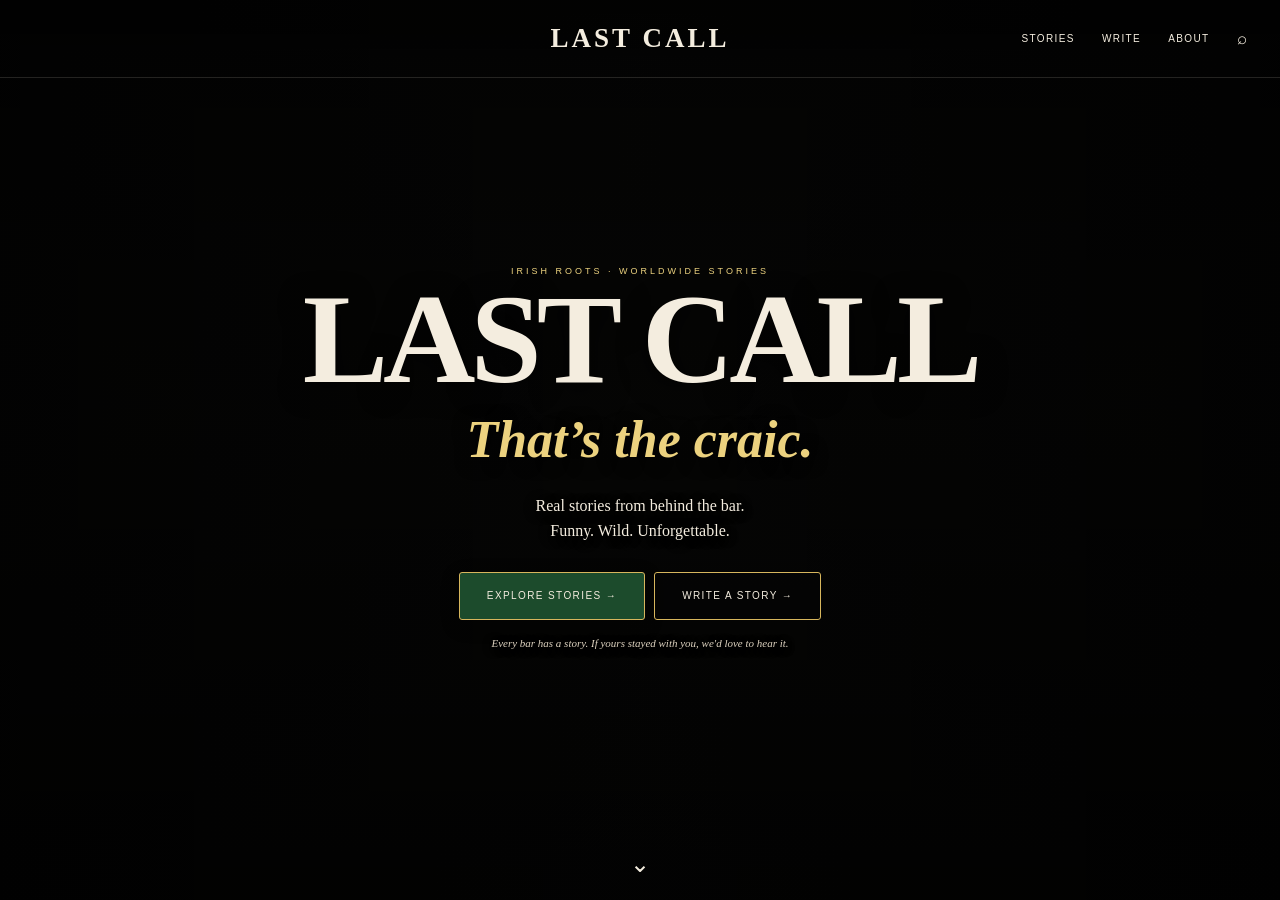
==== commit f1960ef4: "Add welcoming Write a Story entry points" ====
--- a/index.html
+++ b/index.html
@@ -1,36 +1,17 @@
 <!doctype html>
-<html lang="en">
-<head>
-<meta charset="utf-8"><meta name="viewport" content="width=device-width,initial-scale=1,viewport-fit=cover">
-<title>LAST CALL — Stories From Behind the Bar</title>
-<meta name="description" content="LAST CALL — funny, wild and unforgettable stories from bartenders and hospitality workers around the world.">
-<style>
-:root{--black:#070706;--cream:#f4eddf;--gold:#d7b65d;--green:#205b37;--muted:#aaa193;--line:rgba(215,182,93,.25)}*{box-sizing:border-box}html{scroll-behavior:smooth}body{margin:0;background:var(--black);color:var(--cream);font-family:Georgia,'Times New Roman',serif}a{color:inherit;text-decoration:none}button{font:inherit;color:inherit}.hidden{display:none!important}.wrap{width:min(1180px,100%);margin:auto;padding:0 28px}.landing{height:100svh;min-height:620px;position:relative;overflow:hidden;display:flex;align-items:center;justify-content:center;text-align:center}.landing-bg,.stories-bg{position:absolute;inset:0;background-size:cover;background-position:center}.landing-bg{background-image:linear-gradient(90deg,rgba(0,0,0,.62),rgba(0,0,0,.18) 50%,rgba(0,0,0,.62)),linear-gradient(180deg,rgba(0,0,0,.46),rgba(0,0,0,.1) 45%,rgba(0,0,0,.58)),url('https://images.unsplash.com/photo-1514933651103-005eec06c04b?auto=format&fit=crop&fm=jpg&q=88&w=2200')}.landing-nav{position:absolute;z-index:5;top:0;left:0;width:100%;height:78px;display:flex;align-items:center;padding:0 32px;border-bottom:1px solid rgba(244,237,223,.14);background:linear-gradient(180deg,rgba(0,0,0,.45),transparent)}.hamburger{font:25px Arial,sans-serif;width:34px;display:none}.landing-brand{position:absolute;left:50%;transform:translateX(-50%);font-size:27px;font-weight:bold;letter-spacing:3px}.landing-links{margin-left:auto;display:flex;align-items:center;gap:27px;font:10px Arial,sans-serif;text-transform:uppercase;letter-spacing:1.4px}.search{font-size:17px}.landing-content{position:relative;z-index:3;width:min(760px,92%);margin-top:15px}.eyebrow{font:9px Arial,sans-serif;letter-spacing:3px;text-transform:uppercase;color:#ecd27f}.landing-logo{font-size:clamp(72px,10vw,138px);font-weight:bold;line-height:.78;letter-spacing:-5px;margin:14px 0;text-shadow:0 5px 28px rgba(0,0,0,.8)}.landing-script,.stories-script{font-style:italic;font-weight:bold;color:#ecd27f}.landing-script{font-size:clamp(30px,4.4vw,52px);margin:20px 0 25px;text-shadow:0 3px 18px #000}.landing-lead{font-size:16px;line-height:1.55;margin:0 auto 28px;text-shadow:0 2px 12px #000}.explore,.btn{display:inline-flex;align-items:center;justify-content:center;border:1px solid var(--gold);border-radius:3px;text-transform:uppercase;letter-spacing:1.4px;cursor:pointer}.explore{background:rgba(31,82,48,.9);padding:14px 27px;min-height:48px;font:10px Arial,sans-serif;box-shadow:0 5px 18px rgba(0,0,0,.3)}.scroll-mark{position:absolute;z-index:4;bottom:22px;left:50%;font:24px Arial,sans-serif;transform:translateX(-50%)}.stories-nav{height:62px;background:#070706;border-bottom:1px solid var(--line);position:sticky;top:0;z-index:50}.stories-nav-inner{height:100%;display:flex;align-items:center;gap:18px}.stories-brand{font-size:19px;font-weight:bold;letter-spacing:3px}.navlinks{display:flex;gap:17px;margin-left:auto;font:9px Arial,sans-serif;text-transform:uppercase;letter-spacing:1.2px}.navlinks a,.actions .btn{cursor:pointer}.actions{display:flex;gap:6px}.btn{background:transparent;padding:9px 12px;min-height:34px;font:8px Arial,sans-serif}.primary{background:var(--green)}.stories-hero{height:350px;position:relative;display:grid;place-items:center;text-align:center;overflow:hidden;border-bottom:1px solid var(--line)}.stories-bg{background-image:linear-gradient(90deg,rgba(0,0,0,.8),rgba(0,0,0,.28) 50%,rgba(0,0,0,.82)),linear-gradient(180deg,rgba(0,0,0,.4),rgba(0,0,0,.55)),url('https://images.unsplash.com/photo-1642191572834-256807f846b7?auto=format&fit=crop&fm=jpg&q=82&w=2200')}.stories-hero-content{position:relative;z-index:3}.stories-logo{font-size:clamp(58px,9vw,108px);line-height:.78;letter-spacing:-4px;margin:14px 0}.stories-script{font-size:clamp(25px,4vw,43px)}.stories-hero p{font-size:12px;line-height:1.5;margin:14px 0 17px}.section{padding:28px 0}.rule{height:1px;background:linear-gradient(90deg,var(--gold),transparent);margin-bottom:13px}.section-head{display:flex;justify-content:space-between;align-items:end;margin-bottom:10px}.title{font-size:25px;margin:0}.sub{font:8px Arial,sans-serif;color:#918979;text-transform:uppercase;letter-spacing:1.4px}.night{display:grid;grid-template-columns:1.04fr .96fr;border:1px solid var(--line);background:#0b0b0a;min-height:230px}.night-photo{min-height:230px;background-image:linear-gradient(180deg,rgba(0,0,0,.04),rgba(0,0,0,.5)),url('https://images.unsplash.com/photo-1514933651103-005eec06c04b?auto=format&fit=crop&fm=jpg&q=80&w=1200');background-size:cover;background-position:center}.copy{padding:22px}.badge{font:8px Arial,sans-serif;color:#ecd27f;letter-spacing:1.4px;text-transform:uppercase}.copy h2{font-size:25px;line-height:1.08;margin:10px 0}.copy p{font-size:12px;line-height:1.5;color:var(--muted);margin:0}.sample{display:inline-block;border:1px solid rgba(215,182,93,.4);padding:4px 6px;margin-top:7px;font:7px Arial,sans-serif;letter-spacing:1px;text-transform:uppercase;color:#ecd27f}.meta{font:8px Arial,sans-serif;color:#8f8779;margin-top:12px}.columns{display:grid;grid-template-columns:repeat(3,1fr);gap:9px;margin-top:9px}.card{border:1px solid var(--line);background:#0a0a09;padding:11px}.card h3{font-size:14px;margin:0 0 2px}.view{float:right;font:7px Arial,sans-serif;color:#ecd27f;letter-spacing:1px;text-transform:uppercase}.item{padding:7px 0;border-top:1px solid rgba(215,182,93,.11);cursor:pointer}.item:first-of-type{border-top:0}.item strong{display:block;font-size:11px;line-height:1.2}.item span{display:block;font:7px Arial,sans-serif;color:#857d70;margin-top:3px}.cats{display:grid;grid-template-columns:repeat(4,1fr);border:1px solid var(--line);background:#0a0a09}.cat{min-height:118px;padding:12px 8px;display:flex;flex-direction:column;align-items:center;justify-content:center;text-align:center;border-right:1px solid rgba(215,182,93,.15);cursor:pointer}.cat:last-child{border-right:0}.mark{font-size:20px;color:#ecd27f;margin-bottom:6px}.cat h3{font-size:14px;margin:0 0 5px}.cat p{font:7px Arial,sans-serif;color:#aaa193;line-height:1.35;margin:0}.world{display:grid;grid-template-columns:repeat(5,1fr);gap:6px}.place{height:78px;border:1px solid var(--line);display:flex;align-items:flex-end;padding:8px;font:7px Arial,sans-serif;letter-spacing:1px;background:linear-gradient(145deg,#382719,#11100d);cursor:pointer}.place small{font-size:6px;color:#ecd27f}.cta{border-top:1px solid var(--line);border-bottom:1px solid var(--line);padding:25px 0;display:grid;grid-template-columns:1.15fr .85fr;gap:28px}.cta h2{font-size:28px;font-style:italic;color:#ecd27f;margin:0 0 6px}.muted{font:10px Arial,sans-serif;line-height:1.5;color:var(--muted)}.free{border-left:1px solid var(--line);padding-left:24px}footer{padding:20px 0 32px;display:flex;justify-content:space-between;font:8px Arial,sans-serif;text-transform:uppercase;letter-spacing:1px;color:#716b60}.panel{position:fixed;inset:0;background:rgba(7,7,6,.97);z-index:100;overflow:auto}.panel-inner{width:min(850px,100%);margin:auto;padding:72px 28px 50px}.close{position:fixed;right:24px;top:18px;border:1px solid var(--gold);background:transparent;padding:7px 11px;font:9px Arial,sans-serif;text-transform:uppercase;cursor:pointer}.panel h1{font-size:42px;margin:0 0 8px}.panel .eyebrow{margin-bottom:14px}.story-list{display:grid;gap:8px;margin-top:22px}.story-row{border:1px solid var(--line);padding:16px;cursor:pointer}.story-row strong{font-size:18px}.story-row span{display:block;font:9px Arial,sans-serif;color:#918979;margin-top:5px}.formbox{max-width:650px;border:1px solid var(--line);padding:20px}.formbox input,.formbox textarea{width:100%;background:#11110f;border:1px solid rgba(215,182,93,.35);color:var(--cream);padding:11px;margin:6px 0 13px;font:14px Georgia}.formbox textarea{min-height:150px;resize:vertical}.note{font:9px Arial,sans-serif;color:var(--muted);line-height:1.5}
-@media(max-width:800px){.wrap{padding:0 9px}.landing{min-height:620px}.landing-nav{height:55px;padding:0 16px}.hamburger{display:block}.landing-brand{font-size:17px;letter-spacing:2.5px}.landing-links{gap:13px;font-size:6.5px;letter-spacing:.8px}.landing-content{width:90%}.landing-logo{font-size:63px}.landing-script{font-size:29px;margin:15px 0 20px}.landing-lead{font-size:12px;line-height:1.45;margin-bottom:21px}.explore{min-height:40px;padding:10px 19px;font-size:7px}.stories-nav{height:48px}.stories-nav-inner{padding:0 8px;gap:8px;overflow:hidden}.stories-brand{font-size:12px}.navlinks{gap:8px;font-size:5.5px;white-space:nowrap}.actions{gap:3px}.actions .btn{min-height:23px;padding:4px 5px;font-size:5px;white-space:nowrap}.stories-hero{height:315px}.stories-logo{font-size:58px}.stories-script{font-size:24px}.stories-hero p{font-size:9px}.section{padding:21px 0}.title{font-size:20px}.sub{font-size:6px}.night{grid-template-columns:1.05fr .95fr;min-height:180px}.night-photo{min-height:180px}.copy{padding:11px 9px}.badge{font-size:5.2px}.copy h2{font-size:15px;margin:7px 0 5px}.copy p{font-size:6.5px}.sample,.meta{font-size:5px}.columns{gap:5px}.card{padding:6px}.card h3{font-size:7.5px;min-height:17px}.view{font-size:4px}.item{padding:5px 0}.item strong{font-size:6.5px}.item span{font-size:4.5px}.cats{grid-template-columns:repeat(4,1fr)}.cat{min-height:86px;padding:7px 3px}.mark{font-size:14px}.cat h3{font-size:7.5px}.cat p{font-size:4.7px}.world{gap:4px}.place{height:58px;padding:4px;font-size:4.5px}.place small{font-size:4px}.cta{grid-template-columns:1.1fr .9fr;gap:12px;padding:17px 0}.cta h2{font-size:18px}.muted{font-size:6.5px}.free{padding-left:11px}.cta .btn{min-height:23px;padding:5px 6px;font-size:4.5px}.panel-inner{padding:58px 14px 40px}.panel h1{font-size:30px}.close{right:12px}.story-row{padding:12px}.story-row strong{font-size:14px}}
-</style></head>
-<body>
-<div id="landing"><section class="landing"><div class="landing-bg"></div><nav class="landing-nav"><div class="hamburger">☰</div><a class="landing-brand" href="#" onclick="showLanding();return false">LAST CALL</a><div class="landing-links"><a href="#stories" onclick="showStories();return false">Stories</a><a href="#submit" onclick="openPanel('submit');return false">Submit</a><a href="#about" onclick="openPanel('about');return false">About</a><a class="search" href="#search" onclick="openPanel('search');return false">⌕</a></div></nav><div class="landing-content"><div class="eyebrow">Irish roots · Worldwide stories</div><h1 class="landing-logo">LAST CALL</h1><div class="landing-script">That’s the craic.</div><p class="landing-lead">Real stories from behind the bar.<br>Funny. Wild. Unforgettable.</p><a class="explore" href="#stories" onclick="showStories();return false">EXPLORE STORIES →</a></div><div class="scroll-mark">⌄</div></section></div>
-<div id="storiesPage" class="hidden"><nav class="stories-nav"><div class="stories-nav-inner wrap"><a class="stories-brand" href="#" onclick="showLanding();return false">LAST CALL</a><div class="navlinks"><a href="#home" onclick="home();return false">Home</a><a href="#stories" onclick="showStories();return false">Stories</a><a href="#categories" onclick="go('categories');return false">Categories</a><a href="#about" onclick="openPanel('about');return false">About</a><a href="#join" onclick="openPanel('join');return false">Join</a></div><div class="actions"><button class="btn" onclick="openPanel('signin')">Sign in</button><button class="btn primary" onclick="openPanel('join')">Become a member</button><button class="btn primary" onclick="openPanel('submit')">Share your story</button></div></div></nav>
-<header class="stories-hero" id="home"><div class="stories-bg"></div><div class="stories-hero-content"><div class="eyebrow">Irish roots · Worldwide stories</div><h1 class="stories-logo">LAST CALL</h1><div class="stories-script">Stories From Behind the Bar</div><p>Real stories. Good people. Great craic.<br>From bartenders and hospitality workers across the globe.</p><a class="explore" href="#top" onclick="go('top');return false">EXPLORE STORIES →</a></div></header>
-<main class="wrap"><section class="section" id="top"><div class="rule"></div><div class="section-head"><h2 class="title">Story of the Night</h2><span class="sub">Featured · changes nightly</span></div><article class="night" onclick="openStory('The Customer Who Refused to Take the Hint','Closing Time','Dublin, Ireland · 🍺 142 reactions')"><div class="night-photo"></div><div class="copy"><div class="badge">☆ Story of the Night · LAST CALL</div><h2>The Customer Who Refused to Take the Hint</h2><p>A featured sample story while LAST CALL gets started. Some people just don’t get it… and this one went on for hours.</p><span class="sample">Featured sample</span><div class="meta">Dublin, Ireland · 🍺 142 reactions</div></div></article><div class="columns">
-<div class="card"><h3>☆ Top Stories <a class="view" href="#top-stories" onclick="openCollection('Top Stories');return false">View all →</a></h3><div class="item" onclick="openStory('The Karaoke Night From Hell','Closing Time','London, UK · 🍺 98 reactions')"><strong>The Karaoke Night From Hell</strong><span>London, UK · 🍺 98 reactions</span></div><div class="item" onclick="openStory('Last Call, Best Call','After Hours','Toronto, Canada · 🍺 76 reactions')"><strong>Last Call, Best Call</strong><span>Toronto, Canada · 🍺 76 reactions</span></div><div class="item" onclick="openStory('When the Shift Doesn’t End','Staff Hours','Melbourne, Australia · 🍺 52 reactions')"><strong>When the Shift Doesn’t End</strong><span>Melbourne, Australia · 🍺 52 reactions</span></div></div>
-<div class="card"><h3>↗ Trending This Week <a class="view" href="#trending" onclick="openCollection('Trending This Week');return false">View all →</a></h3><div class="item" onclick="openStory('After-Hours Adventures','After Hours','🍺 112 reactions')"><strong>After-Hours Adventures</strong><span>🍺 112 reactions</span></div><div class="item" onclick="openStory('Funny Bar Stories','Bar Wisdom','🍺 98 reactions')"><strong>Funny Bar Stories</strong><span>🍺 98 reactions</span></div><div class="item" onclick="openStory('Dealing with Difficult Customers','Closing Time','🍺 76 reactions')"><strong>Dealing with Difficult Customers</strong><span>🍺 76 reactions</span></div></div>
-<div class="card"><h3>◷ Latest Stories <a class="view" href="#latest" onclick="openCollection('Latest Stories');return false">View all →</a></h3><div class="item" onclick="openStory('A Night in Bangkok','After Hours','Bangkok, Thailand · 12 hours ago')"><strong>A Night in Bangkok</strong><span>Bangkok, Thailand · 12 hours ago</span></div><div class="item" onclick="openStory('The Kindness of Strangers','Bar Wisdom','Toronto, Canada · 15 hours ago')"><strong>The Kindness of Strangers</strong><span>Toronto, Canada · 15 hours ago</span></div><div class="item" onclick="openStory('Pints, People and Patience','Staff Hours','Dublin, Ireland · 18 hours ago')"><strong>Pints, People and Patience</strong><span>Dublin, Ireland · 18 hours ago</span></div></div></div></section>
-<section class="section" id="categories"><div class="section-head"><h2 class="title">Explore by Category</h2><span class="sub">Four ways in</span></div><div class="cats"><a class="cat" onclick="openCollection('Closing Time')"><div class="mark">◷</div><h3>Closing Time</h3><p>The last stories,<br>from the best stories.</p></a><a class="cat" onclick="openCollection('After Hours')"><div class="mark">◒</div><h3>After Hours</h3><p>When the real<br>night begins.</p></a><a class="cat" onclick="openCollection('Bar Wisdom')"><div class="mark">✦</div><h3>Bar Wisdom</h3><p>Lessons from<br>the bar.</p></a><a class="cat" onclick="openCollection('Staff Hours')"><div class="mark">♧</div><h3>Staff Hours</h3><p>The highs, the lows,<br>the in-betweens.</p></a></div></section>
-<section class="section"><div class="section-head"><h2 class="title">Stories from Around the World</h2><span class="sub">Irish roots · worldwide stories</span></div><div class="world"><a class="place" onclick="openCollection('Ireland')"><b>IRELAND<br><small>Explore →</small></b></a><a class="place" onclick="openCollection('USA')"><b>USA<br><small>Explore →</small></b></a><a class="place" onclick="openCollection('UK')"><b>UK<br><small>Explore →</small></b></a><a class="place" onclick="openCollection('Australia')"><b>AUSTRALIA<br><small>Explore →</small></b></a><a class="place" onclick="openCollection('All Countries')"><b>ALL COUNTRIES<br><small>Explore →</small></b></a></div></section>
-<section class="cta" id="join"><div><h2>Tell Us Your Story</h2><p class="muted">Anonymous or not, we want to hear it — the funny, the crazy, the heartfelt — whatever’s behind the bar, it matters.</p><button class="btn primary" onclick="openPanel('submit')">Share your story →</button></div><div class="free"><p class="muted">To keep the stories going, feel free to become a member.<br><strong>It’s completely FREE to join. No subscription. No fees. Just good stories.</strong></p><button class="btn primary" onclick="openPanel('join')">Become a free member →</button></div></section></main><footer class="wrap"><span>LAST CALL · Irish roots, worldwide stories</span><span>Stories · Submit · About · Privacy</span></footer></div>
+<html lang="en"><head><meta charset="utf-8"><meta name="viewport" content="width=device-width,initial-scale=1,viewport-fit=cover"><title>LAST CALL — Stories From Behind the Bar</title><meta name="description" content="LAST CALL — stories from bartenders and hospitality workers around the world."><style>
+:root{--black:#070706;--cream:#f4eddf;--gold:#d7b65d;--green:#205b37;--muted:#aaa193;--line:rgba(215,182,93,.25)}*{box-sizing:border-box}html{scroll-behavior:smooth}body{margin:0;background:var(--black);color:var(--cream);font-family:Georgia,'Times New Roman',serif}a{color:inherit;text-decoration:none}button{font:inherit;color:inherit}.hidden{display:none!important}.wrap{width:min(1180px,100%);margin:auto;padding:0 28px}.landing{height:100svh;min-height:620px;position:relative;overflow:hidden;display:flex;align-items:center;justify-content:center;text-align:center}.landing-bg,.stories-bg{position:absolute;inset:0;background-size:cover;background-position:center}.landing-bg{background-image:linear-gradient(90deg,rgba(0,0,0,.64),rgba(0,0,0,.18) 50%,rgba(0,0,0,.64)),linear-gradient(180deg,rgba(0,0,0,.46),rgba(0,0,0,.08) 45%,rgba(0,0,0,.62)),url('https://images.unsplash.com/photo-1514933651103-005eec06c04b?auto=format&fit=crop&fm=jpg&q=88&w=2200')}.landing-nav{position:absolute;z-index:5;top:0;left:0;width:100%;height:78px;display:flex;align-items:center;padding:0 32px;border-bottom:1px solid rgba(244,237,223,.14);background:linear-gradient(180deg,rgba(0,0,0,.45),transparent)}.hamburger{font:25px Arial,sans-serif;width:34px;display:none}.landing-brand{position:absolute;left:50%;transform:translateX(-50%);font-size:27px;font-weight:bold;letter-spacing:3px}.landing-links{margin-left:auto;display:flex;align-items:center;gap:27px;font:10px Arial,sans-serif;text-transform:uppercase;letter-spacing:1.4px}.landing-links a{cursor:pointer}.search{font-size:17px}.landing-content{position:relative;z-index:3;width:min(800px,92%);margin-top:15px}.eyebrow{font:9px Arial,sans-serif;letter-spacing:3px;text-transform:uppercase;color:#ecd27f}.landing-logo{font-size:clamp(72px,10vw,138px);font-weight:bold;line-height:.78;letter-spacing:-5px;margin:14px 0;text-shadow:0 5px 28px rgba(0,0,0,.8)}.landing-script,.stories-script{font-style:italic;font-weight:bold;color:#ecd27f}.landing-script{font-size:clamp(30px,4.4vw,52px);margin:20px 0 25px;text-shadow:0 3px 18px #000}.landing-lead{font-size:16px;line-height:1.55;margin:0 auto 28px;text-shadow:0 2px 12px #000}.landing-actions{display:flex;justify-content:center;gap:9px;flex-wrap:wrap}.explore,.write-btn,.btn{display:inline-flex;align-items:center;justify-content:center;border:1px solid var(--gold);border-radius:3px;text-transform:uppercase;letter-spacing:1.4px;cursor:pointer}.explore{background:rgba(31,82,48,.92);padding:14px 27px;min-height:48px;font:10px Arial,sans-serif;box-shadow:0 5px 18px rgba(0,0,0,.3)}.write-btn{background:rgba(7,7,6,.42);padding:14px 27px;min-height:48px;font:10px Arial,sans-serif}.landing-invite{font-size:11px;font-style:italic;color:#ddd2bf;margin:17px 0 0;text-shadow:0 2px 10px #000}.scroll-mark{position:absolute;z-index:4;bottom:22px;left:50%;font:24px Arial,sans-serif;transform:translateX(-50%)}.stories-nav{height:62px;background:#070706;border-bottom:1px solid var(--line);position:sticky;top:0;z-index:50}.stories-nav-inner{height:100%;display:flex;align-items:center;gap:18px}.stories-brand{font-size:19px;font-weight:bold;letter-spacing:3px}.navlinks{display:flex;gap:17px;margin-left:auto;font:9px Arial,sans-serif;text-transform:uppercase;letter-spacing:1.2px}.navlinks a{cursor:pointer}.actions{display:flex;gap:6px}.btn{background:transparent;padding:9px 12px;min-height:34px;font:8px Arial,sans-serif}.primary{background:var(--green)}.stories-hero{height:350px;position:relative;display:grid;place-items:center;text-align:center;overflow:hidden;border-bottom:1px solid var(--line)}.stories-bg{background-image:linear-gradient(90deg,rgba(0,0,0,.8),rgba(0,0,0,.28) 50%,rgba(0,0,0,.82)),linear-gradient(180deg,rgba(0,0,0,.4),rgba(0,0,0,.55)),url('https://images.unsplash.com/photo-1642191572834-256807f846b7?auto=format&fit=crop&fm=jpg&q=82&w=2200')}.stories-hero-content{position:relative;z-index:3}.stories-logo{font-size:clamp(58px,9vw,108px);line-height:.78;letter-spacing:-4px;margin:14px 0}.stories-script{font-size:clamp(25px,4vw,43px)}.stories-hero p{font-size:12px;line-height:1.5;margin:14px 0 17px}.section{padding:28px 0}.rule{height:1px;background:linear-gradient(90deg,var(--gold),transparent);margin-bottom:13px}.section-head{display:flex;justify-content:space-between;align-items:end;margin-bottom:10px}.title{font-size:25px;margin:0}.sub{font:8px Arial,sans-serif;color:#918979;text-transform:uppercase;letter-spacing:1.4px}.night{display:grid;grid-template-columns:1.04fr .96fr;border:1px solid var(--line);background:#0b0b0a;min-height:230px}.night-photo{min-height:230px;background-image:linear-gradient(180deg,rgba(0,0,0,.04),rgba(0,0,0,.5)),url('https://images.unsplash.com/photo-1514933651103-005eec06c04b?auto=format&fit=crop&fm=jpg&q=80&w=1200');background-size:cover;background-position:center}.copy{padding:22px}.badge{font:8px Arial,sans-serif;color:#ecd27f;letter-spacing:1.4px;text-transform:uppercase}.copy h2{font-size:25px;line-height:1.08;margin:10px 0}.copy p{font-size:12px;line-height:1.5;color:var(--muted);margin:0}.sample{display:inline-block;border:1px solid rgba(215,182,93,.4);padding:4px 6px;margin-top:7px;font:7px Arial,sans-serif;letter-spacing:1px;text-transform:uppercase;color:#ecd27f}.meta{font:8px Arial,sans-serif;color:#8f8779;margin-top:12px}.columns{display:grid;grid-template-columns:repeat(3,1fr);gap:9px;margin-top:9px}.card{border:1px solid var(--line);background:#0a0a09;padding:11px}.card h3{font-size:14px;margin:0 0 2px}.view{float:right;font:7px Arial,sans-serif;color:#ecd27f;letter-spacing:1px;text-transform:uppercase}.item{padding:7px 0;border-top:1px solid rgba(215,182,93,.11);cursor:pointer}.item:first-of-type{border-top:0}.item strong{display:block;font-size:11px;line-height:1.2}.item span{display:block;font:7px Arial,sans-serif;color:#857d70;margin-top:3px}.cats{display:grid;grid-template-columns:repeat(4,1fr);border:1px solid var(--line);background:#0a0a09}.cat{min-height:118px;padding:12px 8px;display:flex;flex-direction:column;align-items:center;justify-content:center;text-align:center;border-right:1px solid rgba(215,182,93,.15);cursor:pointer}.cat:last-child{border-right:0}.mark{font-size:20px;color:#ecd27f;margin-bottom:6px}.cat h3{font-size:14px;margin:0 0 5px}.cat p{font:7px Arial,sans-serif;color:#aaa193;line-height:1.35;margin:0}.world{display:grid;grid-template-columns:repeat(5,1fr);gap:6px}.place{height:78px;border:1px solid var(--line);display:flex;align-items:flex-end;padding:8px;font:7px Arial,sans-serif;letter-spacing:1px;background:linear-gradient(145deg,#382719,#11100d);cursor:pointer}.place small{font-size:6px;color:#ecd27f}.cta{border-top:1px solid var(--line);border-bottom:1px solid var(--line);padding:25px 0;display:grid;grid-template-columns:1.15fr .85fr;gap:28px}.cta h2{font-size:28px;font-style:italic;color:#ecd27f;margin:0 0 6px}.muted{font:10px Arial,sans-serif;line-height:1.5;color:var(--muted)}.free{border-left:1px solid var(--line);padding-left:24px}footer{padding:20px 0 32px;display:flex;justify-content:space-between;font:8px Arial,sans-serif;text-transform:uppercase;letter-spacing:1px;color:#716b60}.panel{position:fixed;inset:0;background:rgba(7,7,6,.98);z-index:100;overflow:auto}.panel-inner{width:min(850px,100%);margin:auto;padding:72px 28px 50px}.close{position:fixed;right:24px;top:18px;border:1px solid var(--gold);background:transparent;padding:7px 11px;font:9px Arial,sans-serif;text-transform:uppercase;cursor:pointer}.panel h1{font-size:42px;margin:0 0 8px}.panel .eyebrow{margin-bottom:14px}.story-list{display:grid;gap:8px;margin-top:22px}.story-row{border:1px solid var(--line);padding:16px;cursor:pointer}.story-row strong{font-size:18px}.story-row span{display:block;font:9px Arial,sans-serif;color:#918979;margin-top:5px}.formbox{max-width:650px;border:1px solid var(--line);padding:20px}.formbox input,.formbox textarea{width:100%;background:#11110f;border:1px solid rgba(215,182,93,.35);color:var(--cream);padding:11px;margin:6px 0 13px;font:14px Georgia}.formbox textarea{min-height:220px;resize:vertical}.note{font:9px Arial,sans-serif;color:var(--muted);line-height:1.5}.write-intro{font-size:16px;line-height:1.55;color:#ddd2bf;margin:0 0 22px}.privacy{font:10px Arial,sans-serif;color:#918979;margin:0 0 18px}
+@media(max-width:800px){.wrap{padding:0 9px}.landing{min-height:620px}.landing-nav{height:55px;padding:0 16px}.hamburger{display:block}.landing-brand{font-size:17px;letter-spacing:2.5px}.landing-links{gap:13px;font-size:6.5px;letter-spacing:.8px}.landing-content{width:91%}.landing-logo{font-size:63px}.landing-script{font-size:29px;margin:15px 0 20px}.landing-lead{font-size:12px;line-height:1.45;margin-bottom:21px}.landing-actions{gap:6px}.explore,.write-btn{min-height:40px;padding:10px 13px;font-size:6.5px}.landing-invite{font-size:8px;margin-top:13px}.stories-nav{height:48px}.stories-nav-inner{padding:0 8px;gap:8px;overflow:hidden}.stories-brand{font-size:12px}.navlinks{gap:8px;font-size:5.5px;white-space:nowrap}.actions{gap:3px}.actions .btn{min-height:23px;padding:4px 5px;font-size:5px;white-space:nowrap}.stories-hero{height:315px}.stories-logo{font-size:58px}.stories-script{font-size:24px}.stories-hero p{font-size:9px}.section{padding:21px 0}.title{font-size:20px}.sub{font-size:6px}.night{grid-template-columns:1.05fr .95fr;min-height:180px}.night-photo{min-height:180px}.copy{padding:11px 9px}.badge{font-size:5.2px}.copy h2{font-size:15px;margin:7px 0 5px}.copy p{font-size:6.5px}.sample,.meta{font-size:5px}.columns{gap:5px}.card{padding:6px}.card h3{font-size:7.5px;min-height:17px}.view{font-size:4px}.item{padding:5px 0}.item strong{font-size:6.5px}.item span{font-size:4.5px}.cats{grid-template-columns:repeat(4,1fr)}.cat{min-height:86px;padding:7px 3px}.mark{font-size:14px}.cat h3{font-size:7.5px}.cat p{font-size:4.7px}.world{gap:4px}.place{height:58px;padding:4px;font-size:4.5px}.place small{font-size:4px}.cta{grid-template-columns:1.1fr .9fr;gap:12px;padding:17px 0}.cta h2{font-size:18px}.muted{font-size:6.5px}.free{padding-left:11px}.cta .btn{min-height:23px;padding:5px 6px;font-size:4.5px}.panel-inner{padding:58px 14px 40px}.panel h1{font-size:30px}.close{right:12px}.story-row{padding:12px}.story-row strong{font-size:14px}}
+</style></head><body>
+<div id="landing"><section class="landing"><div class="landing-bg"></div><nav class="landing-nav"><div class="hamburger">☰</div><a class="landing-brand" href="#" onclick="showLanding();return false">LAST CALL</a><div class="landing-links"><a onclick="showStories()">Stories</a><a onclick="openPanel('write')">Write</a><a onclick="openPanel('about')">About</a><a class="search" onclick="openPanel('search')">⌕</a></div></nav><div class="landing-content"><div class="eyebrow">Irish roots · Worldwide stories</div><h1 class="landing-logo">LAST CALL</h1><div class="landing-script">That’s the craic.</div><p class="landing-lead">Real stories from behind the bar.<br>Funny. Wild. Unforgettable.</p><div class="landing-actions"><a class="explore" onclick="showStories()">EXPLORE STORIES →</a><a class="write-btn" onclick="openPanel('write')">WRITE A STORY →</a></div><p class="landing-invite">Every bar has a story. If yours stayed with you, we'd love to hear it.</p></div><div class="scroll-mark">⌄</div></section></div>
+<div id="storiesPage" class="hidden"><nav class="stories-nav"><div class="stories-nav-inner wrap"><a class="stories-brand" onclick="showLanding()">LAST CALL</a><div class="navlinks"><a onclick="home()">Home</a><a onclick="showStories()">Stories</a><a onclick="go('categories')">Categories</a><a onclick="openPanel('about')">About</a><a onclick="openPanel('join')">Join</a></div><div class="actions"><button class="btn" onclick="openPanel('signin')">Sign in</button><button class="btn primary" onclick="openPanel('join')">Become a member</button><button class="btn primary" onclick="openPanel('write')">Write a story</button></div></div></nav><header class="stories-hero" id="home"><div class="stories-bg"></div><div class="stories-hero-content"><div class="eyebrow">Irish roots · Worldwide stories</div><h1 class="stories-logo">LAST CALL</h1><div class="stories-script">Stories From Behind the Bar</div><p>Real stories. Good people. Great craic.<br>From bartenders and hospitality workers across the globe.</p><a class="explore" onclick="go('top')">EXPLORE STORIES →</a></div></header><main class="wrap"><section class="section" id="top"><div class="rule"></div><div class="section-head"><h2 class="title">Story of the Night</h2><span class="sub">Featured · changes nightly</span></div><article class="night" onclick="openStory('The Customer Who Refused to Take the Hint','Closing Time','Dublin, Ireland · 🍺 142 reactions')"><div class="night-photo"></div><div class="copy"><div class="badge">☆ Story of the Night · LAST CALL</div><h2>The Customer Who Refused to Take the Hint</h2><p>A clearly marked featured sample while LAST CALL gets started.</p><span class="sample">Featured sample</span><div class="meta">Dublin, Ireland · 🍺 142 reactions</div></div></article><div class="columns"><div class="card"><h3>☆ Top Stories</h3><div class="item" onclick="openStory('The Karaoke Night From Hell','Closing Time','London, UK · 🍺 98 reactions')"><strong>The Karaoke Night From Hell</strong><span>London, UK · 🍺 98 reactions</span></div><div class="item" onclick="openStory('Last Call, Best Call','After Hours','Toronto, Canada · 🍺 76 reactions')"><strong>Last Call, Best Call</strong><span>Toronto, Canada · 🍺 76 reactions</span></div><div class="item" onclick="openStory('When the Shift Doesn’t End','Staff Hours','Melbourne, Australia · 🍺 52 reactions')"><strong>When the Shift Doesn’t End</strong><span>Melbourne, Australia · 🍺 52 reactions</span></div></div><div class="card"><h3>↗ Trending This Week</h3><div class="item" onclick="openStory('After-Hours Adventures','After Hours','🍺 112 reactions')"><strong>After-Hours Adventures</strong><span>🍺 112 reactions</span></div><div class="item" onclick="openStory('Funny Bar Stories','Bar Wisdom','🍺 98 reactions')"><strong>Funny Bar Stories</strong><span>🍺 98 reactions</span></div><div class="item" onclick="openStory('Dealing with Difficult Customers','Closing Time','🍺 76 reactions')"><strong>Dealing with Difficult Customers</strong><span>🍺 76 reactions</span></div></div><div class="card"><h3>◷ Latest Stories</h3><div class="item" onclick="openStory('A Night in Bangkok','After Hours','Bangkok, Thailand · 12 hours ago')"><strong>A Night in Bangkok</strong><span>Bangkok, Thailand · 12 hours ago</span></div><div class="item" onclick="openStory('The Kindness of Strangers','Bar Wisdom','Toronto, Canada · 15 hours ago')"><strong>The Kindness of Strangers</strong><span>Toronto, Canada · 15 hours ago</span></div><div class="item" onclick="openStory('Pints, People and Patience','Staff Hours','Dublin, Ireland · 18 hours ago')"><strong>Pints, People and Patience</strong><span>Dublin, Ireland · 18 hours ago</span></div></div></div></section><section class="section" id="categories"><div class="section-head"><h2 class="title">Explore by Category</h2><span class="sub">Four ways in</span></div><div class="cats"><a class="cat" onclick="openCollection('Closing Time')"><div class="mark">◷</div><h3>Closing Time</h3><p>The last stories,<br>from the best stories.</p></a><a class="cat" onclick="openCollection('After Hours')"><div class="mark">◒</div><h3>After Hours</h3><p>When the real<br>night begins.</p></a><a class="cat" onclick="openCollection('Bar Wisdom')"><div class="mark">✦</div><h3>Bar Wisdom</h3><p>Lessons from<br>the bar.</p></a><a class="cat" onclick="openCollection('Staff Hours')"><div class="mark">♧</div><h3>Staff Hours</h3><p>The highs, the lows,<br>the in-betweens.</p></a></div></section><section class="section"><div class="section-head"><h2 class="title">Stories from Around the World</h2><span class="sub">Irish roots · worldwide stories</span></div><div class="world"><a class="place" onclick="openCollection('Ireland')"><b>IRELAND<br><small>Explore →</small></b></a><a class="place" onclick="openCollection('USA')"><b>USA<br><small>Explore →</small></b></a><a class="place" onclick="openCollection('UK')"><b>UK<br><small>Explore →</small></b></a><a class="place" onclick="openCollection('Australia')"><b>AUSTRALIA<br><small>Explore →</small></b></a><a class="place" onclick="openCollection('All Countries')"><b>ALL COUNTRIES<br><small>Explore →</small></b></a></div></section><section class="cta" id="join"><div><h2>Tell Us Your Story</h2><p class="muted">Have a story from behind the bar? We'd love to hear it. Funny, strange, heartwarming or simply unforgettable — whatever stayed with you.</p><button class="btn primary" onclick="openPanel('write')">Write a story →</button></div><div class="free"><p class="muted">To keep the stories going, feel free to become a member.<br><strong>It’s completely FREE to join. No subscription. No fees. Just good stories.</strong></p><button class="btn primary" onclick="openPanel('join')">Become a free member →</button></div></section></main><footer class="wrap"><span>LAST CALL · Irish roots, worldwide stories</span><span>Stories · Write · About · Privacy</span></footer></div>
 <div id="panel" class="panel hidden"><button class="close" onclick="closePanel()">Close ×</button><div id="panelContent" class="panel-inner"></div></div>
 <script>
 const stories={"Closing Time":["The Customer Who Refused to Take the Hint","The Karaoke Night From Hell","Dealing with Difficult Customers"],"After Hours":["Last Call, Best Call","After-Hours Adventures","A Night in Bangkok"],"Bar Wisdom":["Funny Bar Stories","The Kindness of Strangers","Never Trust a Man Who Says ‘Just One Quick Pint’"],"Staff Hours":["When the Shift Doesn’t End","Pints, People and Patience","Seven Days, Seven Different Shifts"],"Ireland":["The Customer Who Refused to Take the Hint","Pints, People and Patience"],"USA":["The Night That Somehow Got Worse","One More Round"],"UK":["The Karaoke Night From Hell","Closing Time Stories"],"Australia":["When the Shift Doesn’t End","The Longest Double"],"All Countries":["The Customer Who Refused to Take the Hint","The Karaoke Night From Hell","Last Call, Best Call","A Night in Bangkok","When the Shift Doesn’t End"]};
-function showLanding(){history.pushState({},'',location.pathname);landing.classList.remove('hidden');storiesPage.classList.add('hidden');closePanel();scrollTo(0,0)}
-function showStories(){history.pushState({},'','#stories');landing.classList.add('hidden');storiesPage.classList.remove('hidden');scrollTo(0,0)}
-function home(){showStories();setTimeout(()=>go('home'),20)}
-function go(id){document.getElementById(id)?.scrollIntoView({behavior:'smooth',block:'start'})}
-function openStory(title,category,meta){panelContent.innerHTML=`<div class="eyebrow">${category} · Featured sample</div><h1>${title}</h1><p class="muted">${meta}</p><div class="story-list"><div class="story-row"><strong>Story preview</strong><span>This is a clearly marked featured sample while LAST CALL gets started. Real community submissions will appear here once published through the story submission flow.</span></div><div class="story-row" onclick="openPanel('submit')"><strong>🍺 React to this story</strong><span>Join LAST CALL to react, follow storytellers and save your favourites.</span></div></div>`;panel.classList.remove('hidden')}
-function openCollection(name){let list=stories[name]||stories['All Countries'];panelContent.innerHTML=`<div class="eyebrow">LAST CALL · Collection</div><h1>${name}</h1><p class="muted">Browse ${name.toLowerCase()} stories from behind the bar.</p><div class="story-list">${list.map((x,i)=>`<div class="story-row" onclick="openStory('${x.replace(/'/g,"\\'")}','${name.replace(/'/g,"\\'")}','Featured sample · 🍺 ${142-i*19} reactions')"><strong>${x}</strong><span>Featured sample · 🍺 ${142-i*19} reactions</span></div>`).join('')}</div>`;panel.classList.remove('hidden')}
-function openPanel(type){const content={about:`<div class="eyebrow">LAST CALL</div><h1>Irish roots. Worldwide stories.</h1><p class="muted">LAST CALL is a home for the funny, wild, heartfelt and unbelievable stories that happen behind the bar — from Ireland to everywhere.</p>`,signin:`<div class="eyebrow">LAST CALL · Members</div><h1>Sign in</h1><div class="formbox"><label>Email</label><input type="email" placeholder="you@example.com"><label>Password</label><input type="password" placeholder="Password"><button class="btn primary">Sign in</button><p class="note">Account access will be connected to the live member system before launch.</p></div>`,join:`<div class="eyebrow">LAST CALL · Free membership</div><h1>Become a free member</h1><p class="muted">To keep the stories going, feel free to become a member.</p><div class="formbox"><label>Email</label><input type="email" placeholder="you@example.com"><label>Password</label><input type="password" placeholder="Create a password"><label>Display name (optional)</label><input type="text" placeholder="Anonymous"><button class="btn primary">Become a free member →</button><p class="note">It’s completely FREE to join. No subscription. No fees. Just good stories.</p></div>`,submit:`<div class="eyebrow">LAST CALL · Share your story</div><h1>Tell Us Your Story</h1><p class="muted">Anonymous or not, send us the funny, crazy or heartfelt moment from behind the bar.</p><div class="formbox"><label>Story title</label><input placeholder="Give it a title"><label>Your story</label><textarea placeholder="What happened?"></textarea><label>City / country</label><input placeholder="e.g. Dublin, Ireland"><label><input type="checkbox" style="width:auto;margin-right:8px"> Publish anonymously</label><br><button class="btn primary" onclick="alert('Thanks — the submission flow is ready for the live publishing connection.')">Submit story →</button><p class="note">Stories are intended to go through automated safety/content screening before publication.</p></div>`,search:`<div class="eyebrow">LAST CALL · Search</div><h1>Find a story</h1><div class="formbox"><input id="searchInput" placeholder="Search stories, cities or categories" oninput="doSearch()"><div id="searchResults" class="story-list"></div></div>`};panelContent.innerHTML=content[type]||content.about;panel.classList.remove('hidden')}
-function doSearch(){const q=document.getElementById('searchInput').value.toLowerCase();const all=[...new Set(Object.values(stories).flat())].filter(x=>x.toLowerCase().includes(q));document.getElementById('searchResults').innerHTML=(q?all:[]).map(x=>`<div class="story-row" onclick="openStory('${x.replace(/'/g,"\\'")}','Search','Featured sample')"><strong>${x}</strong><span>Featured sample</span></div>`).join('')||'<p class="note">Start typing to search.</p>'}
-function closePanel(){panel.classList.add('hidden')}
-function openFromHash(){if(location.hash==='#stories'){landing.classList.add('hidden');storiesPage.classList.remove('hidden')}else if(!location.hash){landing.classList.remove('hidden');storiesPage.classList.add('hidden')}}
-window.addEventListener('popstate',openFromHash);openFromHash();
+function showLanding(){history.pushState({},'',location.pathname);landing.classList.remove('hidden');storiesPage.classList.add('hidden');closePanel();scrollTo(0,0)}function showStories(){history.pushState({},'','#stories');landing.classList.add('hidden');storiesPage.classList.remove('hidden');closePanel();scrollTo(0,0)}function home(){showStories();setTimeout(()=>go('home'),20)}function go(id){document.getElementById(id)?.scrollIntoView({behavior:'smooth',block:'start'})}function closePanel(){panel.classList.add('hidden')}function esc(s){return String(s).replace(/&/g,'&amp;').replace(/</g,'&lt;').replace(/>/g,'&gt;').replace(/'/g,'&#39;')}
+function openStory(title,category,meta){panelContent.innerHTML='<div class="eyebrow">'+esc(category)+' · Featured sample</div><h1>'+esc(title)+'</h1><p class="muted">'+esc(meta)+'</p><div class="story-list"><div class="story-row"><strong>Story preview</strong><span>This is a clearly marked featured sample while LAST CALL gets started. Real community submissions will appear here once published through the story submission flow.</span></div><div class="story-row" onclick="openPanel(\'write\')"><strong>🍺 React to this story</strong><span>Join LAST CALL to react, follow storytellers and save your favourites.</span></div></div>';panel.classList.remove('hidden')}
+function openCollection(name){let list=stories[name]||stories['All Countries'];panelContent.innerHTML='<div class="eyebrow">LAST CALL · Collection</div><h1>'+esc(name)+'</h1><p class="muted">Browse '+esc(name.toLowerCase())+' stories from behind the bar.</p><div class="story-list">'+list.map((x,i)=>'<div class="story-row" onclick="openStory(\''+x.replace(/'/g,"\\'")+'\',\''+name.replace(/'/g,"\\'")+'\',\'Featured sample · 🍺 '+(142-i*19)+' reactions\')"><strong>'+esc(x)+'</strong><span>Featured sample · 🍺 '+(142-i*19)+' reactions</span></div>').join('')+'</div>';panel.classList.remove('hidden')}
+function openPanel(type){const content={about:'<div class="eyebrow">LAST CALL</div><h1>Irish roots. Worldwide stories.</h1><p class="muted">LAST CALL is a home for the funny, wild, heartfelt and unforgettable moments that happen behind the bar — from Ireland to everywhere.</p>',signin:'<div class="eyebrow">LAST CALL · Members</div><h1>Sign in</h1><div class="formbox"><label>Email</label><input type="email" placeholder="you@example.com"><label>Password</label><input type="password" placeholder="Password"><button class="btn primary">Sign in</button><p class="note">Member accounts will be connected to the live system before launch.</p></div>',join:'<div class="eyebrow">LAST CALL · Free membership</div><h1>Become a free member</h1><p class="muted">To keep the stories going, feel free to become a member.</p><div class="formbox"><label>Email</label><input type="email" placeholder="you@example.com"><label>Password</label><input type="password" placeholder="Create a password"><label>Display name (optional)</label><input type="text" placeholder="Anonymous"><button class="btn primary">Become a free member →</button><p class="note">It’s completely FREE to join. No subscription. No fees. Just good stories.</p></div>',write:'<div class="eyebrow">LAST CALL · Write a Story</div><h1>Tell us your story.</h1><p class="write-intro">Have a story from behind the bar? We\'d love to hear it.</p><p class="privacy">Funny, strange, heartwarming, unforgettable — whatever stayed with you. No pressure, no drama required. You can post anonymously.</p><div class="formbox"><label>Story title (optional)</label><input placeholder="Give it a title, if you like"><label>Your story</label><textarea autofocus placeholder="Start writing…"></textarea><label>City / country (optional)</label><input placeholder="e.g. Dublin, Ireland"><label>Display name (optional)</label><input placeholder="Anonymous"><label><input type="checkbox" checked style="width:auto;margin-right:8px"> Post anonymously</label><br><button class="btn primary" onclick="alert(\'Thanks — your story is ready for the live publishing connection.\')">Publish story →</button><p class="note">Every story will be screened for safety before it appears on LAST CALL.</p></div>',search:'<div class="eyebrow">LAST CALL · Search</div><h1>Find a story</h1><div class="formbox"><input id="searchInput" placeholder="Search stories, cities or categories" oninput="doSearch()"><div id="searchResults" class="story-list"></div></div>'};panelContent.innerHTML=content[type]||content.about;panel.classList.remove('hidden');if(type==='write')setTimeout(()=>document.querySelector('.formbox textarea')?.focus(),50)}
+function doSearch(){const q=document.getElementById('searchInput').value.toLowerCase();const all=[...new Set(Object.values(stories).flat())].filter(x=>x.toLowerCase().includes(q));document.getElementById('searchResults').innerHTML=(q?all:[]).map(x=>'<div class="story-row" onclick="openStory(\''+x.replace(/'/g,"\\'")+'\',\'Search\',\'Featured sample\')"><strong>'+esc(x)+'</strong><span>Featured sample</span></div>').join('')||'<p class="note">Start typing to search.</p>'}
+function openFromHash(){if(location.hash==='#stories'){landing.classList.add('hidden');storiesPage.classList.remove('hidden')}else if(!location.hash){landing.classList.remove('hidden');storiesPage.classList.add('hidden')}}window.addEventListener('popstate',openFromHash);openFromHash();
 </script></body></html>
